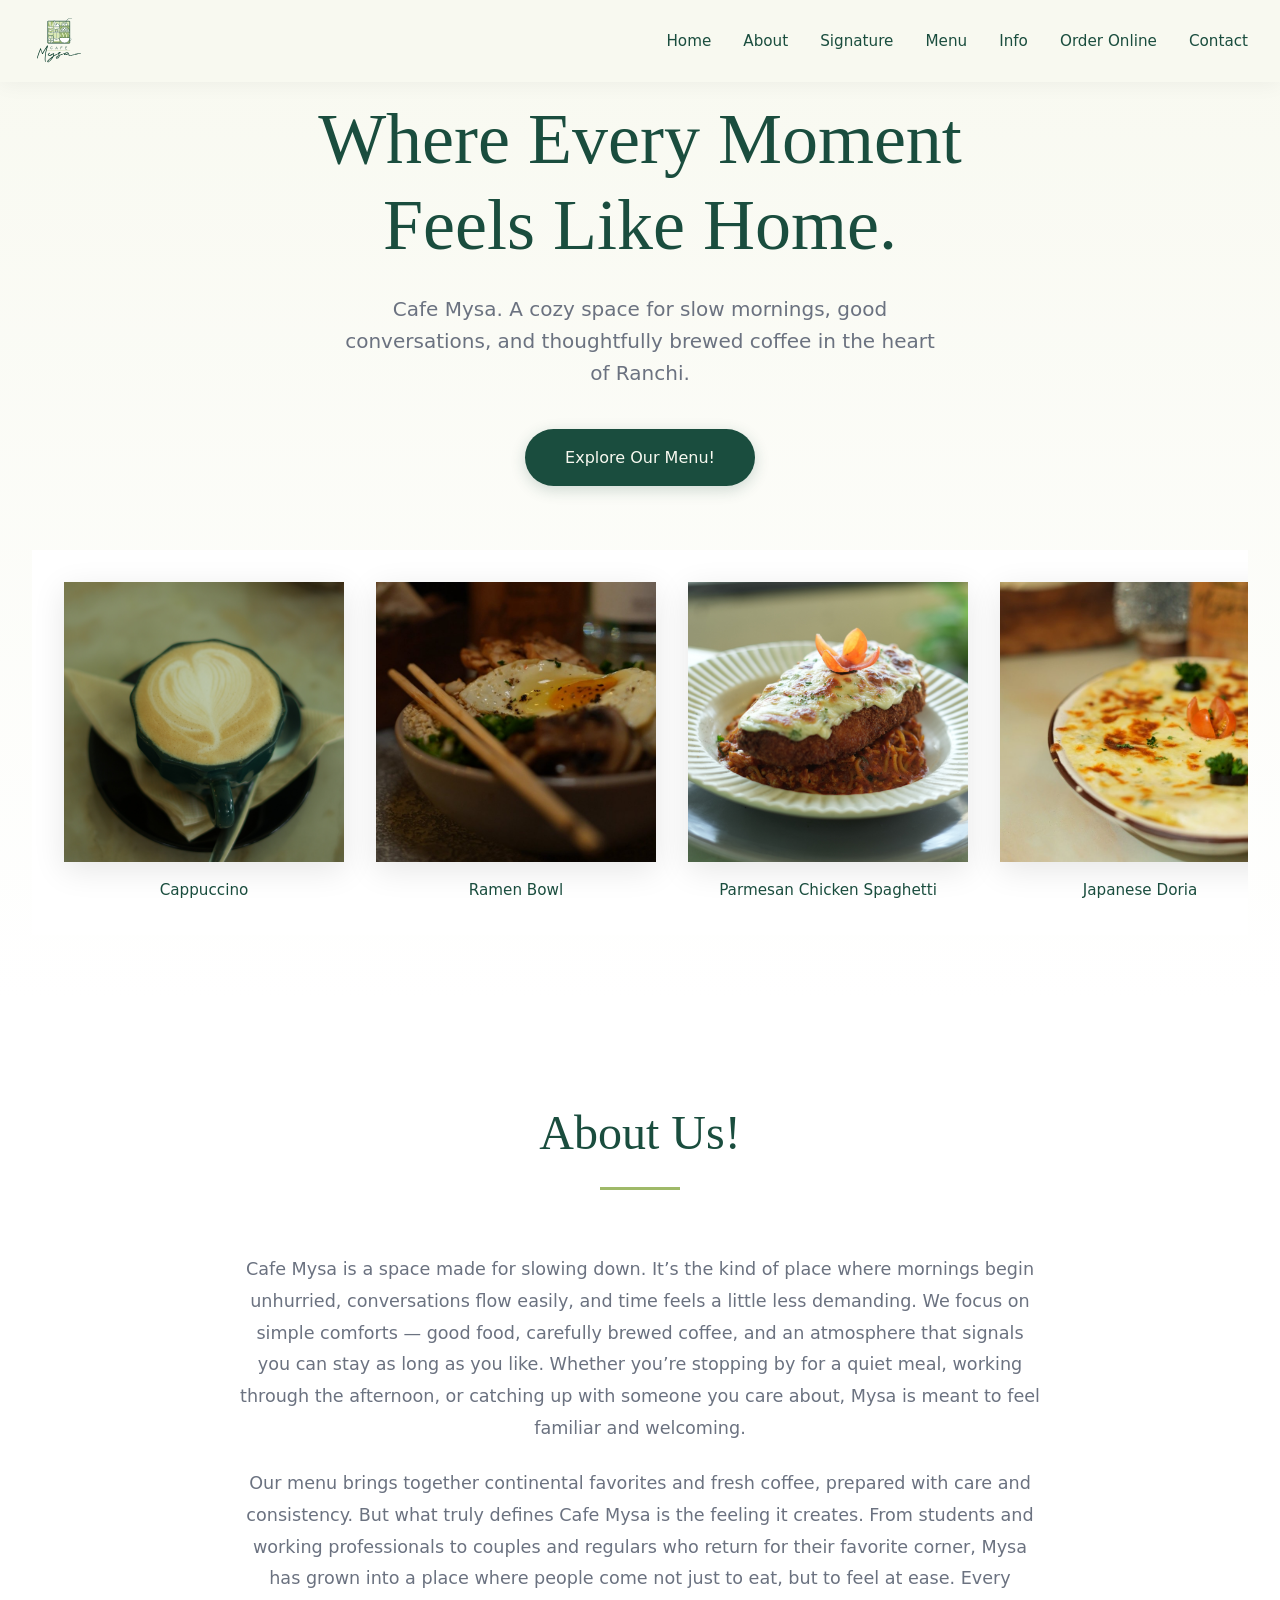
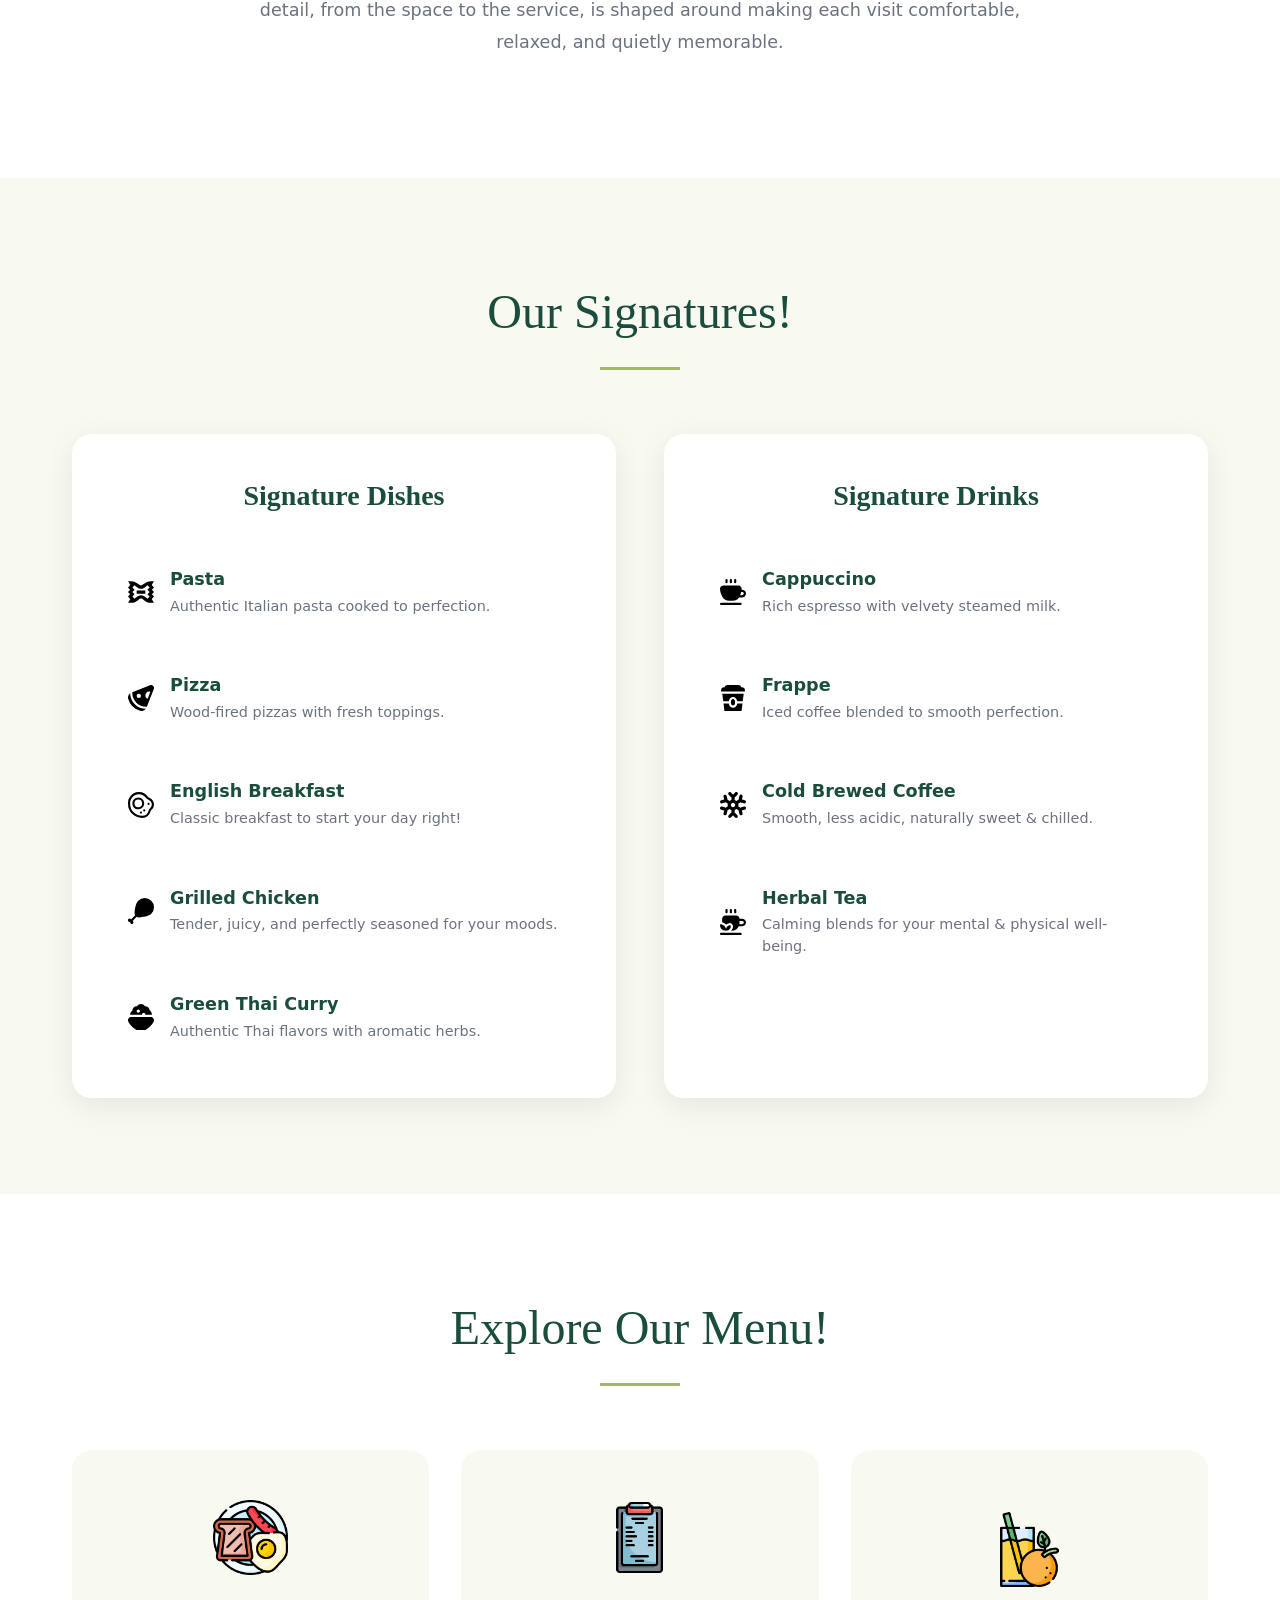
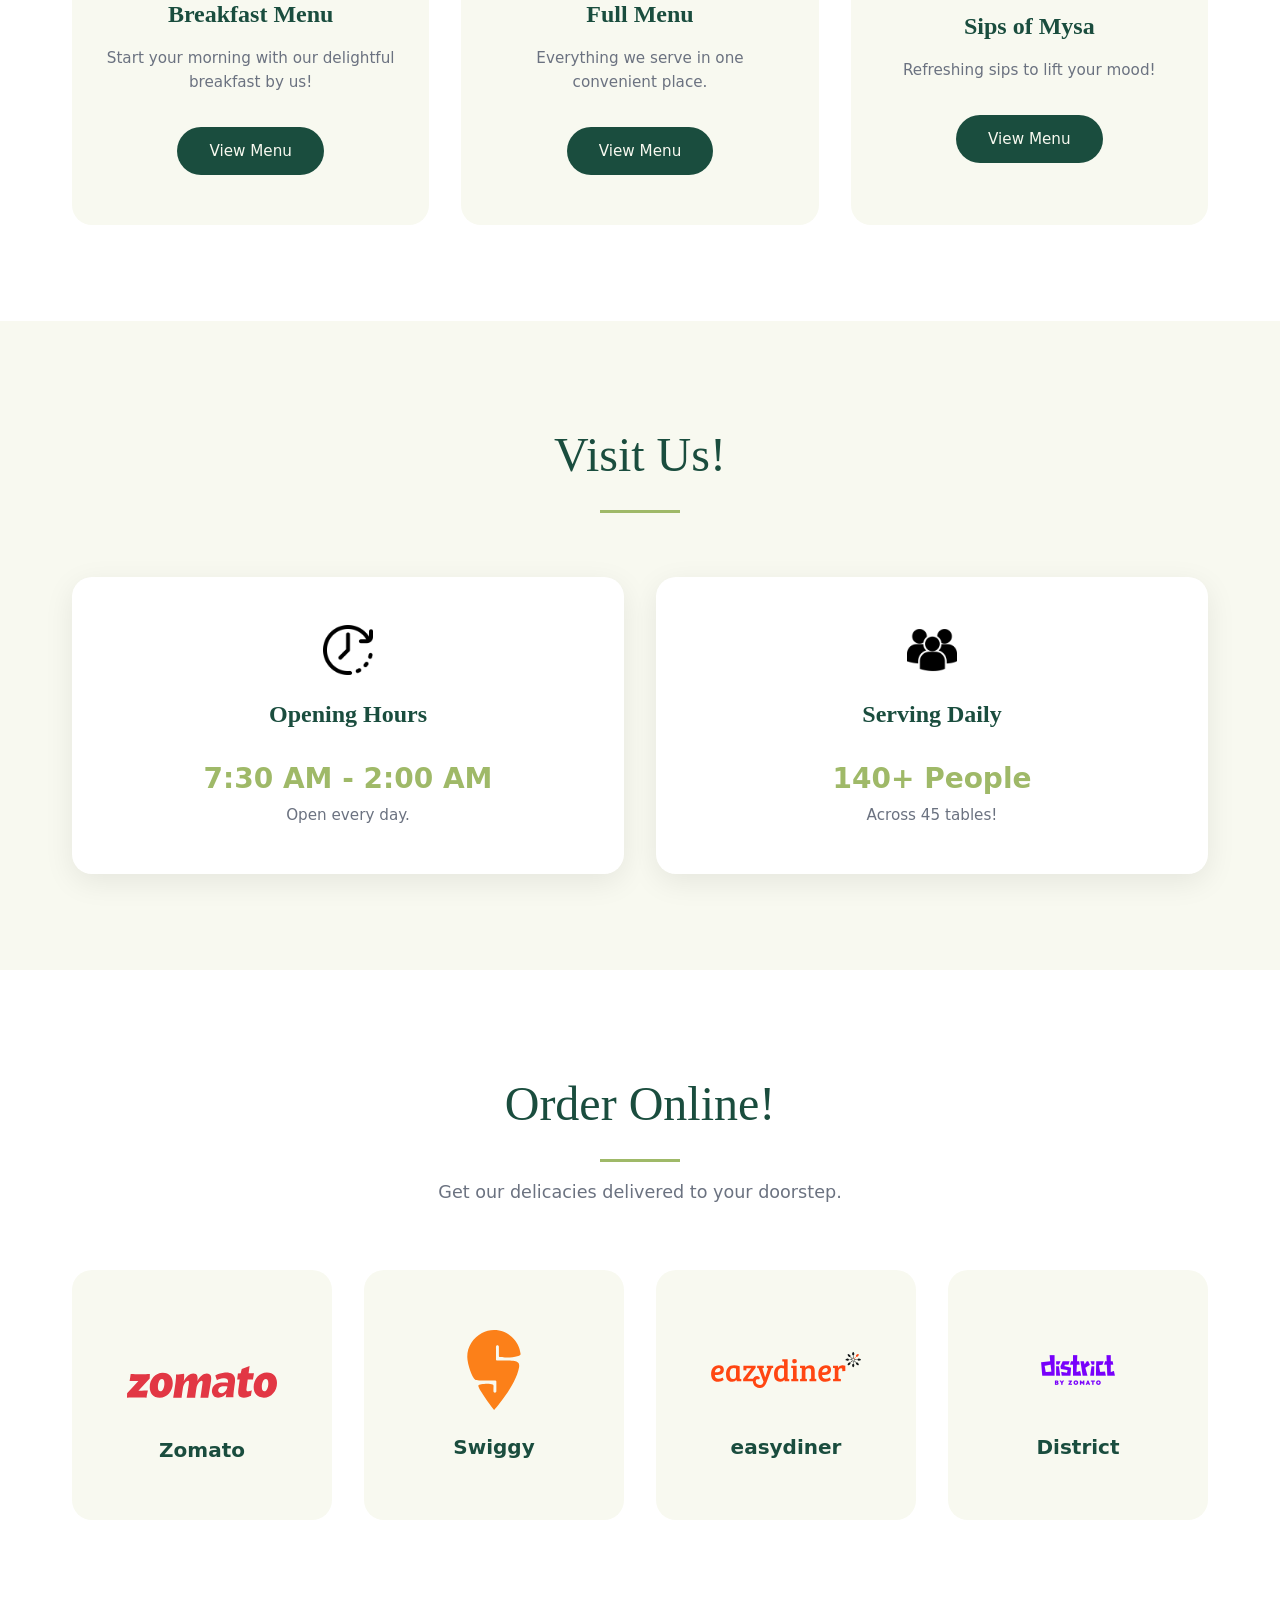
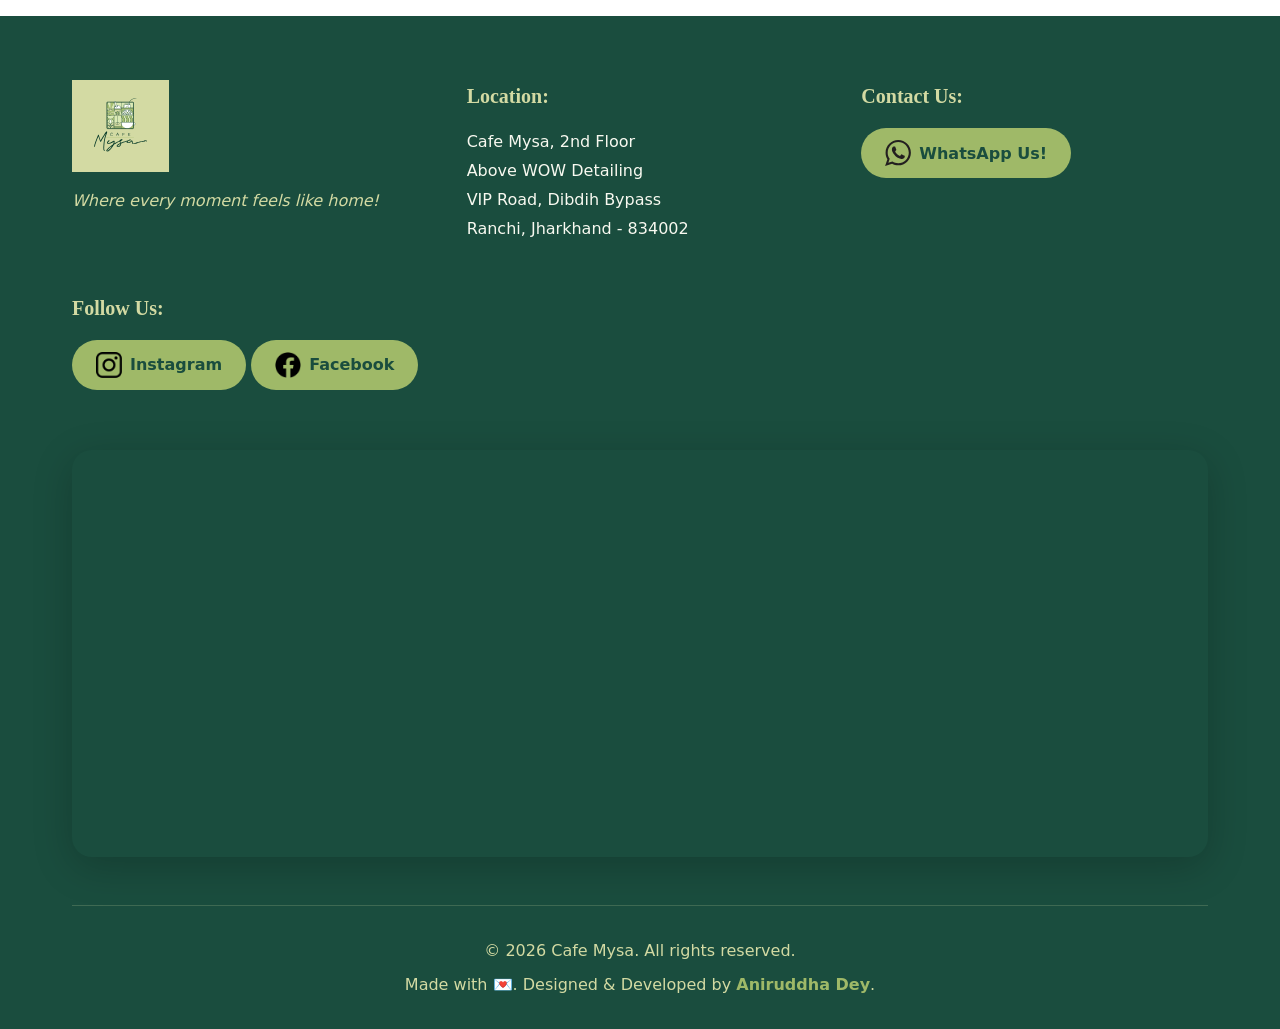
==== index.html @ 229fbe46 "Merge Request #4 from anirxddh/updates Update V1.4" ====
<!DOCTYPE html>
<html lang="en">
<head>
    <meta charset="UTF-8">
    <meta name="viewport" content="width=device-width, initial-scale=1.0">
    <title>Cafe Mysa - Where Every Moment Feels Like Home.</title>
    <meta name="description" content="Cafe Mysa serves the best continental food and freshly brewed coffee in Ranchi, Jharkhand. Experience comfort, taste, and warmth.">
    <link rel="stylesheet" href="./css/style.css">
</head>
<body>
    
    <!-- ===============================
         LOADING SCREEN
         =============================== -->
    <div class="loader" id="loader">
        <div class="loader-content">
            <h1 class="loader-text">Johar!</h1>
        </div>
    </div>

    <!-- ===============================
         NAVIGATION
         =============================== -->
    <nav class="navbar" id="navbar">
        <div class="nav-container">
            <div class="nav-logo">
                <img src="./assets/Cafe Mysa_Final-01.svg" alt="Cafe Mysa Logo">
            </div>
            <button class="nav-toggle" id="navToggle" aria-label="Toggle navigation">
                <span></span>
                <span></span>
                <span></span>
            </button>
            <ul class="nav-menu" id="navMenu">
                <li><a href="#home" class="nav-link">Home</a></li>
                <li><a href="#about" class="nav-link">About</a></li>
                <li><a href="#signature" class="nav-link">Signature</a></li>
                <li><a href="#menu" class="nav-link">Menu</a></li>
                <li><a href="#info" class="nav-link">Info</a></li>
                <li><a href="#order" class="nav-link">Order Online</a></li>
                <li><a href="#contact" class="nav-link">Contact</a></li>
            </ul>
        </div>
    </nav>

    <!-- ===============================
         HERO SECTION
         =============================== -->
    <section class="hero" id="home">
        <div class="hero-content">
            <h1 class="hero-title fade-in">Where Every Moment<br>Feels Like Home.</h1>
            <p class="hero-subtitle fade-in-delay">Cafe Mysa. A cozy space for slow mornings, good conversations, and thoughtfully brewed coffee in the heart of Ranchi.</p>
            <a href="#menu" class="cta-button fade-in-delay-2">Explore Our Menu!</a>
        </div>
        
        <!-- Horizontal Scrolling Image Strip -->
        <div class="image-strip-container">
            <div class="image-strip" id="imageStrip">
                <!-- Signature Dishes -->
                <div class="strip-item">
                    <div class="strip-image">
                        <img src="./images/Cappuccino.JPG" alt="Cappuccino">
                    </div>
                    <p class="strip-label">Cappuccino</p>
                </div>
                <div class="strip-item">
                    <div class="strip-image">
                        <img src="./images/Ramen_Bowl.JPG" alt="Ramen Bowl">
                    </div>
                    <p class="strip-label">Ramen Bowl</p>
                </div>
                <div class="strip-item">
                    <div class="strip-image">
                        <img src="./images/ChickenSpaghetti.JPG" alt="Chicken Spaghetti">
                    </div>
                    <p class="strip-label">Parmesan Chicken Spaghetti</p>
                </div>
                <div class="strip-item">
                    <div class="strip-image">
                        <img src="./images/Japanese_Doria.JPG" alt="Japanese Doria">
                    </div>
                    <p class="strip-label">Japanese Doria</p>
                </div>
                <div class="strip-item">
                    <div class="strip-image">
                        <img src="./images/LotusBiscoffCheescake.JPG" alt="Lotus Biscoff Cheescake">
                    </div>
                    <p class="strip-label">Lotus Biscoff Cheescake</p>
                </div>
                <!-- Signature Drinks -->
                <div class="strip-item">
                    <div class="strip-image">
                         <img src="./images/Veg Jhol Momo.JPG" alt="Veg Jhol Momo">
                    </div>
                    <p class="strip-label">Veg Jhol Momo</p>
                </div>
                <div class="strip-item">
                    <div class="strip-image">
                         <img src="./images/StrawberryMatcha.jpg" alt="Strawberry Matcha Frappe">
                    </div>
                    <p class="strip-label">Strawberry Matcha Frappe</p>
                </div>
                <div class="strip-item">
                    <div class="strip-image">
                        <img src="./images/Omurice.JPG" alt="Omurice">
                    </div>
                    <p class="strip-label">Omurice</p>
                </div>
                <div class="strip-item">
                    <div class="strip-image">
                        <img src="./images/MatchaLatte.jpg" alt="Matcha Latte">
                    </div>
                    <p class="strip-label">Matcha Latte</p>
                </div>
            </div>
        </div>
    </section>

    <!-- ===============================
         ABOUT US SECTION
         =============================== -->
    <section class="about" id="about">
        <div class="container">
            <div class="section-header">
                <h2 class="section-title reveal">About Us!</h2>
                <div class="title-underline"></div>
            </div>
            <div class="about-content reveal">
                <p class="about-text">
                    Cafe Mysa is a space made for slowing down. It’s the kind of place where mornings begin unhurried, conversations flow easily, and time feels a little less demanding. We focus on simple comforts — good food, carefully brewed coffee, and an atmosphere that signals you can stay as long as you like. Whether you’re stopping by for a quiet meal, working through the afternoon, or catching up with someone you care about, Mysa is meant to feel familiar and welcoming.
                </p>
                <p class="about-text">
                    Our menu brings together continental favorites and fresh coffee, prepared with care and consistency. But what truly defines Cafe Mysa is the feeling it creates. From students and working professionals to couples and regulars who return for their favorite corner, Mysa has grown into a place where people come not just to eat, but to feel at ease. Every detail, from the space to the service, is shaped around making each visit comfortable, relaxed, and quietly memorable.
                </p>
            </div>
        </div>
    </section>

    <!-- ===============================
         SIGNATURE SECTION
         =============================== -->
    <section class="signature" id="signature">
        <div class="container">
            <div class="section-header">
                <h2 class="section-title reveal">Our Signatures!</h2>
                <div class="title-underline"></div>
            </div>
            
            <div class="signature-grid">
                <!-- Signature Dishes -->
                <div class="signature-column reveal">
                    <h3 class="signature-subtitle">Signature Dishes</h3>
                    <div class="signature-list">
                        <div class="signature-item">
                            <div class="signature-icon">
                                <div class="pasta-icon">
                            <img src="./icons/pasta.svg" alt="Pasta Icon">
                        </div>
                            </div>
                            <div class="signature-details">
                                <h4>Pasta</h4>
                                <p>Authentic Italian pasta cooked to perfection.</p>
                            </div>
                        </div>
                        <div class="signature-item">
                            <div class="signature-icon">
                                <div class="pizza-icon">
                            <img src="./icons/pizza-slice.svg" alt="Pizza Icon">
                        </div>
                            </div>
                            <div class="signature-details">
                                <h4>Pizza</h4>
                                <p>Wood-fired pizzas with fresh toppings.</p>
                            </div>
                        </div>
                        <div class="signature-item">
                            <div class="signature-icon">
                                <div class="breakfast-icon">
                            <img src="./icons/english breakfast.svg" alt="English Breakfast Icon">
                        </div>
                            </div>
                            <div class="signature-details">
                                <h4>English Breakfast</h4>
                                <p>Classic breakfast to start your day right!</p>
                            </div>
                        </div>
                        <div class="signature-item">
                            <div class="signature-icon">
                                <div class="chicken-icon">
                            <img src="./icons/chicken.svg" alt="Chicken Icon">
                        </div>
                            </div>
                            <div class="signature-details">
                                <h4>Grilled Chicken</h4>
                                <p>Tender, juicy, and perfectly seasoned for your moods.</p>
                            </div>
                        </div>
                        <div class="signature-item">
                            <div class="signature-icon">
                                <div class="curry-icon">
                            <img src="./icons/green thai curry.svg" alt="Green Thai Curry Icon">
                        </div>
                            </div>
                            <div class="signature-details">
                                <h4>Green Thai Curry</h4>
                                <p>Authentic Thai flavors with aromatic herbs.</p>
                            </div>
                        </div>
                    </div>
                </div>

                <!-- Signature Drinks -->
                <div class="signature-column reveal">
                    <h3 class="signature-subtitle">Signature Drinks</h3>
                    <div class="signature-list">
                        <div class="signature-item">
                            <div class="signature-icon">
                                <div class="cappuccino-icon">
                            <img src="./icons/cappucino.svg" alt="Cappuccino Icon">
                        </div>
                            </div>
                            <div class="signature-details">
                                <h4>Cappuccino</h4>
                                <p>Rich espresso with velvety steamed milk.</p>
                            </div>
                        </div>
                        <div class="signature-item">
                            <div class="signature-icon">
                                <div class="frappe-icon">
                            <img src="./icons/frappe.svg" alt="Frappe Icon">
                        </div>
                            </div>
                            <div class="signature-details">
                                <h4>Frappe</h4>
                                <p>Iced coffee blended to smooth perfection.</p>
                            </div>
                        </div>
                        <div class="signature-item">
                            <div class="signature-icon">
                                <div class="cold-brew-icon">
                            <img src="./icons/cold coffee.svg" alt="Cold Brewed Coffee Icon">
                        </div>
                            </div>
                            <div class="signature-details">
                                <h4>Cold Brewed Coffee</h4>
                                <p>Smooth, less acidic, naturally sweet & chilled.</p>
                            </div>
                        </div>
                        <div class="signature-item">
                            <div class="signature-icon">
                                <div class="herbaltea-icon">
                            <img src="./icons/tea.svg" alt="Herbal Tea Icon">
                        </div>
                            </div>
                            <div class="signature-details">
                                <h4>Herbal Tea</h4>
                                <p>Calming blends for your mental & physical well-being.</p>
                            </div>
                        </div>
                    </div>
                </div>
            </div>
        </div>
    </section>

    <!-- ===============================
         MENU SECTION
         =============================== -->
    <section class="menu-section" id="menu">
        <div class="container">
            <div class="section-header">
                <h2 class="section-title reveal">Explore Our Menu!</h2>
                <div class="title-underline"></div>
            </div>
            
            <div class="menu-grid">
                <div class="menu-card reveal">
                    <div class="menu-card-icon">
                        <div class="breakfastmenu-icon">
                            <img src="./icons/breakfast-menu.svg" alt="Breakfast Menu Icon">
                        </div>
                    </div>
                    <h3>Breakfast Menu</h3>
                    <p>Start your morning with our delightful breakfast by us!</p>
                    <a href="#" class="menu-button" data-menu="breakfast">View Menu</a>
                </div>
                
                <div class="menu-card reveal">
                    <div class="fullmenu-icon">
                        <div class="fullmenu-icon">
                            <img src="./icons/mainmenu.svg" alt="Main Menu Icon">
                        </div>
                    </div>
                    <h3>Full Menu</h3>
                    <p>Everything we serve in one convenient place.</p>
                    <a href="#" class="menu-button" data-menu="FullMenu">View Menu</a>
                </div>
                
                <div class="menu-card reveal">
                    <div class="sips-icon">
                        <div class="sips-icon">
                            <img src="./icons/sips-logo.svg" alt="Sips of Mysa Icon">
                        </div>
                    </div>
                    <h3>Sips of Mysa</h3>
                    <p>Refreshing sips to lift your mood!</p>
                    <a href="#" class="menu-button" data-menu="Sips">View Menu</a>
                </div>
            </div>
        </div>
    </section>

    <!-- ===============================
         CAFE INFO SECTION
         =============================== -->
    <section class="info-section" id="info">
        <div class="container">
            <div class="section-header">
                <h2 class="section-title reveal">Visit Us!</h2>
                <div class="title-underline"></div>
            </div>
            
            <div class="info-grid">
                <div class="info-card reveal">
                    <div class="info-icon">
                        <div class="clock-icon">
                            <img src="./icons/clock.svg" alt="Clock Icon">
                        </div>
                    </div>
                    <h3>Opening Hours</h3>
                    <div class="info-details">
                        <p class="info-highlight">7:30 AM - 2:00 AM</p>
                        <p class="info-subtext">Open every day.</p>
                    </div>
                </div>
                
                <div class="info-card reveal">
                    <div class="info-icon">
                        <div class="people-icon">
                            <img src="./icons/servingpeople.svg" alt="Serving People Icon">
                        </div>
                    </div>
                    <h3>Serving Daily</h3>
                    <div class="info-details">
                        <p class="info-highlight">140+ People</p>
                        <p class="info-subtext">Across 45 tables!</p>
                    </div>
                </div>
            </div>
        </div>
    </section>

    <!-- ===============================
         DELIVERY PLATFORMS SECTION
         =============================== -->
    <section class="delivery-section" id="order">
        <div class="container">
            <div class="section-header">
                <h2 class="section-title reveal">Order Online!</h2>
                <div class="title-underline"></div>
                <p class="section-subtitle reveal">Get our delicacies delivered to your doorstep.</p>
            </div>
            
            <div class="delivery-grid">
                <a href="#" class="delivery-card reveal" data-platform="zomato">
                    <div class="zomato-icon">
                        <img src="./icons/Zomato_Logo.svg" alt="Zomato Icon">
                    </div>
                    <h3>Zomato</h3>
                </a>
                
                <a href="#" class="delivery-card reveal" data-platform="swiggy">
                    <div class="delivery-icon">
                        <div class="swiggy-icon">
                            <img src="./icons/swiggy logo.svg" alt="Swiggy Icon">
                        </div>
                    </div>
                    <h3>Swiggy</h3>
                </a>
                
                <a href="#" class="delivery-card reveal" data-platform="easydiner">
                    <div class="delivery-icon">
                        <div class="easydiner-icon">
                            <img src="./icons/easy diner logo.svg" alt="Easydiner Icon">
                        </div>
                    </div>
                    <h3>easydiner</h3>
                </a>
                
                <a href="#" class="delivery-card reveal" data-platform="district">
                    <div class="delivery-icon">
                        <div class="district-icon">
                            <img src="./icons/district logo.svg" alt="District Icon">
                        </div>
                    </div>
                    <h3>District</h3>
                </a>
            </div>
        </div>
    </section>

    <!-- ===============================
         FOOTER / CONTACT SECTION
         =============================== -->
    <footer class="footer" id="contact">
        <div class="container">
            <div class="footer-content">
    <div class="footer-section">
        <img src="./assets/Cafe Mysa_Final-01.svg" alt="Cafe Mysa Logo" class="footer-logo">
        <p class="footer-tagline">Where every moment feels like home!</p>
    </div>
    
    <div class="footer-section">
        <h4>Location:</h4>
        <p class="footer-address">
            Cafe Mysa, 2nd Floor<br>
            Above WOW Detailing<br>
            VIP Road, Dibdih Bypass<br>
            Ranchi, Jharkhand - 834002
        </p>
    </div>
    
    <div class="footer-section">
        <h4>Contact Us:</h4>
        <a href="https://wa.me/9263854720" class="whatsapp-button" target="_blank" rel="noopener">
            <div class="whatsapp-icon">
                <img src="./icons/whatsapplogo.svg" alt="WhatsApp Icon">
            </div>
            WhatsApp Us!
        </a>
    </div>
    
    <div class="footer-section">
        <h4>Follow Us:</h4>
        <a href="https://instagram.com/cafemysa" target="_blank" rel="noopener" class="instagram-button">
            <div class="instagram-icon">
                <img src="./assets/instagram-logo.svg" alt="Instagram Icon">
            </div>
            Instagram
        </a>
        <a href="https://facebook.com/cafemysa" target="_blank" rel="noopener" class="facebook-button">
            <div class="facebook-icon">
                <img src="./assets/facebook-logo.svg" alt="Facebook Icon">
            </div>
            Facebook
        </a>
    </div>
</div>

            <!-- Google Maps Embed -->
            <div class="map-container reveal">
                <iframe 
                    src="https://www.google.com/maps/embed?pb=!1m18!1m12!1m3!1d3662.8753!2d85.3089!3d23.3441!2m3!1f0!2f0!3f0!3m2!1i1024!2i768!4f13.1!3m3!1m2!1s0x0%3A0x0!2zMjPCsDIwJzM4LjgiTiA4NcKwMTgnMzIuMCJF!5e0!3m2!1sen!2sin!4v1234567890"
                    width="100%" 
                    height="400" 
                    style="border:0;" 
                    allowfullscreen="" 
                    loading="lazy" 
                    referrerpolicy="no-referrer-when-downgrade">
                </iframe>
            </div>
            
            <div class="footer-bottom">
    <p>&copy; 2026 Cafe Mysa. All rights reserved.</p>
   <p class="footer-credits">Made with 💌. Designed & Developed by <a href="https://www.linkedin.com/in/anirxddh/" target="_blank" rel="noopener" class="credit-link">Aniruddha Dey</a>.</p>
</div>
        </div>

    <script src="./js/script.js"></script>
</body>
</html>
---- css/style.css ----
/* ===============================
   CSS CUSTOM PROPERTIES (Variables)
   =============================== */
:root {
    /* Color Palette - Based on Cafe Mysa Brand */
    --color-dark-green: #1a4d3e;
    --color-medium-green: #9fb968;
    --color-light-green: #d3daa3;
    --color-cream: #f8f9f0;
    --color-black: #0a0a0a;
    --color-white: #ffffff;
    --color-gray: #6b7280;
    
    /* Typography */
    --font-primary: 'Georgia', 'Times New Roman', serif;
    --font-secondary: -apple-system, BlinkMacSystemFont, 'Segoe UI', system-ui, sans-serif;
    
    /* Spacing */
    --spacing-xs: 0.5rem;
    --spacing-sm: 1rem;
    --spacing-md: 2rem;
    --spacing-lg: 4rem;
    --spacing-xl: 6rem;
    
    /* Transitions */
    --transition-smooth: all 0.4s cubic-bezier(0.4, 0, 0.2, 1);
    --transition-fast: all 0.2s ease;
}

/* ===============================
   RESET & BASE STYLES
   =============================== */
* {
    margin: 0;
    padding: 0;
    box-sizing: border-box;
}

html {
    scroll-behavior: smooth;
    overflow-x: hidden;
}

body {
    font-family: var(--font-secondary);
    background-color: var(--color-cream);
    color: var(--color-black);
    line-height: 1.6;
    overflow-x: hidden;
}

img {
    max-width: 100%;
    height: auto;
    display: block;
}

a {
    text-decoration: none;
    color: inherit;
}

/* ===============================
   LOADING SCREEN
   =============================== */
.loader {
    position: fixed;
    top: 0;
    left: 0;
    width: 100%;
    height: 100vh;
    background: var(--color-light-green);
    display: flex;
    justify-content: center;
    align-items: center;
    z-index: 10000;
    opacity: 1;
    transition: opacity 0.8s ease, visibility 0.8s ease;
}

.loader.fade-out {
    opacity: 0;
    visibility: hidden;
}

.loader-content {
    text-align: center;
}

.loader-text {
    font-family: var(--font-primary);
    font-size: clamp(3rem, 8vw, 6rem);
    color: var(--color-dark-green);
    font-weight: 300;
    letter-spacing: 0.1em;
    animation: fadeInOut 1.5s ease-in-out;
}

@keyframes fadeInOut {
    0%, 100% { opacity: 0; transform: translateY(20px); }
    50% { opacity: 1; transform: translateY(0); }
}

/* ===============================
   NAVIGATION
   =============================== */
.navbar {
    position: fixed;
    top: 0;
    left: 0;
    width: 100%;
    background: rgba(248, 249, 240, 0.95);
    backdrop-filter: blur(10px);
    z-index: 1000;
    box-shadow: 0 2px 20px rgba(0, 0, 0, 0.05);
    transition: var(--transition-smooth);
}

.nav-container {
    max-width: 1400px;
    margin: 0 auto;
    padding: 1rem 2rem;
    display: flex;
    justify-content: space-between;
    align-items: center;
}

.nav-logo img {
    height: 50px;
    width: auto;
}

.nav-menu {
    display: flex;
    list-style: none;
    gap: 2rem;
}

.nav-link {
    font-size: 0.95rem;
    font-weight: 500;
    color: var(--color-dark-green);
    transition: var(--transition-fast);
    position: relative;
}

.nav-link::after {
    content: '';
    position: absolute;
    bottom: -5px;
    left: 0;
    width: 0;
    height: 2px;
    background: var(--color-medium-green);
    transition: width 0.3s ease;
}

.nav-link:hover::after {
    width: 100%;
}

.nav-toggle {
    display: none;
    flex-direction: column;
    gap: 5px;
    background: none;
    border: none;
    cursor: pointer;
    padding: 5px;
}

.nav-toggle span {
    width: 25px;
    height: 2px;
    background: var(--color-dark-green);
    transition: var(--transition-fast);
}

/* ===============================
   HERO SECTION
   =============================== */
.hero {
    min-height: 100vh;
    display: flex;
    flex-direction: column;
    justify-content: center;
    align-items: center;
    padding: 6rem 2rem 4rem;
    background: linear-gradient(to bottom, var(--color-cream), var(--color-white));
}

.hero-content {
    text-align: center;
    max-width: 900px;
    margin-bottom: 4rem;
}

.hero-title {
    font-family: var(--font-primary);
    font-size: clamp(2.5rem, 6vw, 4.5rem);
    font-weight: 400;
    color: var(--color-dark-green);
    line-height: 1.2;
    margin-bottom: 1.5rem;
}

.hero-subtitle {
    font-size: clamp(1rem, 2vw, 1.25rem);
    color: var(--color-gray);
    margin-bottom: 2.5rem;
    max-width: 600px;
    margin-left: auto;
    margin-right: auto;
}

.cta-button {
    display: inline-block;
    padding: 1rem 2.5rem;
    background: var(--color-dark-green);
    color: var(--color-cream);
    border-radius: 50px;
    font-size: 1rem;
    font-weight: 500;
    transition: var(--transition-smooth);
    box-shadow: 0 4px 15px rgba(26, 77, 62, 0.2);
}

.cta-button:hover {
    background: var(--color-medium-green);
    transform: translateY(-2px);
    box-shadow: 0 6px 20px rgba(26, 77, 62, 0.3);
}

/* Fade-in animations */
.fade-in {
    animation: fadeInUp 0.8s ease forwards;
    opacity: 0;
}

.fade-in-delay {
    animation: fadeInUp 0.8s ease 0.2s forwards;
    opacity: 0;
}

.fade-in-delay-2 {
    animation: fadeInUp 0.8s ease 0.4s forwards;
    opacity: 0;
}

@keyframes fadeInUp {
    to {
        opacity: 1;
        transform: translateY(0);
    }
    from {
        opacity: 0;
        transform: translateY(30px);
    }
}

/* ===============================
   HORIZONTAL IMAGE STRIP
   =============================== */
.image-strip-container {
    width: 100%;
    overflow: hidden;
    padding: 2rem 0;
    background: var(--color-white);
}

.image-strip:hover {
    animation-play-state: paused;
}

@keyframes scrollStrip {
    0% { transform: translateX(0); }
    100% { transform: translateX(-50%); }
}

.image-strip {
    display: flex;
    gap: 2rem;
    padding: 0 2rem;
    width: max-content;
    animation: seamless-scroll 60s linear infinite;
}

@keyframes seamless-scroll {
    0% {
        transform: translateX(0);
    }
    100% {
        transform: translateX(calc(var(--strip-width, -100%) * -1));
    }
}

.strip-item {
    flex: 0 0 auto;
    text-align: center;
}

.strip-image {
    width: 280px;
    height: 280px;
    border-radius: 0;
    overflow: hidden;
    box-shadow: 0 8px 30px rgba(0, 0, 0, 0.1);
    transition: var(--transition-smooth);
}

/* Base image styling for all strip images */
.strip-image img {
    width: 100%;
    height: 100%;
    object-fit: cover;
    object-position: center;
    display: block;
    transition: var(--transition-smooth);
}

/* Container styling for specific images */
.spaghetti-image,
.doria-image,
.biscoff-image,
.strawberryfrappe-image,
.matchlatte-image,
.omurice-image {
    width: 280px;
    height: 280px;
    border-radius: 0;
    overflow: hidden;
    box-shadow: 0 8px 30px rgba(0, 0, 0, 0.1);
    transition: var(--transition-smooth);
}

/* Specific object-fit overrides for landscape/portrait images */
.spaghetti-image img {
    object-fit: contain;
    background-color: var(--color-cream);
}

.doria-image img {
    object-fit: contain;
    background-color: var(--color-cream);
}

.biscoff-image img {
    object-fit: contain;
    background-color: var(--color-cream);
}

.strawberryfrappe-image img {
    object-fit: contain;
    background-color: var(--color-cream);
}

.matchlatte-image img {
    object-fit: contain;
    background-color: var(--color-cream);
}

.omurice-image img {
    object-fit: contain;
    background-color: var(--color-cream);
}

/* Hover effects for all strip images */
.strip-item:hover .strip-image,
.strip-item:hover .spaghetti-image,
.strip-item:hover .doria-image,
.strip-item:hover .biscoff-image,
.strip-item:hover .strawberryfrappe-image,
.strip-item:hover .matchlatte-image,
.strip-item:hover .omurice-image {
    transform: scale(1.05);
    box-shadow: 0 12px 40px rgba(0, 0, 0, 0.15);
}

.strip-item:hover .strip-image {
    transform: scale(1.05);
    box-shadow: 0 12px 40px rgba(0, 0, 0, 0.15);
}

.placeholder-image {
    width: 100%;
    height: 100%;
    background-size: cover;
    background-position: center;
}

/* Placeholder image backgrounds with gradient overlays */
.pasta { background: linear-gradient(135deg, #ff9a56, #ff6b6b); }
.pizza { background: linear-gradient(135deg, #f39c12, #e74c3c); }
.breakfast { background: linear-gradient(135deg, #fdcb6e, #fab1a0); }
.chicken { background: linear-gradient(135deg, #6c5ce7, #a29bfe); }
.curry { background: linear-gradient(135deg, #00b894, #55efc4); }
.cappuccino { background: linear-gradient(135deg, #795548, #8d6e63); }
.frappe { background: linear-gradient(135deg, #74b9ff, #a29bfe); }
.cold-brew { background: linear-gradient(135deg, #2d3436, #636e72); }
.tea { background: linear-gradient(135deg, #00b894, #81c784); }

.strip-label {
    margin-top: 1rem;
    font-size: 0.95rem;
    font-weight: 500;
    color: var(--color-dark-green);
}

/* ===============================
   CONTAINER & SECTIONS
   =============================== */
.container {
    max-width: 1200px;
    margin: 0 auto;
    padding: 0 2rem;
}

section {
    padding: var(--spacing-xl) 0;
}

.section-header {
    text-align: center;
    margin-bottom: var(--spacing-lg);
}

.section-title {
    font-family: var(--font-primary);
    font-size: clamp(2rem, 5vw, 3rem);
    font-weight: 400;
    color: var(--color-dark-green);
    margin-bottom: 1rem;
}

.title-underline {
    width: 80px;
    height: 3px;
    background: var(--color-medium-green);
    margin: 0 auto;
}

.section-subtitle {
    font-size: 1.1rem;
    color: var(--color-gray);
    margin-top: 1rem;
}

/* Reveal animation on scroll */
.reveal {
    opacity: 0;
    transform: translateY(50px);
    transition: opacity 0.6s ease, transform 0.6s ease;
}

.reveal.active {
    opacity: 1;
    transform: translateY(0);
}

/* ===============================
   ABOUT SECTION
   =============================== */
.about {
    background: var(--color-white);
}

.about-content {
    max-width: 800px;
    margin: 0 auto;
}

.about-text {
    font-size: 1.1rem;
    line-height: 1.8;
    color: var(--color-gray);
    margin-bottom: 1.5rem;
    text-align: center;
}

/* ===============================
   SIGNATURE SECTION
   =============================== */
.signature {
    background: var(--color-cream);
}

.signature-grid {
    display: grid;
    grid-template-columns: repeat(auto-fit, minmax(300px, 1fr));
    gap: 3rem;
    margin-top: 3rem;
}

.signature-column {
    background: var(--color-white);
    padding: 2.5rem;
    border-radius: 20px;
    box-shadow: 0 8px 30px rgba(0, 0, 0, 0.08);
}

.signature-subtitle {
    font-family: var(--font-primary);
    font-size: 1.75rem;
    color: var(--color-dark-green);
    margin-bottom: 2rem;
    text-align: center;
}

.signature-list {
    display: flex;
    flex-direction: column;
    gap: 1.5rem;
}

.signature-item {
    display: flex;
    align-items: center; 
    gap: 1rem;
    padding: 1rem;
    border-radius: 12px;
    transition: var(--transition-fast);
}

.signature-item:hover {
    background: var(--color-cream);
    transform: translateX(5px);
}

.signature-icon {
    font-size: 2rem;
    flex-shrink: 0;
    line-height: 1;  
    display: flex;    
    align-items: center;
    justify-content: center;
}

.signature-details h4 {
    font-size: 1.1rem;
    font-weight: 600;
    color: var(--color-dark-green);
    margin-bottom: 0.25rem;
    line-height: 1.4;  
}

.signature-details {
    flex: 1;  
}

.signature-details p {
    font-size: 0.9rem;
    color: var(--color-gray);
    line-height: 1.5;  /* NEW: Better readability */
}

.pasta-icon img {
  width: 26px;
  height: 26px;
}

.pizza-icon img {
  width: 26px;
  height: 26px;
}

.breakfast-icon img {
  width: 26px;
  height: 26px;
}

.chicken-icon img {
  width: 26px;
  height: 26px;
}

.curry-icon img {
  width: 26px;
  height: 26px;
}

.cappuccino-icon img {
  width: 26px;
  height: 26px;
}

.frappe-icon img {
  width: 26px;
  height: 26px;
}

.cold-brew-icon img {
  width: 26px;
  height: 26px;
}

.herbaltea-icon img {
  width: 26px;
  height: 26px;
}

/* ===============================
   MENU SECTION
   =============================== */
.menu-section {
    background: var(--color-white);
}

.menu-grid {
    display: grid;
    grid-template-columns: repeat(auto-fit, minmax(280px, 1fr));
    gap: 2rem;
    margin-top: 3rem;
}

.menu-card {
    background: var(--color-cream);
    padding: 3rem 2rem;
    border-radius: 20px;
    text-align: center;
    transition: var(--transition-smooth);
    border: 2px solid transparent;
    display: flex;              
    flex-direction: column;     
    align-items: center;        
    justify-content: center;    
}

.menu-card:hover {
    transform: translateY(-10px);
    box-shadow: 0 15px 40px rgba(0, 0, 0, 0.1);
    border-color: var(--color-medium-green);
}

.menu-card-icon {
    font-size: 3.5rem;
    margin-bottom: 1.5rem;
    line-height: 1;            
    display: flex;             
    align-items: center;       
    justify-content: center;   
}

.menu-card h3 {
    font-family: var(--font-primary);
    font-size: 1.5rem;
    color: var(--color-dark-green);
    margin-bottom: 1rem;
    line-height: 1.3;          
}

.menu-card p {
    color: var(--color-gray);
    margin-bottom: 2rem;
    font-size: 0.95rem;
    line-height: 1.6;         
}

.menu-button {
    display: inline-block;
    padding: 0.75rem 2rem;
    background: var(--color-dark-green);
    color: var(--color-cream);
    border-radius: 50px;
    font-size: 0.95rem;
    font-weight: 500;
    transition: var(--transition-smooth);
}

.menu-button:hover {
    background: var(--color-medium-green);
    transform: scale(1.05);
}

.breakfastmenu-icon img {
  width: 75px;
  height: 75px;
}

.sips-icon {
    width: 75px;
    height: 75px;
    line-height: 0;            
    display: block;           
    margin: 0 auto 1.5rem;     
}

.sips-icon img {
    width: 100%;
    height: 100%;
    object-fit: contain;
    display: block;
}

.fullmenu-icon {
    width: 75px;
    height: 75px;
    line-height: 0;            
    display: block;           
    margin: 0 auto 1.5rem;     
}

.fullmenu-icon img {
    width: 100%;
    height: 100%;
    object-fit: contain;
    display: block;
}

/* ===============================
   INFO SECTION
   =============================== */
.info-section {
    background: var(--color-cream);
}

.info-grid {
    display: grid;
    grid-template-columns: repeat(auto-fit, minmax(280px, 1fr));
    gap: 2rem;
    margin-top: 3rem;
}

.info-card {
    background: var(--color-white);
    padding: 3rem 2rem;
    border-radius: 20px;
    text-align: center;
    box-shadow: 0 8px 30px rgba(0, 0, 0, 0.08);
    transition: var(--transition-smooth);
}

.info-card:hover {
    transform: translateY(-5px);
    box-shadow: 0 12px 40px rgba(0, 0, 0, 0.12);
}

.info-card {
    background: var(--color-white);
    padding: 3rem 2rem;
    border-radius: 20px;
    text-align: center;
    box-shadow: 0 8px 30px rgba(0, 0, 0, 0.08);
    transition: var(--transition-smooth);
    display: flex;              
    flex-direction: column;     
    align-items: center;        
    justify-content: center;    
}

.info-icon {
    font-size: 3rem;
    margin-bottom: 1.5rem;
    line-height: 1;            
    display: flex;             
    align-items: center;       
    justify-content: center;   
}

.info-card h3 {
    font-family: var(--font-primary);
    font-size: 1.5rem;
    color: var(--color-dark-green);
    margin-bottom: 1rem;
    line-height: 1.3;         
}

.info-details {
    margin-top: 1rem;
}

.info-highlight {
    font-size: 1.75rem;
    font-weight: 600;
    color: var(--color-medium-green);
    margin-bottom: 0.5rem;
    line-height: 1.2;          
}

.info-subtext {
    color: var(--color-gray);
    font-size: 0.95rem;
    line-height: 1.5;          
}

.clock-icon img {
  width: 50px;
  height: 50px;
}

.people-icon img {
  width: 50px;
  height: 50px;
}

/* ===============================
   DELIVERY SECTION
   =============================== */
.delivery-section {
    background: var(--color-white);
}

.delivery-grid {
    display: grid;
    grid-template-columns: repeat(auto-fit, minmax(200px, 1fr));
    gap: 2rem;
    margin-top: 3rem;
}

.delivery-card {
    background: var(--color-cream);
    padding: 2.5rem 2rem;
    border-radius: 20px;
    text-align: center;
    transition: var(--transition-smooth);
    border: 2px solid transparent;
    cursor: pointer;
    display: flex;              
    flex-direction: column;     
    align-items: center;        
    justify-content: center;  
    min-height: 250px;  
}

.delivery-icon {
    margin-bottom: 1.5rem;      
    line-height: 0;             
    display: flex;
    align-items: center;
    justify-content: center;
    height: 80px;               
}

.delivery-icon img {
    max-width: 150px;           
    max-height: 80px;           
    width: auto;
    height: auto;
    object-fit: contain;        
    display: block;
}

.delivery-card h3 {
    font-size: 1.25rem;
    font-weight: 600;
    color: var(--color-dark-green);
    line-height: 1.3;
    margin-top: 0;              
}

.delivery-card:hover {
    transform: scale(1.05);
    border-color: var(--color-medium-green);
    box-shadow: 0 10px 30px rgba(0, 0, 0, 0.1);
}


.zomato-icon img {
  width: 150px;
  height: 110px;
}

.easydiner-icon img {
  width: 150px;
  height: 150px;
}

.district-icon img {
  width: 120px;
  height: 120px;
}


/* ===============================
   FOOTER
   =============================== */
.footer {
    background: var(--color-dark-green);
    color: var(--color-cream);
    padding: var(--spacing-lg) 0 var(--spacing-md);
}

.footer-content {
    display: grid;
    grid-template-columns: repeat(auto-fit, minmax(250px, 1fr));
    gap: 3rem;
    margin-bottom: 3rem;
}

.footer-section h4 {
    font-family: var(--font-primary);
    font-size: 1.25rem;
    margin-bottom: 1rem;
    color: var(--color-light-green);
}

.footer-logo {
    height: 60px;
    width: auto;
    margin-bottom: 1rem;
    filter: brightness(1) invert(0);
    background-color: #d3daa3;
    padding: 1rem;
    box-sizing: content-box;
}

.footer-tagline {
    color: var(--color-light-green);
    font-style: italic;
}

.footer-address {
    line-height: 1.8;
    color: var(--color-cream);
}

.whatsapp-button {
    display: inline-flex;
    align-items: center;
    gap: 0.5rem;
    padding: 0.75rem 1.5rem;
    background: var(--color-medium-green);
    color: var(--color-dark-green);
    border-radius: 50px;
    font-weight: 600;
    transition: var(--transition-smooth);
}

.whatsapp-button:hover {
    background: var(--color-light-green);
    transform: scale(1.05);
}

.whatsapp-icon img {
  width: 26px;
  height: 26px;
}

.instagram-button {
    display: inline-flex;
    align-items: center;
    gap: 0.5rem;
    padding: 0.75rem 1.5rem;
    background: var(--color-medium-green);
    color: var(--color-dark-green);
    border-radius: 50px;
    font-weight: 600;
    transition: var(--transition-smooth);
    margin-bottom: 0.75rem;
}

.instagram-button:hover {
    background: var(--color-light-green);
    transform: scale(1.05);
}

.instagram-icon img {
    width: 26px;
    height: 26px;
}


.facebook-button {
    display: inline-flex;
    align-items: center;
    gap: 0.5rem;
    padding: 0.75rem 1.5rem;
    background: var(--color-medium-green);
    color: var(--color-dark-green);
    border-radius: 50px;
    font-weight: 600;
    transition: var(--transition-smooth);
}

.facebook-button:hover {
    background: var(--color-light-green);
    transform: scale(1.05);
}

.facebook-icon img {
    width: 26px;
    height: 26px;
}

.map-container {
    margin-top: 3rem;
    border-radius: 20px;
    overflow: hidden;
    box-shadow: 0 10px 40px rgba(0, 0, 0, 0.2);
}

.footer-bottom {
    text-align: center;
    padding-top: 2rem;
    margin-top: 3rem;
    border-top: 1px solid rgba(211, 218, 163, 0.2);
    color: var(--color-light-green);
}

/* Footer Credits Link */
.footer-credits {
    margin-top: 0.5rem;
}

.credit-link {
    color: var(--color-medium-green);
    font-weight: 600;
    transition: var(--transition-smooth);
    text-decoration: none;
    position: relative;
}

.credit-link:hover {
    color: var(--color-light-green);
    text-decoration: none;
}

.credit-link::after {
    content: '';
    position: absolute;
    width: 0;
    height: 2px;
    bottom: -2px;
    left: 0;
    background-color: var(--color-light-green);
    transition: width 0.3s ease;
}

.credit-link:hover::after {
    width: 100%;
}

/* ===============================
   RESPONSIVE DESIGN
   =============================== */

/* Tablet */
@media (max-width: 768px) {
    .nav-menu {
        position: fixed;
        top: 80px;
        left: -100%;
        width: 100%;
        flex-direction: column;
        background: var(--color-cream);
        padding: 2rem;
        box-shadow: 0 8px 30px rgba(0, 0, 0, 0.1);
        transition: left 0.3s ease;
    }
    
    .nav-menu.active {
        left: 0;
    }
    
    .nav-toggle {
        display: flex;
    }
    
    .image-strip {
        gap: 1.5rem;
    }
    
    .strip-image {
        width: 220px;
        height: 220px;
    }
    
    .signature-grid {
        gap: 2rem;
    }
    
    .menu-grid,
    .info-grid,
    .delivery-grid {
        grid-template-columns: 1fr;
    }
    
    .footer-content {
        grid-template-columns: 1fr;
        gap: 2rem;
        text-align: center;
    }

    .footer-logo {
        margin: 0 auto 1rem;
    }
}

@media (max-width: 768px) {
    .nav-menu {
        position: fixed;
        top: 80px;
        left: -100%;
        width: 100%;
        flex-direction: column;
        background: var(--color-cream);
        padding: 2rem;
        box-shadow: 0 8px 30px rgba(0, 0, 0, 0.1);
        transition: left 0.3s ease;
    }
    
    .nav-menu.active {
        left: 0;
    }
    
    .nav-toggle {
        display: flex;
    }
    
    .image-strip {
        gap: 1.5rem;
    }
    
    .strip-image {
        width: 220px;
        height: 220px;
    }
    
    .signature-grid {
        gap: 2rem;
    }
    
    .menu-grid,
    .info-grid,
    .delivery-grid {
        grid-template-columns: 1fr;
    }
    
    .footer-content {
        grid-template-columns: 1fr;
        gap: 2rem;
        text-align: center;
    }
    
    
    .footer-section {
        display: flex;
        flex-direction: column;
        align-items: center;
    }
    
    /* Center logo */
    .footer-logo {
        margin: 0 auto 1rem;
    }
    
    /* Center all buttons */
    .whatsapp-button,
    .instagram-button,
    .facebook-button {
        margin-left: auto;
        margin-right: auto;
    }
}

/* Mobile */
@media (max-width: 480px) {
    :root {
        --spacing-lg: 3rem;
        --spacing-xl: 4rem;
    }
    
    .nav-container {
        padding: 1rem;
    }
    
    .nav-logo img {
        height: 40px;
    }
    
    .hero {
        padding: 5rem 1rem 3rem;
    }
    
    section {
        padding: var(--spacing-lg) 0;
    }
    
    .container {
        padding: 0 1rem;
    }
    
    .image-strip {
        gap: 1rem;
        padding: 0 1rem;
    }
    
    .strip-image {
        width: 180px;
        height: 180px;
    }
    
    .signature-column {
        padding: 1.5rem;
    }
    
    .menu-card,
    .info-card,
    .delivery-card {
        padding: 2rem 1.5rem;
    }
    
    
    .footer-section {
        display: flex;
        flex-direction: column;
        align-items: center;
    }
    
    .footer-logo {
        margin: 0 auto 1rem;
    }
    
    .whatsapp-button,
    .instagram-button,
    .facebook-button {
        margin-left: auto;
        margin-right: auto;
    }

    .footer-content {
    grid-template-columns: 1fr;
    gap: 2rem;
    text-align: center;
}

/* Center all footer sections on mobile */
.footer-section {
    display: flex;
    flex-direction: column;
    align-items: center;
}

/* Center logo on mobile */
.footer-logo {
    margin: 0 auto 1rem;
}

/* Center buttons on mobile */
.whatsapp-button,
.instagram-button,
.facebook-button {
    margin-left: auto;
    margin-right: auto;
}
}


body, html {
    overflow-x: hidden;
}
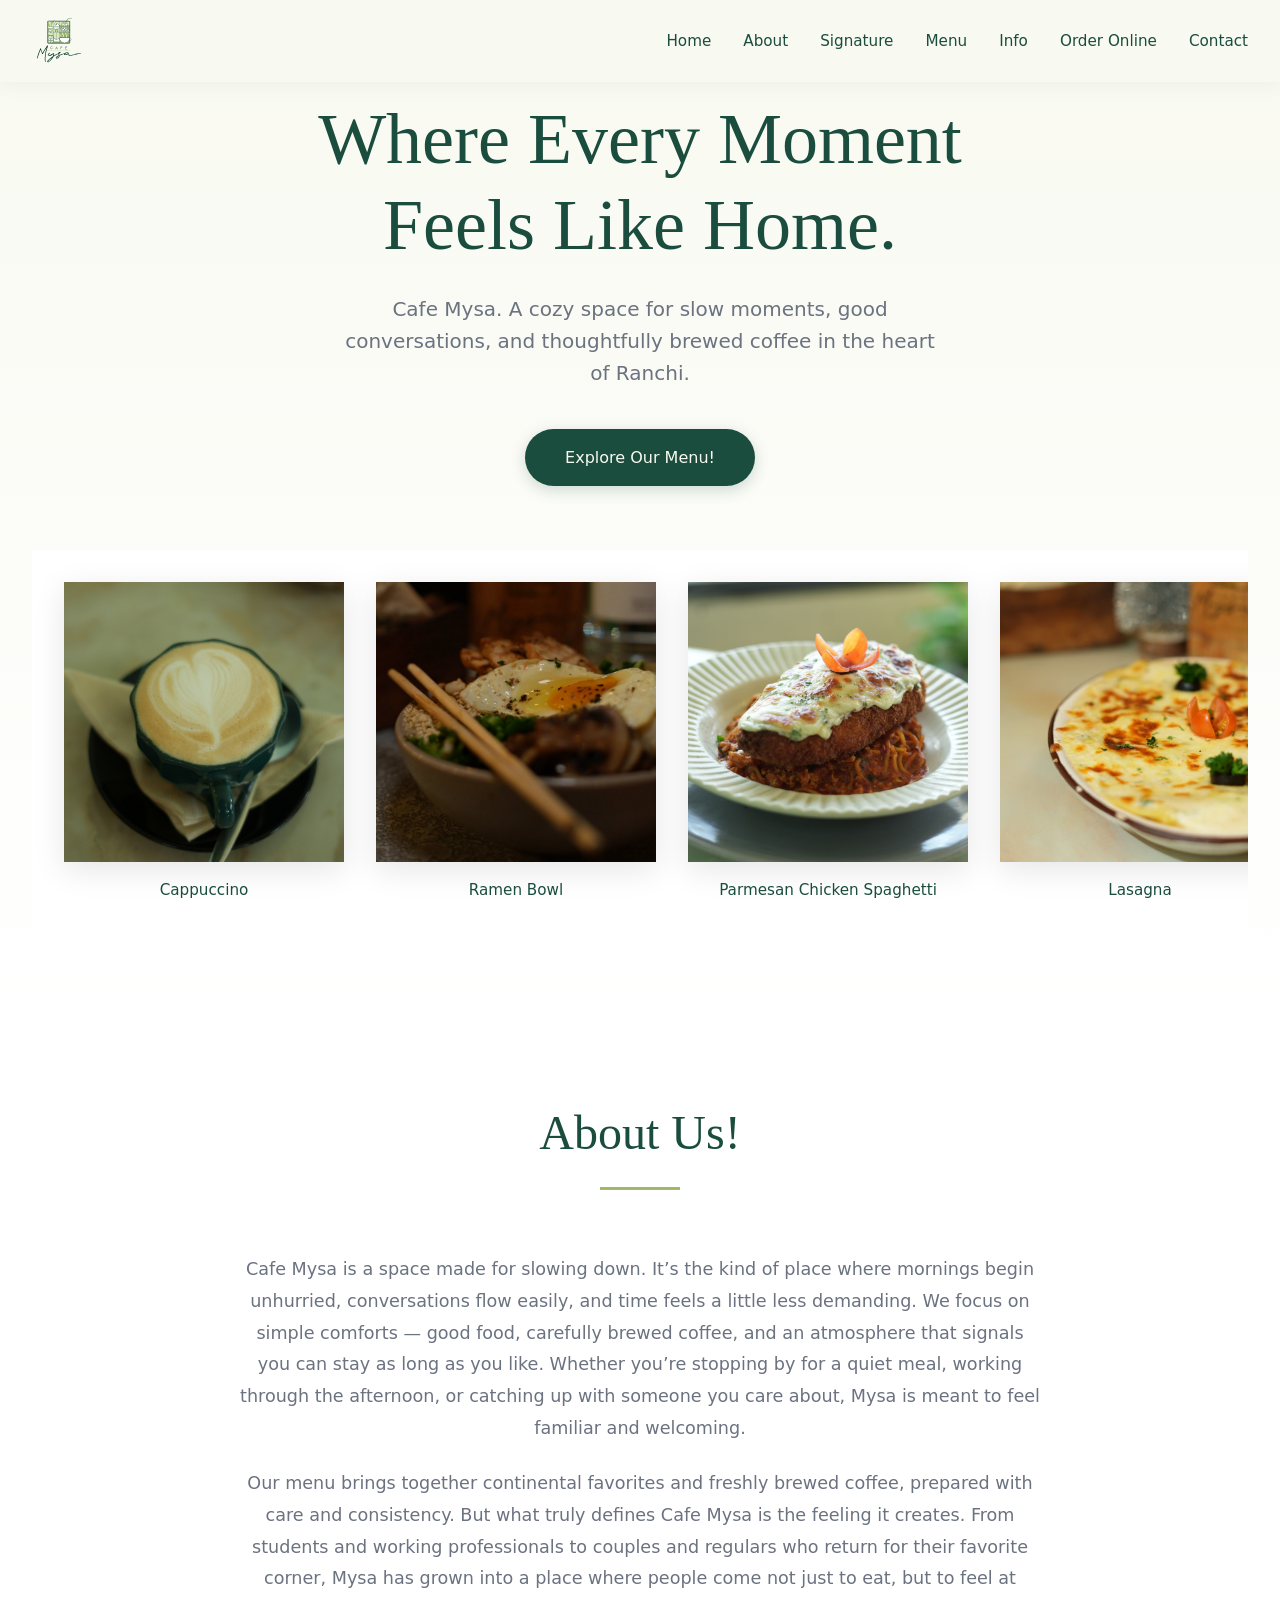
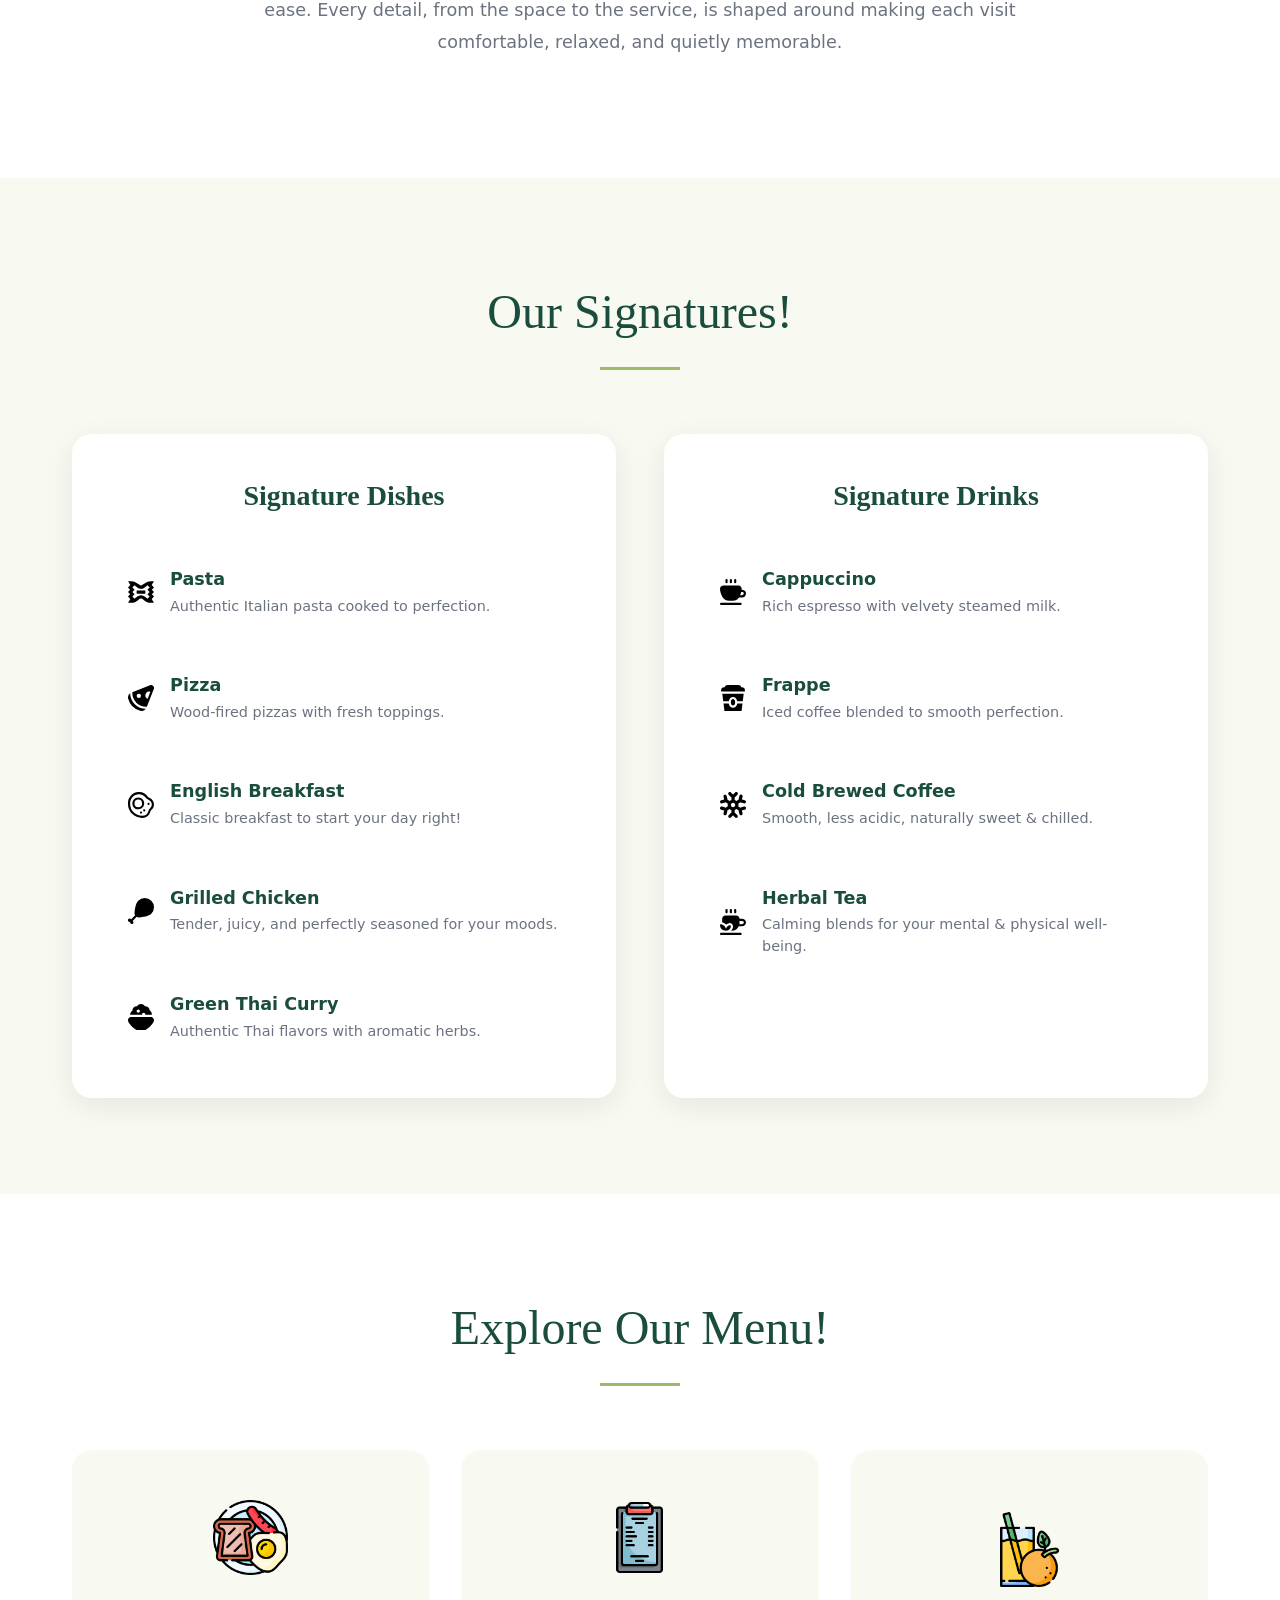
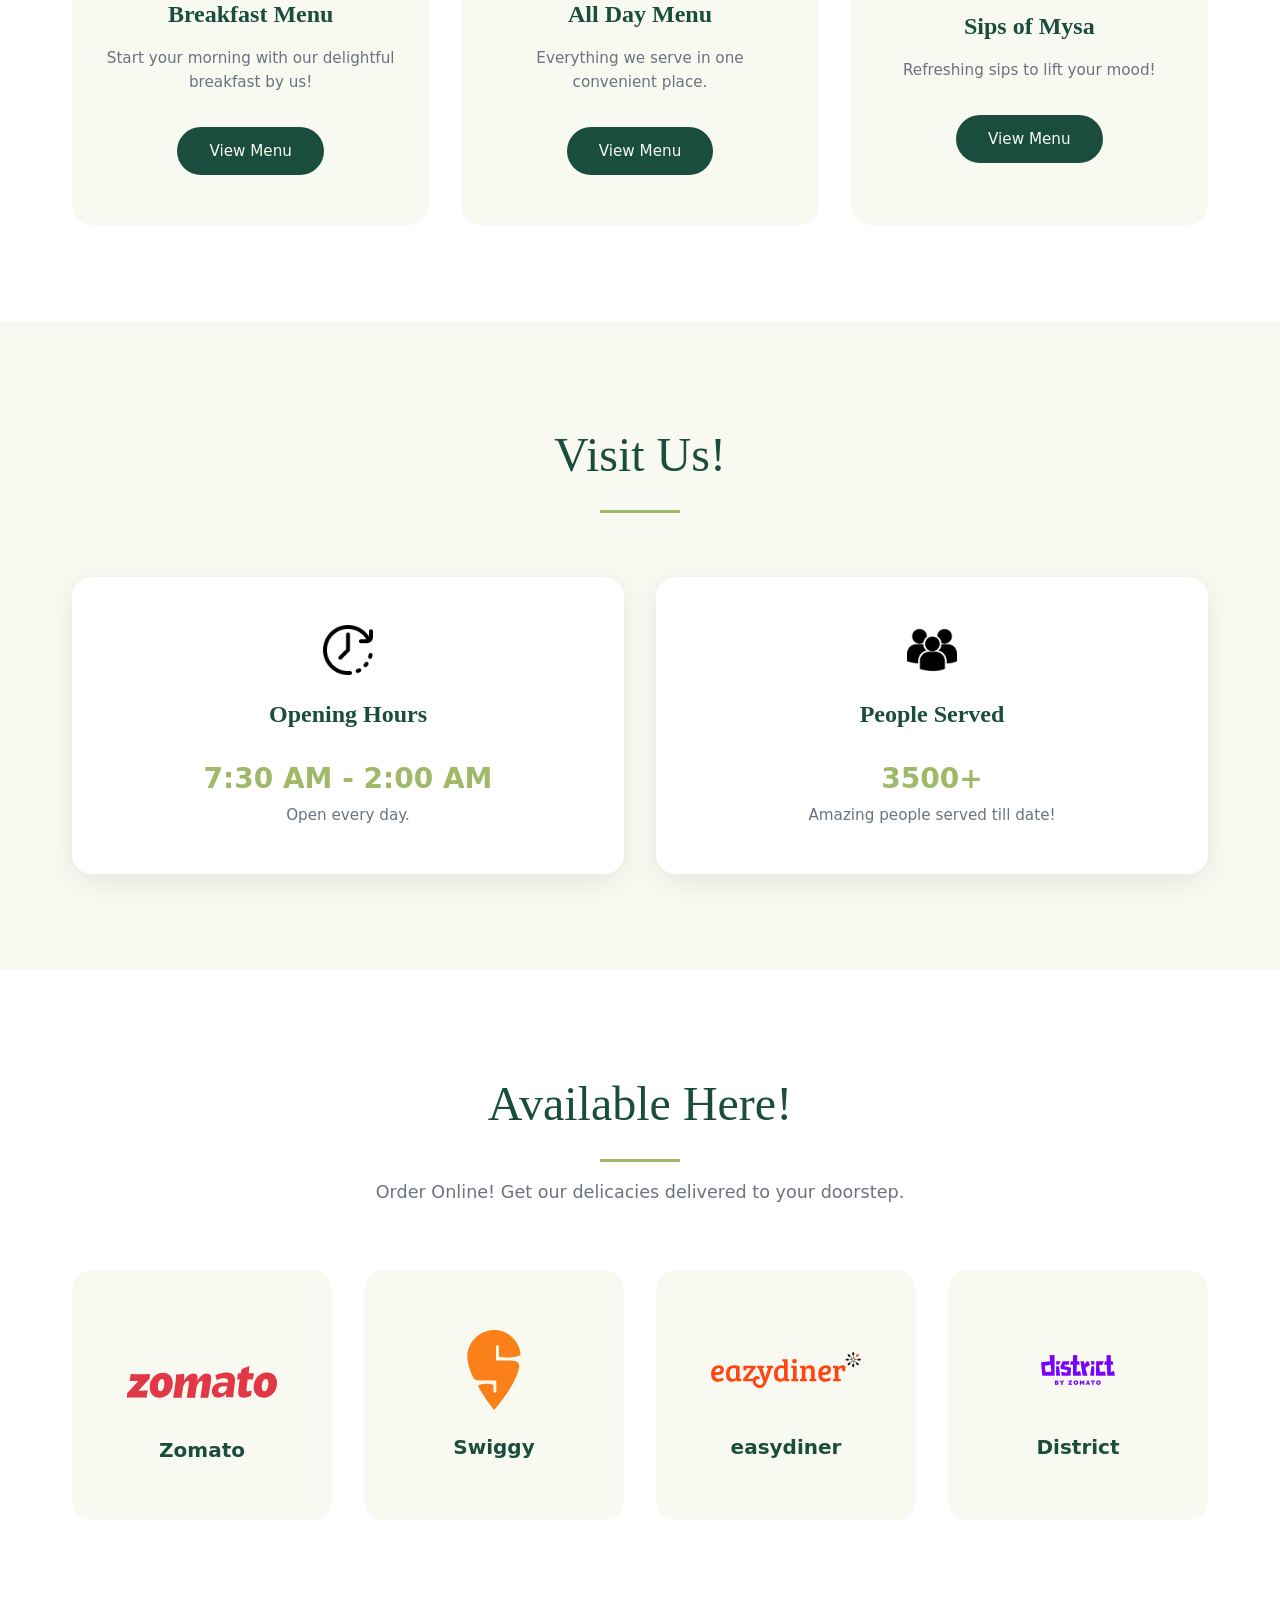
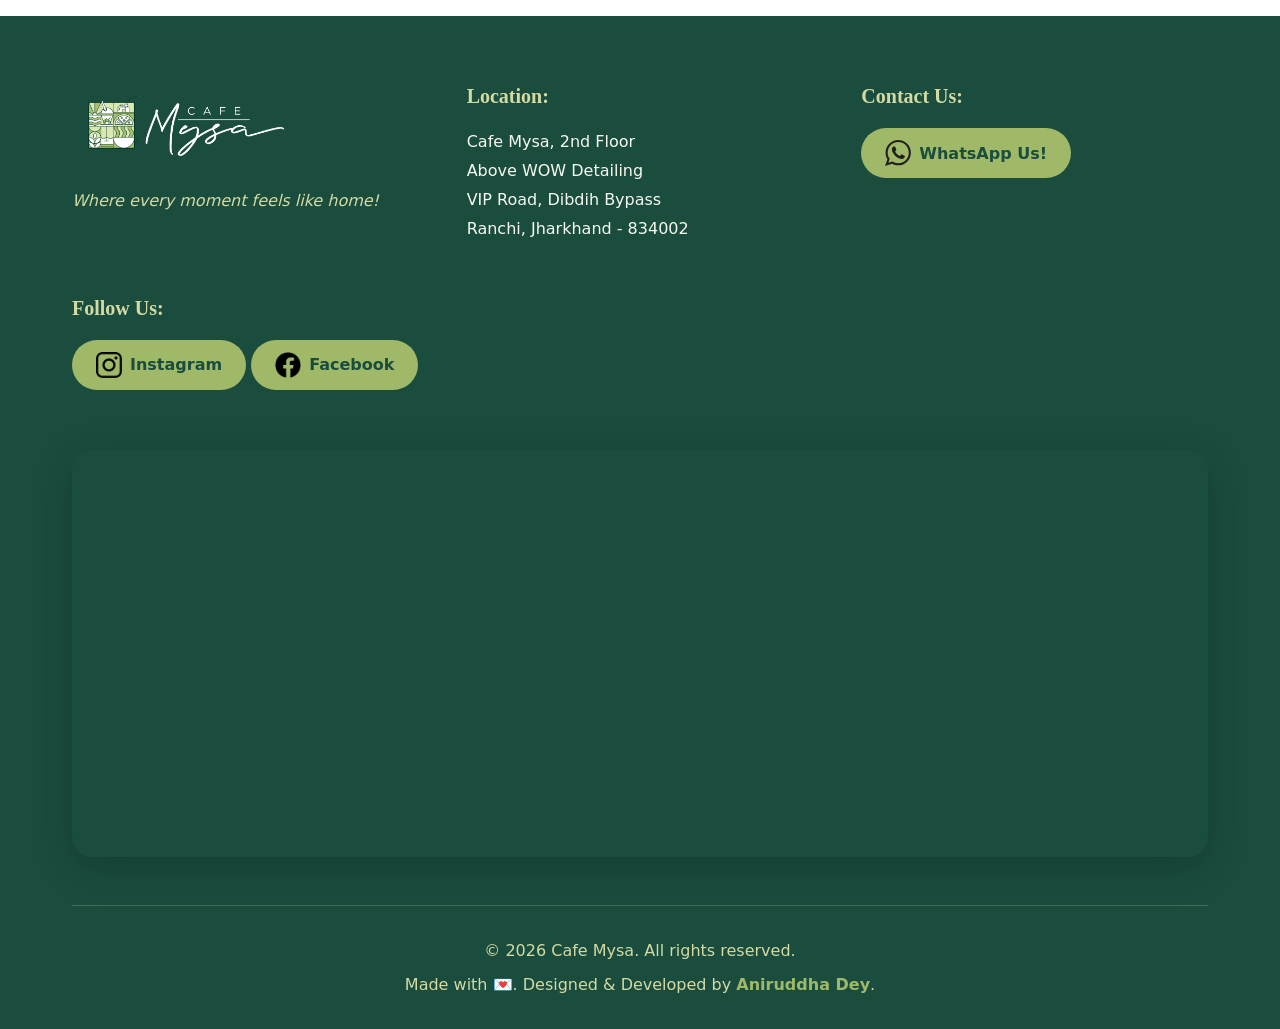
==== commit d5f296eb: "minor bug fix and changes." ====
--- a/index.html
+++ b/index.html
@@ -1,4 +1,5 @@
 <!DOCTYPE html>
+<!-- Website designed and developed by Aniruddha Dey -->
 <html lang="en">
 <head>
     <meta charset="UTF-8">
@@ -14,7 +15,8 @@
          =============================== -->
     <div class="loader" id="loader">
         <div class="loader-content">
-            <h1 class="loader-text">Johar!</h1>
+            <img src="assets/Cafe Mysa_Final-01.svg" alt="Cafe Mysa Logo" class="loader-logo">
+            <h1 class="loader-text">Welcome to Cafe Mysa!</h1>
         </div>
     </div>
 
@@ -49,7 +51,7 @@
     <section class="hero" id="home">
         <div class="hero-content">
             <h1 class="hero-title fade-in">Where Every Moment<br>Feels Like Home.</h1>
-            <p class="hero-subtitle fade-in-delay">Cafe Mysa. A cozy space for slow mornings, good conversations, and thoughtfully brewed coffee in the heart of Ranchi.</p>
+            <p class="hero-subtitle fade-in-delay">Cafe Mysa. A cozy space for slow moments, good conversations, and thoughtfully brewed coffee in the heart of Ranchi.</p>
             <a href="#menu" class="cta-button fade-in-delay-2">Explore Our Menu!</a>
         </div>
         
@@ -77,9 +79,9 @@
                 </div>
                 <div class="strip-item">
                     <div class="strip-image">
-                        <img src="./images/Japanese_Doria.JPG" alt="Japanese Doria">
-                    </div>
-                    <p class="strip-label">Japanese Doria</p>
+                        <img src="./images/Lasagna.JPG" alt="Lasagna">
+                    </div>
+                    <p class="strip-label">Lasagna</p>
                 </div>
                 <div class="strip-item">
                     <div class="strip-image">
@@ -90,9 +92,9 @@
                 <!-- Signature Drinks -->
                 <div class="strip-item">
                     <div class="strip-image">
-                         <img src="./images/Veg Jhol Momo.JPG" alt="Veg Jhol Momo">
-                    </div>
-                    <p class="strip-label">Veg Jhol Momo</p>
+                         <img src="./images/Jhol Momo.JPG" alt="Jhol Momo">
+                    </div>
+                    <p class="strip-label">Jhol Momo</p>
                 </div>
                 <div class="strip-item">
                     <div class="strip-image">
@@ -102,9 +104,9 @@
                 </div>
                 <div class="strip-item">
                     <div class="strip-image">
-                        <img src="./images/Omurice.JPG" alt="Omurice">
-                    </div>
-                    <p class="strip-label">Omurice</p>
+                        <img src="./images/GrilledChicken.JPG" alt="Grilled Chicken">
+                    </div>
+                    <p class="strip-label">Grilled Chicken</p>
                 </div>
                 <div class="strip-item">
                     <div class="strip-image">
@@ -130,7 +132,7 @@
                     Cafe Mysa is a space made for slowing down. It’s the kind of place where mornings begin unhurried, conversations flow easily, and time feels a little less demanding. We focus on simple comforts — good food, carefully brewed coffee, and an atmosphere that signals you can stay as long as you like. Whether you’re stopping by for a quiet meal, working through the afternoon, or catching up with someone you care about, Mysa is meant to feel familiar and welcoming.
                 </p>
                 <p class="about-text">
-                    Our menu brings together continental favorites and fresh coffee, prepared with care and consistency. But what truly defines Cafe Mysa is the feeling it creates. From students and working professionals to couples and regulars who return for their favorite corner, Mysa has grown into a place where people come not just to eat, but to feel at ease. Every detail, from the space to the service, is shaped around making each visit comfortable, relaxed, and quietly memorable.
+                    Our menu brings together continental favorites and freshly brewed coffee, prepared with care and consistency. But what truly defines Cafe Mysa is the feeling it creates. From students and working professionals to couples and regulars who return for their favorite corner, Mysa has grown into a place where people come not just to eat, but to feel at ease. Every detail, from the space to the service, is shaped around making each visit comfortable, relaxed, and quietly memorable.
                 </p>
             </div>
         </div>
@@ -291,7 +293,7 @@
                             <img src="./icons/mainmenu.svg" alt="Main Menu Icon">
                         </div>
                     </div>
-                    <h3>Full Menu</h3>
+                    <h3>All Day Menu</h3>
                     <p>Everything we serve in one convenient place.</p>
                     <a href="#" class="menu-button" data-menu="FullMenu">View Menu</a>
                 </div>
@@ -340,10 +342,10 @@
                             <img src="./icons/servingpeople.svg" alt="Serving People Icon">
                         </div>
                     </div>
-                    <h3>Serving Daily</h3>
+                    <h3>People Served</h3>
                     <div class="info-details">
-                        <p class="info-highlight">140+ People</p>
-                        <p class="info-subtext">Across 45 tables!</p>
+                        <p class="info-highlight">3500+</p>
+                        <p class="info-subtext">Amazing people served till date!</p>
                     </div>
                 </div>
             </div>
@@ -356,9 +358,9 @@
     <section class="delivery-section" id="order">
         <div class="container">
             <div class="section-header">
-                <h2 class="section-title reveal">Order Online!</h2>
+                <h2 class="section-title reveal">Available Here!</h2>
                 <div class="title-underline"></div>
-                <p class="section-subtitle reveal">Get our delicacies delivered to your doorstep.</p>
+                <p class="section-subtitle reveal">Order Online! Get our delicacies delivered to your doorstep.</p>
             </div>
             
             <div class="delivery-grid">
@@ -406,7 +408,7 @@
         <div class="container">
             <div class="footer-content">
     <div class="footer-section">
-        <img src="./assets/Cafe Mysa_Final-01.svg" alt="Cafe Mysa Logo" class="footer-logo">
+        <img src="./assets/Logo_Secondary.png" alt="Cafe Mysa Logo" class="footer-logo">
         <p class="footer-tagline">Where every moment feels like home!</p>
     </div>
     
--- a/css/style.css
+++ b/css/style.css
@@ -84,12 +84,22 @@
 }
 
 .loader-content {
+    display: flex;
+    flex-direction: column;
+    align-items: center;
     text-align: center;
+}
+
+.loader-logo {
+  width: 150px;
+  margin-bottom: 5px;
+  animation: fadeInOut 1.5s ease-in-out;
 }
 
 .loader-text {
     font-family: var(--font-primary);
-    font-size: clamp(3rem, 8vw, 6rem);
+    font-size: clamp(2.2rem, 4vw, 3.2rem);
+    padding-bottom: none;
     color: var(--color-dark-green);
     font-weight: 300;
     letter-spacing: 0.1em;
@@ -550,7 +560,7 @@
 .signature-details p {
     font-size: 0.9rem;
     color: var(--color-gray);
-    line-height: 1.5;  /* NEW: Better readability */
+    line-height: 1.5;  
 }
 
 .pasta-icon img {
@@ -898,7 +908,7 @@
     width: auto;
     margin-bottom: 1rem;
     filter: brightness(1) invert(0);
-    background-color: #d3daa3;
+    background-color: #1a4d3e;
     padding: 1rem;
     box-sizing: content-box;
 }
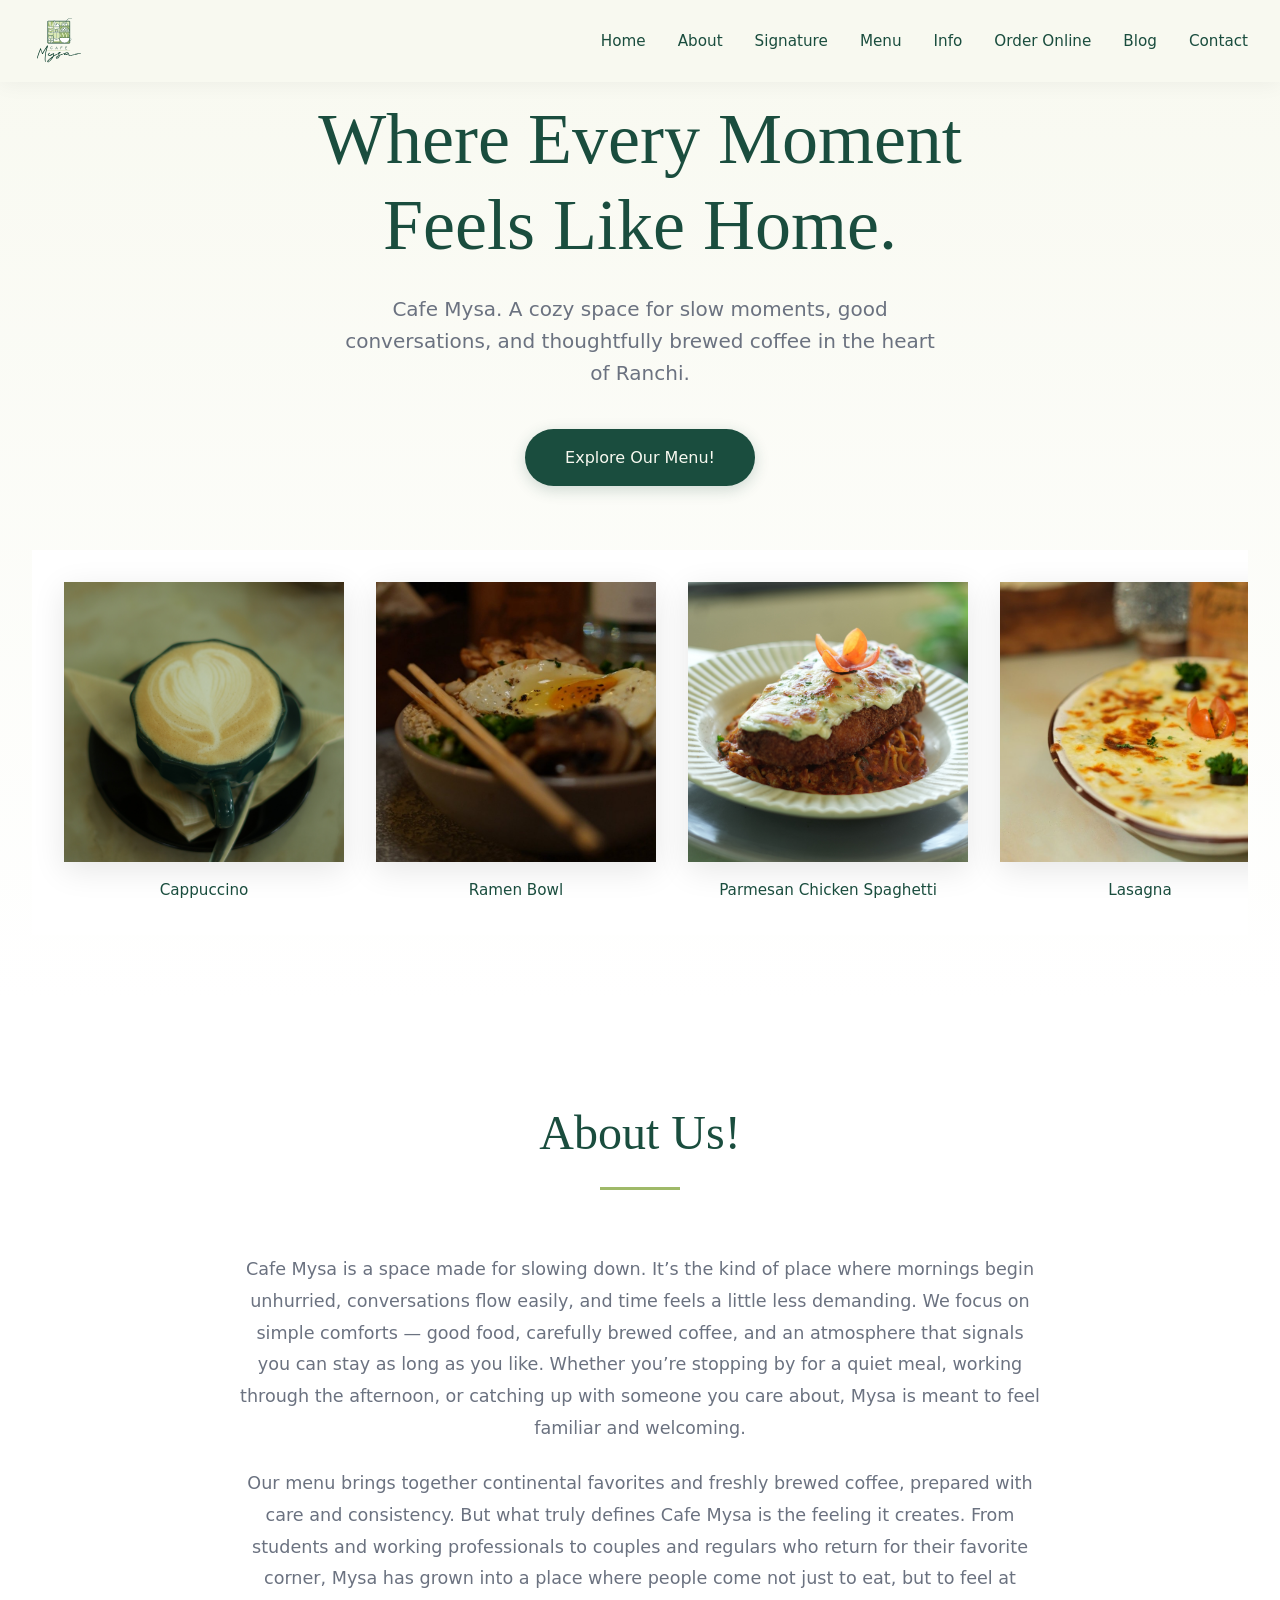
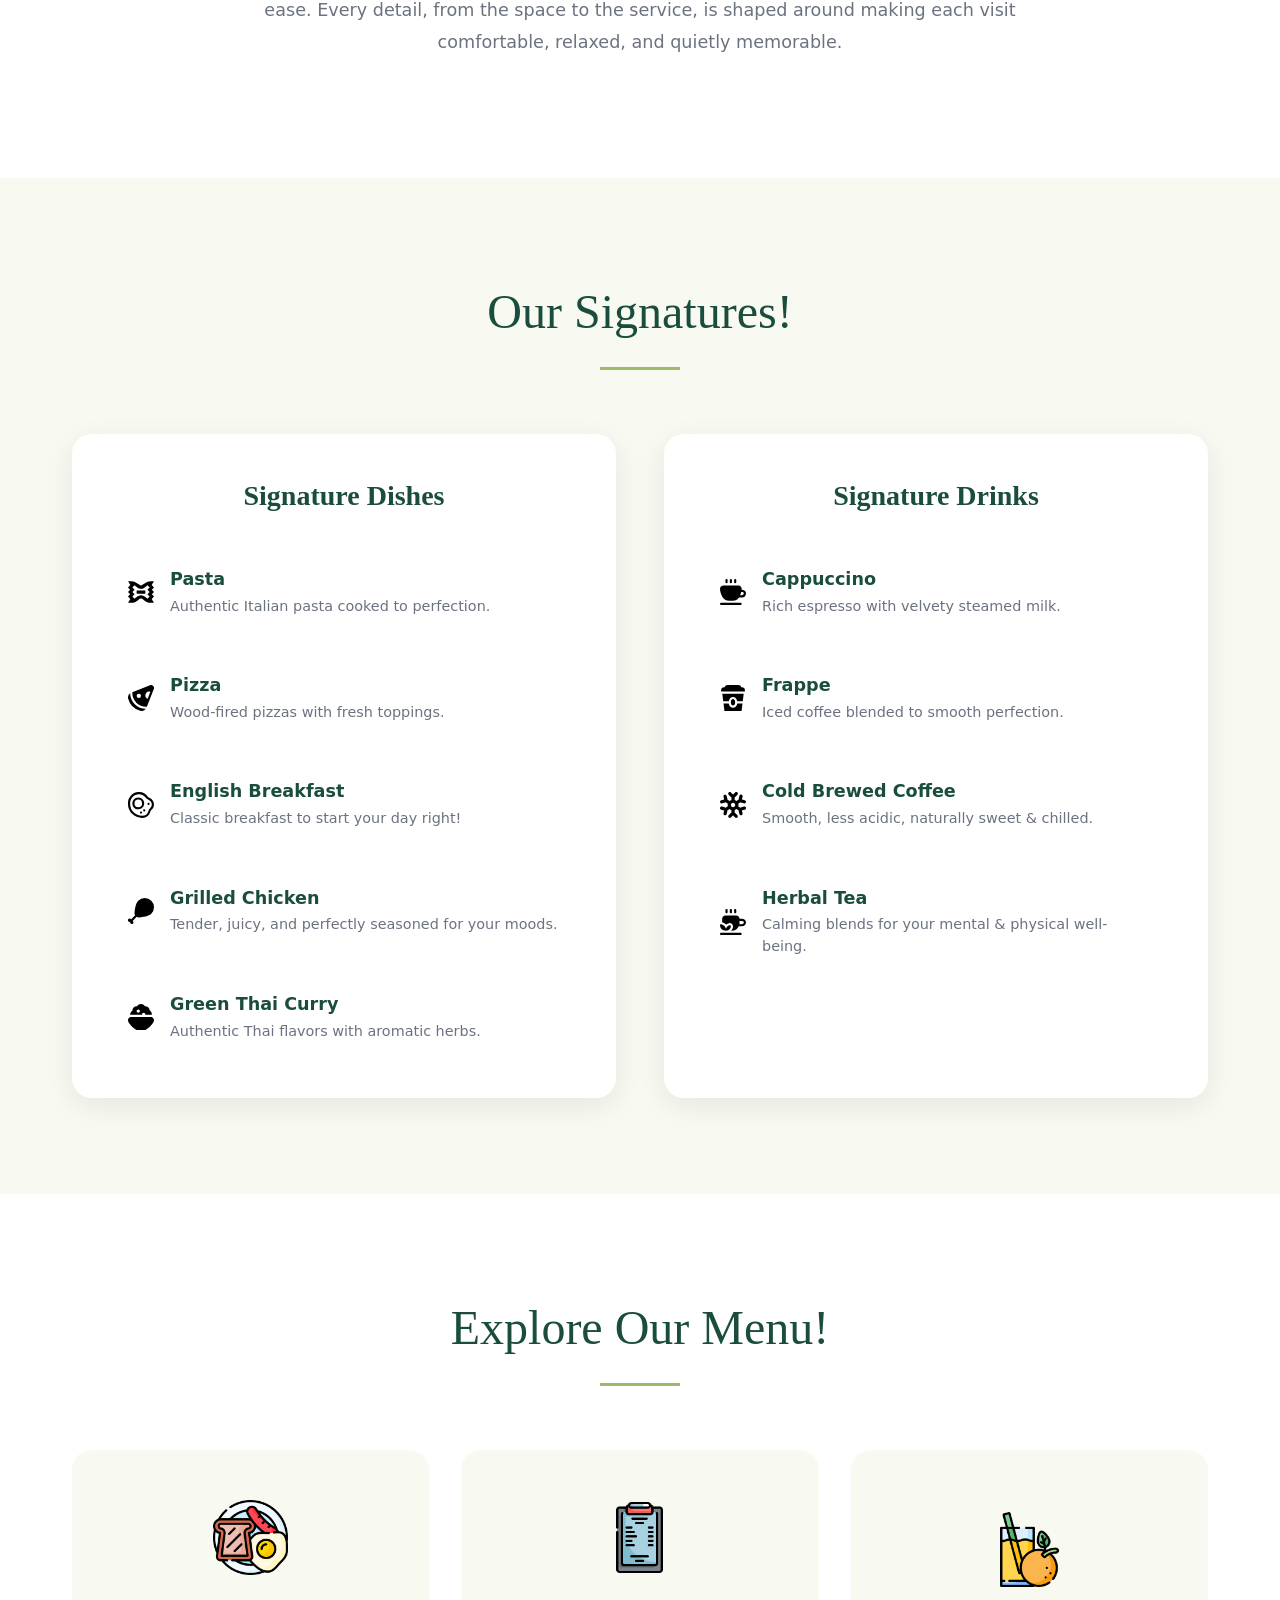
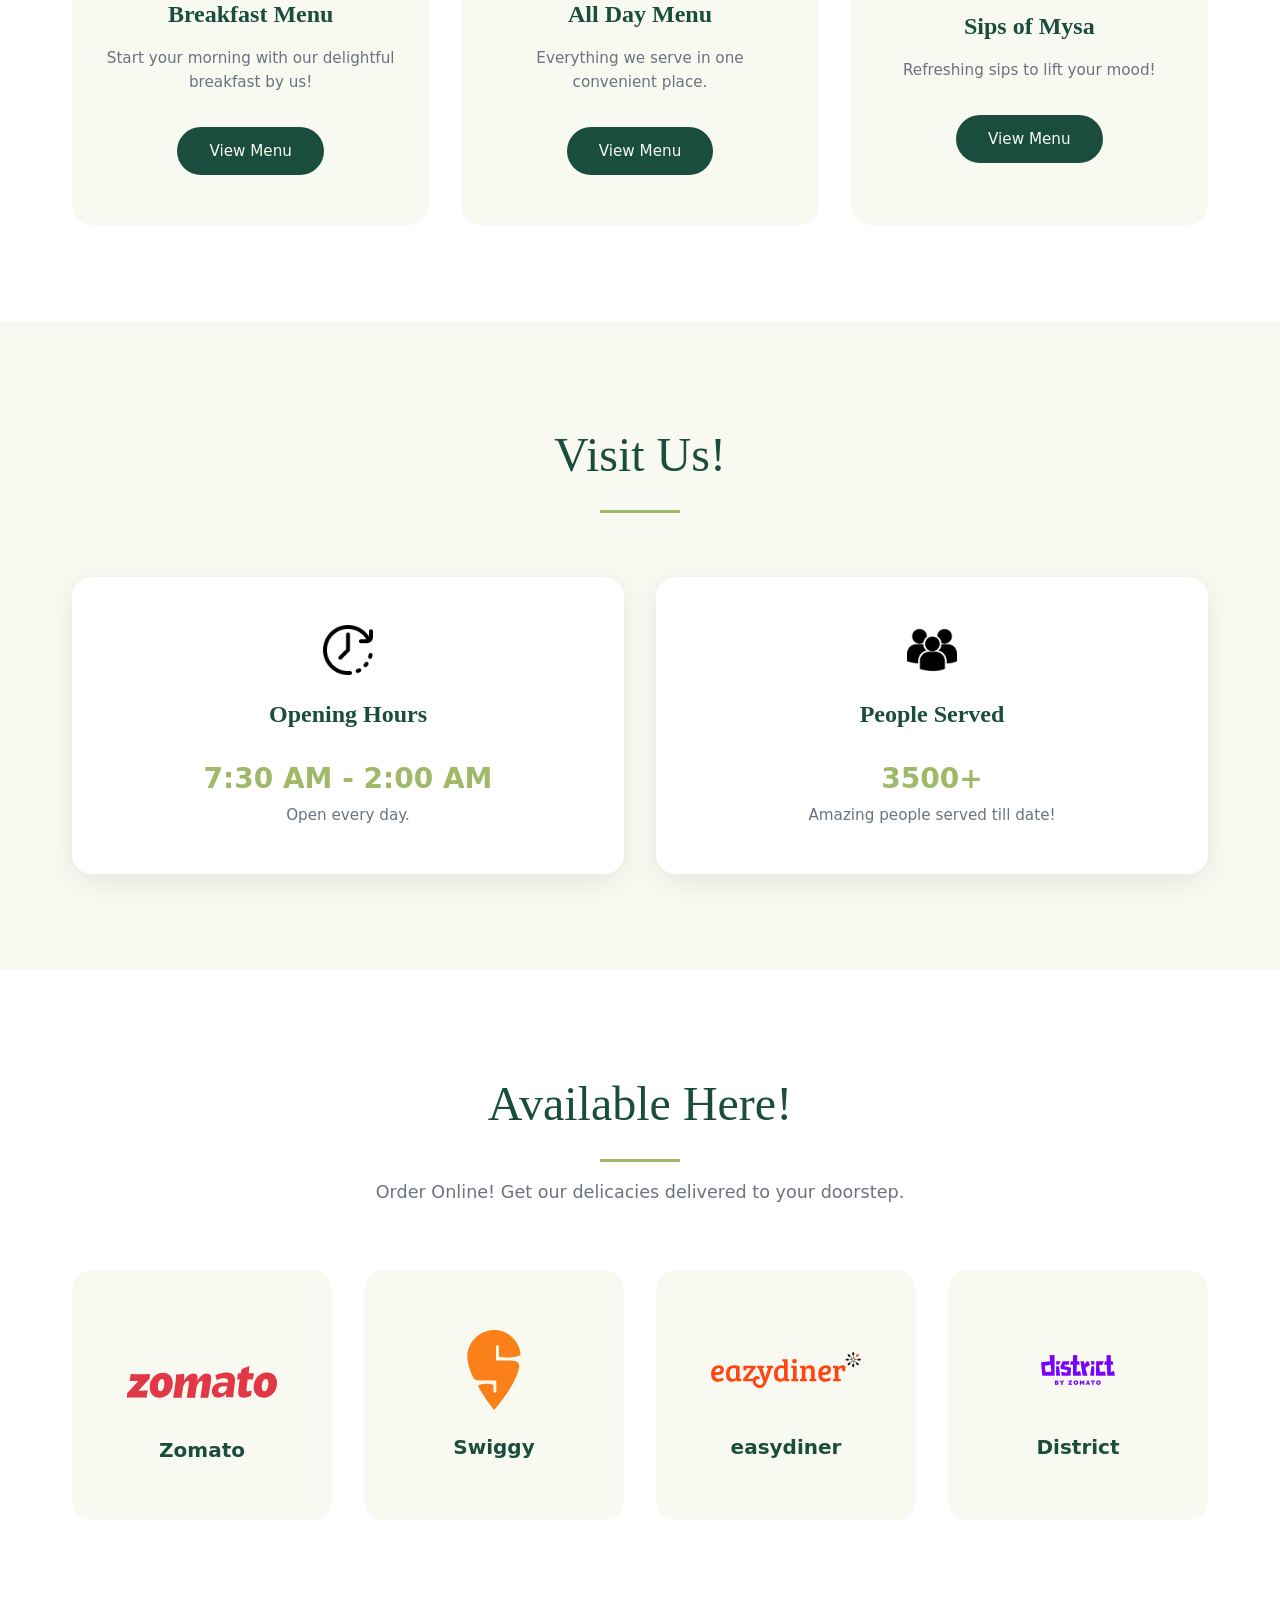
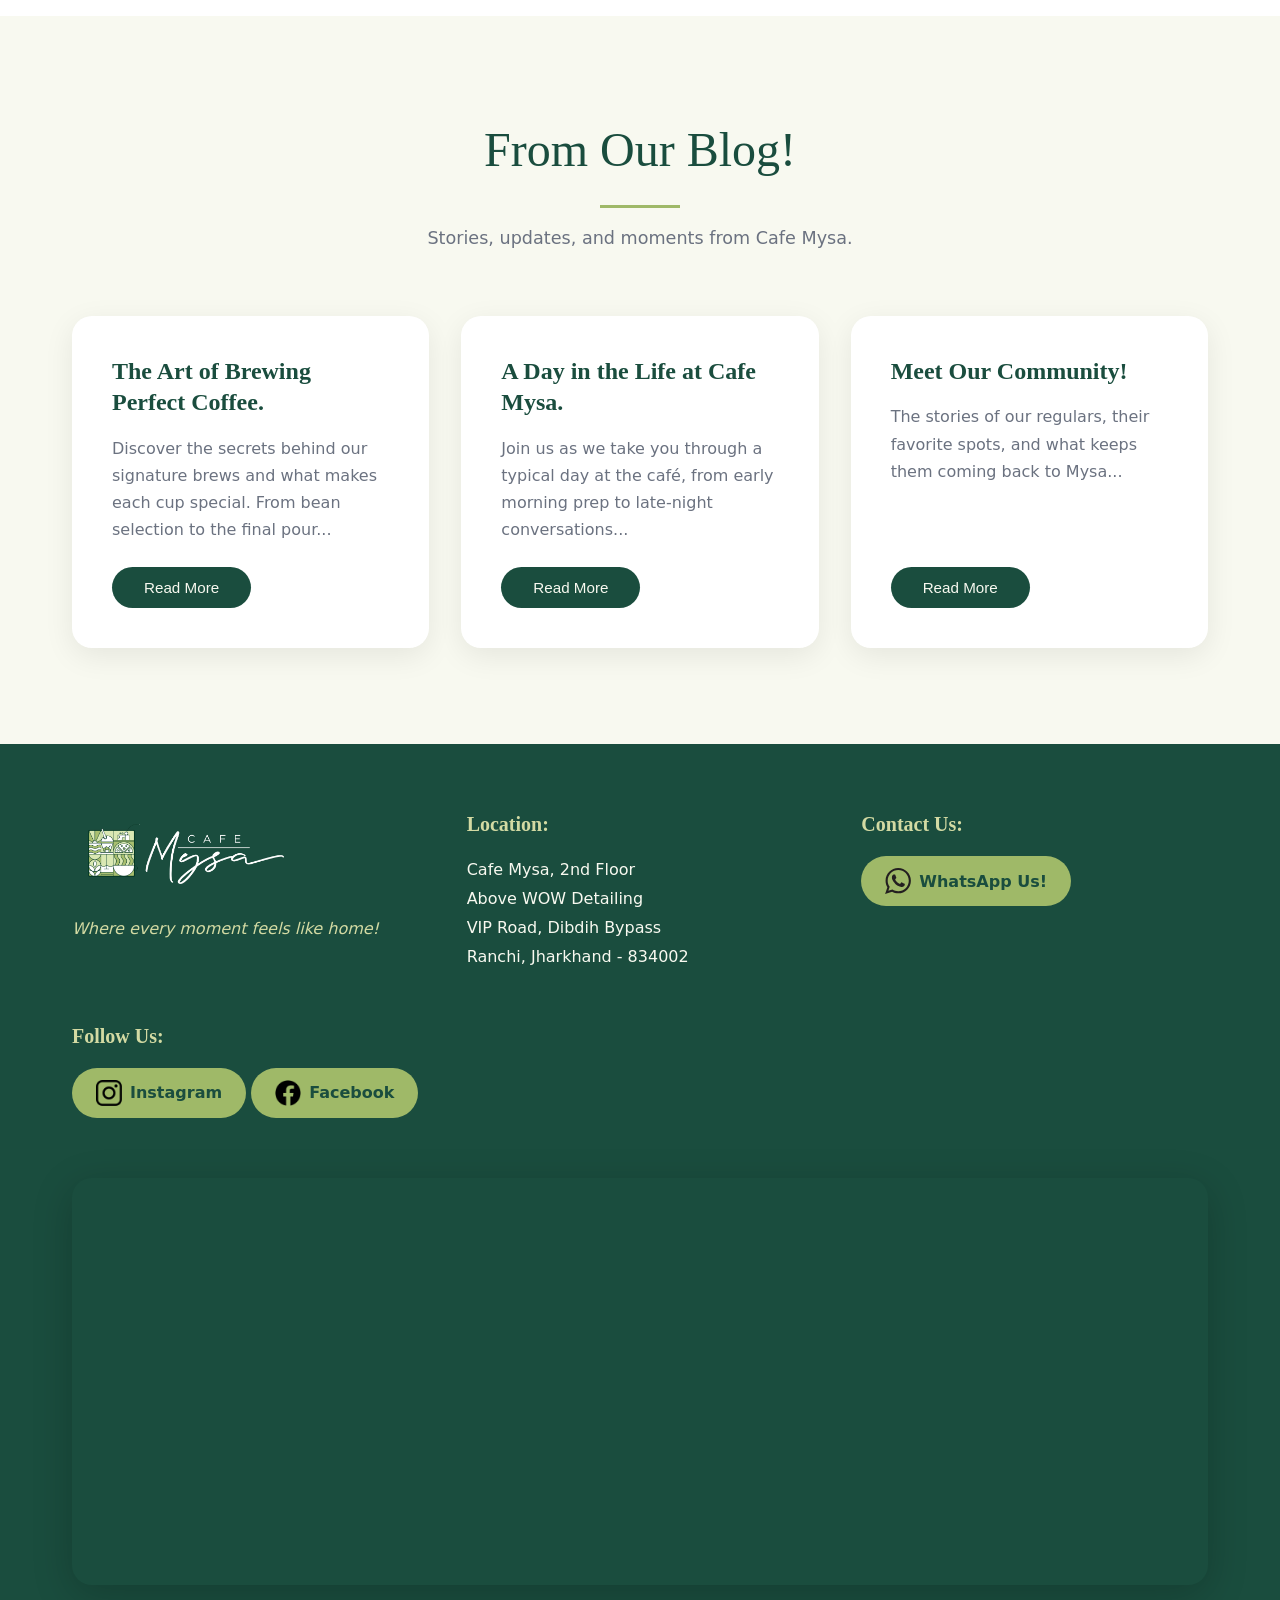
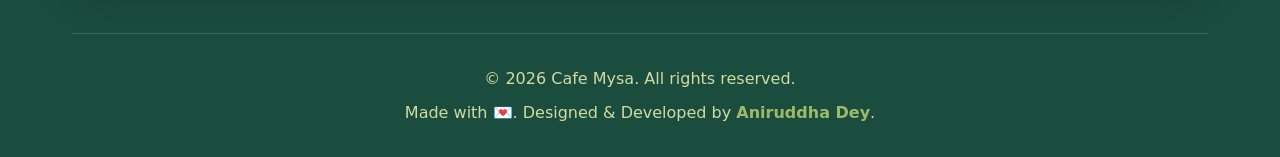
==== commit 54cffb42: "New Section & Related Updates" ====
--- a/index.html
+++ b/index.html
@@ -40,6 +40,7 @@
                 <li><a href="#menu" class="nav-link">Menu</a></li>
                 <li><a href="#info" class="nav-link">Info</a></li>
                 <li><a href="#order" class="nav-link">Order Online</a></li>
+                <li><a href="#blog" class="nav-link">Blog</a></li>
                 <li><a href="#contact" class="nav-link">Contact</a></li>
             </ul>
         </div>
@@ -400,6 +401,51 @@
             </div>
         </div>
     </section>
+
+    <!-- ===============================
+     BLOG SECTION
+     =============================== -->
+<section class="blog-section" id="blog">
+    <div class="container">
+        <div class="section-header">
+            <h2 class="section-title reveal">From Our Blog!</h2>
+            <div class="title-underline"></div>
+            <p class="section-subtitle reveal">Stories, updates, and moments from Cafe Mysa.</p>
+        </div>
+        
+        <div class="blog-grid">
+            <!-- Blog Post 1 -->
+            <div class="blog-card reveal" data-blog="blog1">
+                <h3>The Art of Brewing Perfect Coffee.</h3> <!-- Update the Title Here! -->
+                <p class="blog-preview">Discover the secrets behind our signature brews and what makes each cup special. From bean selection to the final pour...</p> <!-- Update the Sneak Peak Here! -->
+                <button class="blog-read-more">Read More</button>
+            </div>
+            
+            <!-- Blog Post 2 -->
+            <div class="blog-card reveal" data-blog="blog2">
+                <h3>A Day in the Life at Cafe Mysa.</h3> <!-- Update the Title Here! -->
+                <p class="blog-preview">Join us as we take you through a typical day at the café, from early morning prep to late-night conversations...</p>  <!-- Update the Sneak Peak Here! -->
+                <button class="blog-read-more">Read More</button>
+            </div>
+            
+            <!-- Blog Post 3 -->
+            <div class="blog-card reveal" data-blog="blog3">
+                <h3>Meet Our Community!</h3> <!-- Update the Title Here! -->
+                <p class="blog-preview">The stories of our regulars, their favorite spots, and what keeps them coming back to Mysa...</p> <!-- Update the Sneak Peak Here! -->
+                <button class="blog-read-more">Read More</button>
+            </div>
+        </div>
+    </div>
+</section>
+
+<!-- Blog Popup Modal -->
+<div class="blog-modal" id="blogModal">
+    <div class="blog-modal-content">
+        <button class="blog-modal-close" id="closeModal">&times;</button>
+        <h2 class="blog-modal-title" id="blogTitle"></h2>
+        <div class="blog-modal-body" id="blogBody"></div>
+    </div>
+</div>
 
     <!-- ===============================
          FOOTER / CONTACT SECTION
--- a/css/style.css
+++ b/css/style.css
@@ -879,6 +879,178 @@
   height: 120px;
 }
 
+/* ===============================
+   BLOG SECTION
+   =============================== */
+.blog-section {
+    background: var(--color-cream);
+}
+
+.blog-grid {
+    display: grid;
+    grid-template-columns: repeat(auto-fit, minmax(300px, 1fr));
+    gap: 2rem;
+    margin-top: 3rem;
+}
+
+.blog-card {
+    background: var(--color-white);
+    padding: 2.5rem;
+    border-radius: 20px;
+    box-shadow: 0 8px 30px rgba(0, 0, 0, 0.08);
+    transition: var(--transition-smooth);
+    cursor: pointer;
+    display: flex;
+    flex-direction: column;
+}
+
+.blog-card:hover {
+    transform: translateY(-10px);
+    box-shadow: 0 15px 40px rgba(0, 0, 0, 0.12);
+}
+
+.blog-card h3 {
+    font-family: var(--font-primary);
+    font-size: 1.5rem;
+    color: var(--color-dark-green);
+    margin-bottom: 1rem;
+    line-height: 1.3;
+}
+
+.blog-preview {
+    color: var(--color-gray);
+    font-size: 1rem;
+    line-height: 1.7;
+    margin-bottom: 1.5rem;
+    flex-grow: 1;
+}
+
+.blog-read-more {
+    display: inline-block;
+    padding: 0.75rem 2rem;
+    background: var(--color-dark-green);
+    color: var(--color-cream);
+    border: none;
+    border-radius: 50px;
+    font-size: 0.95rem;
+    font-weight: 500;
+    cursor: pointer;
+    transition: var(--transition-smooth);
+    align-self: flex-start;
+}
+
+.blog-read-more:hover {
+    background: var(--color-medium-green);
+    transform: scale(1.05);
+}
+
+/* Blog Modal/Popup */
+.blog-modal {
+    display: none;
+    position: fixed;
+    z-index: 10001;
+    left: 0;
+    top: 0;
+    width: 100%;
+    height: 100%;
+    background-color: rgba(0, 0, 0, 0.7);
+    animation: fadeIn 0.3s ease;
+}
+
+.blog-modal.active {
+    display: flex;
+    justify-content: center;
+    align-items: center;
+}
+
+.blog-modal-content {
+    background: var(--color-white);
+    padding: 3rem;
+    border-radius: 20px;
+    max-width: 700px;
+    max-height: 80vh;
+    overflow-y: auto;
+    position: relative;
+    animation: slideUp 0.3s ease;
+    margin: 2rem;
+}
+
+.blog-modal-close {
+    position: absolute;
+    top: 1.5rem;
+    right: 1.5rem;
+    font-size: 2rem;
+    background: none;
+    border: none;
+    color: var(--color-dark-green);
+    cursor: pointer;
+    transition: var(--transition-fast);
+    line-height: 1;
+    width: 40px;
+    height: 40px;
+    display: flex;
+    align-items: center;
+    justify-content: center;
+    border-radius: 50%;
+}
+
+.blog-modal-close:hover {
+    background: var(--color-cream);
+    transform: rotate(90deg);
+}
+
+.blog-modal-title {
+    font-family: var(--font-primary);
+    font-size: 2rem;
+    color: var(--color-dark-green);
+    margin-bottom: 1.5rem;
+    padding-right: 2rem;
+    line-height: 1.3;
+}
+
+.blog-modal-body {
+    color: var(--color-gray);
+    font-size: 1.05rem;
+    line-height: 1.8;
+}
+
+.blog-modal-body p {
+    margin-bottom: 1.2rem;
+}
+
+@keyframes fadeIn {
+    from { opacity: 0; }
+    to { opacity: 1; }
+}
+
+@keyframes slideUp {
+    from { 
+        opacity: 0;
+        transform: translateY(50px);
+    }
+    to { 
+        opacity: 1;
+        transform: translateY(0);
+    }
+}
+
+/* Mobile Responsive */
+@media (max-width: 768px) {
+    .blog-grid {
+        grid-template-columns: 1fr;
+    }
+    
+    .blog-modal-content {
+        padding: 2rem;
+        margin: 1rem;
+        max-height: 90vh;
+    }
+    
+    .blog-modal-title {
+        font-size: 1.5rem;
+    }
+}
+
 
 /* ===============================
    FOOTER
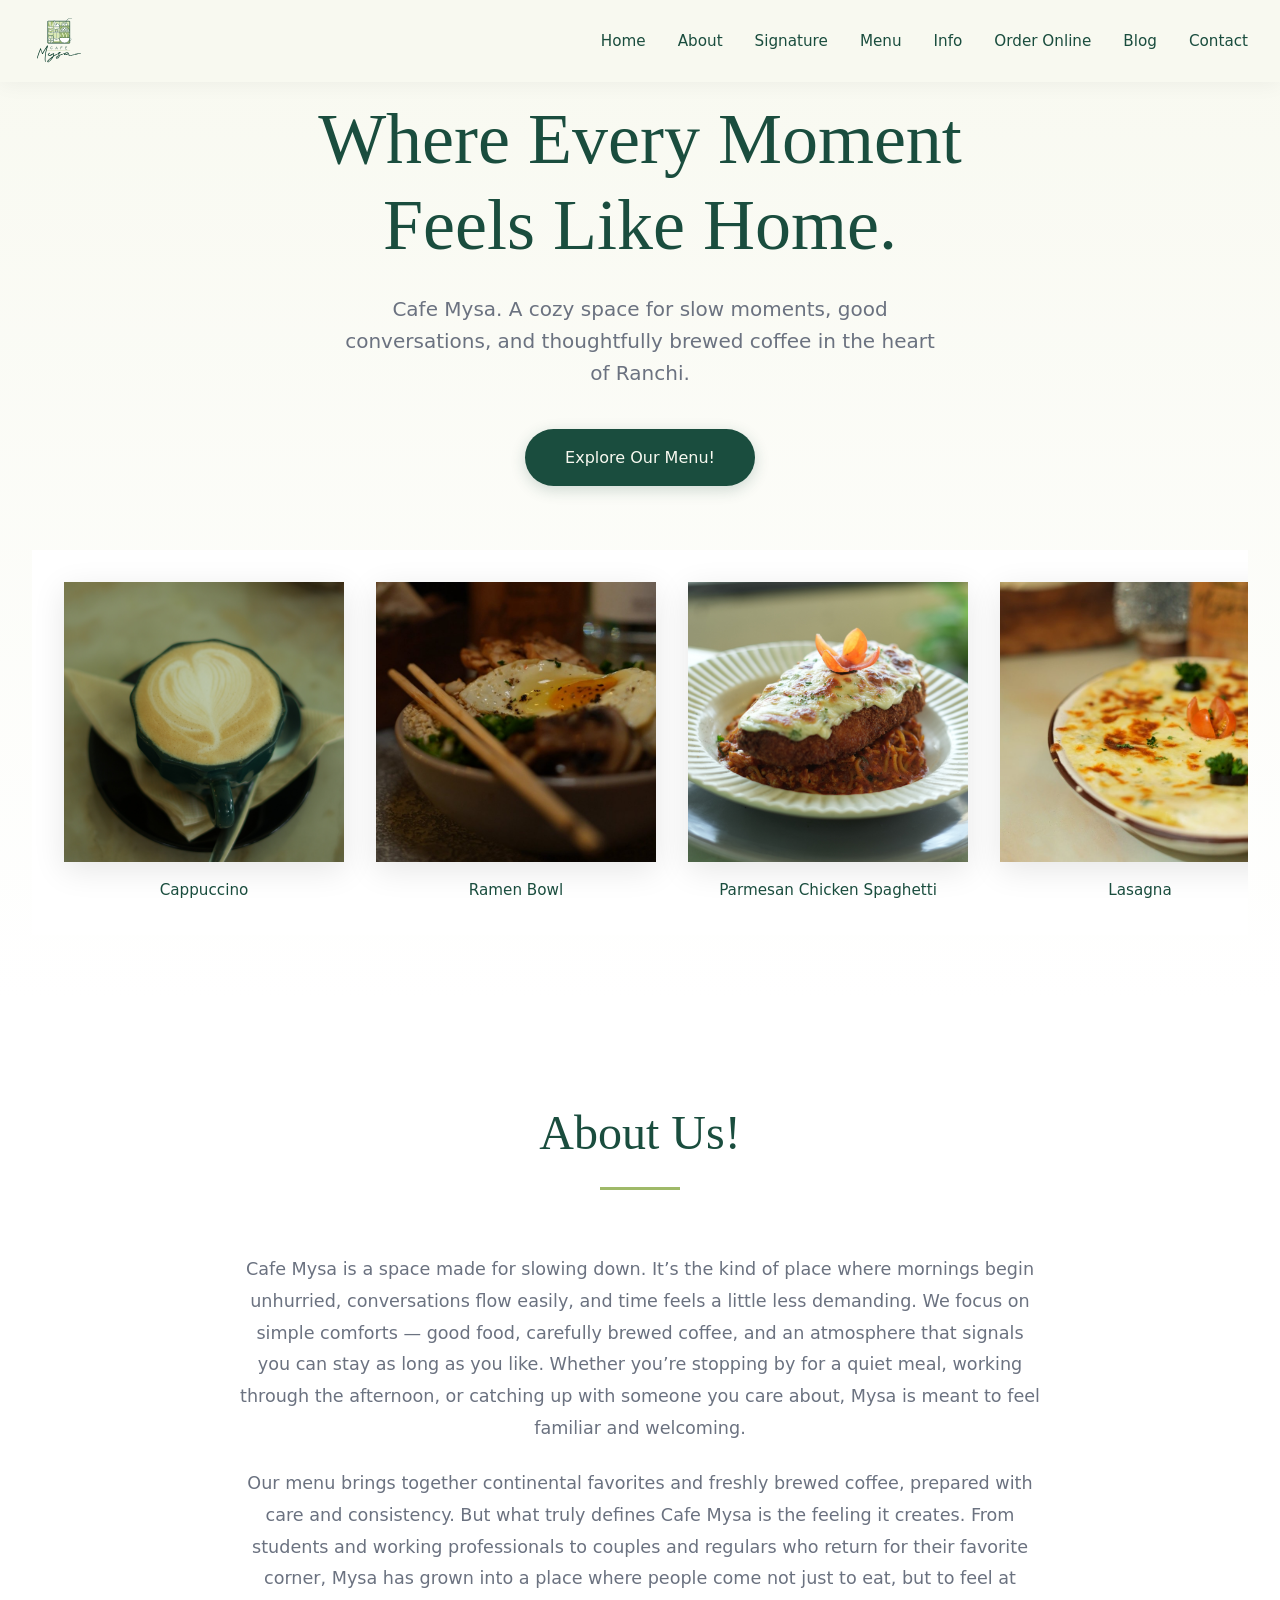
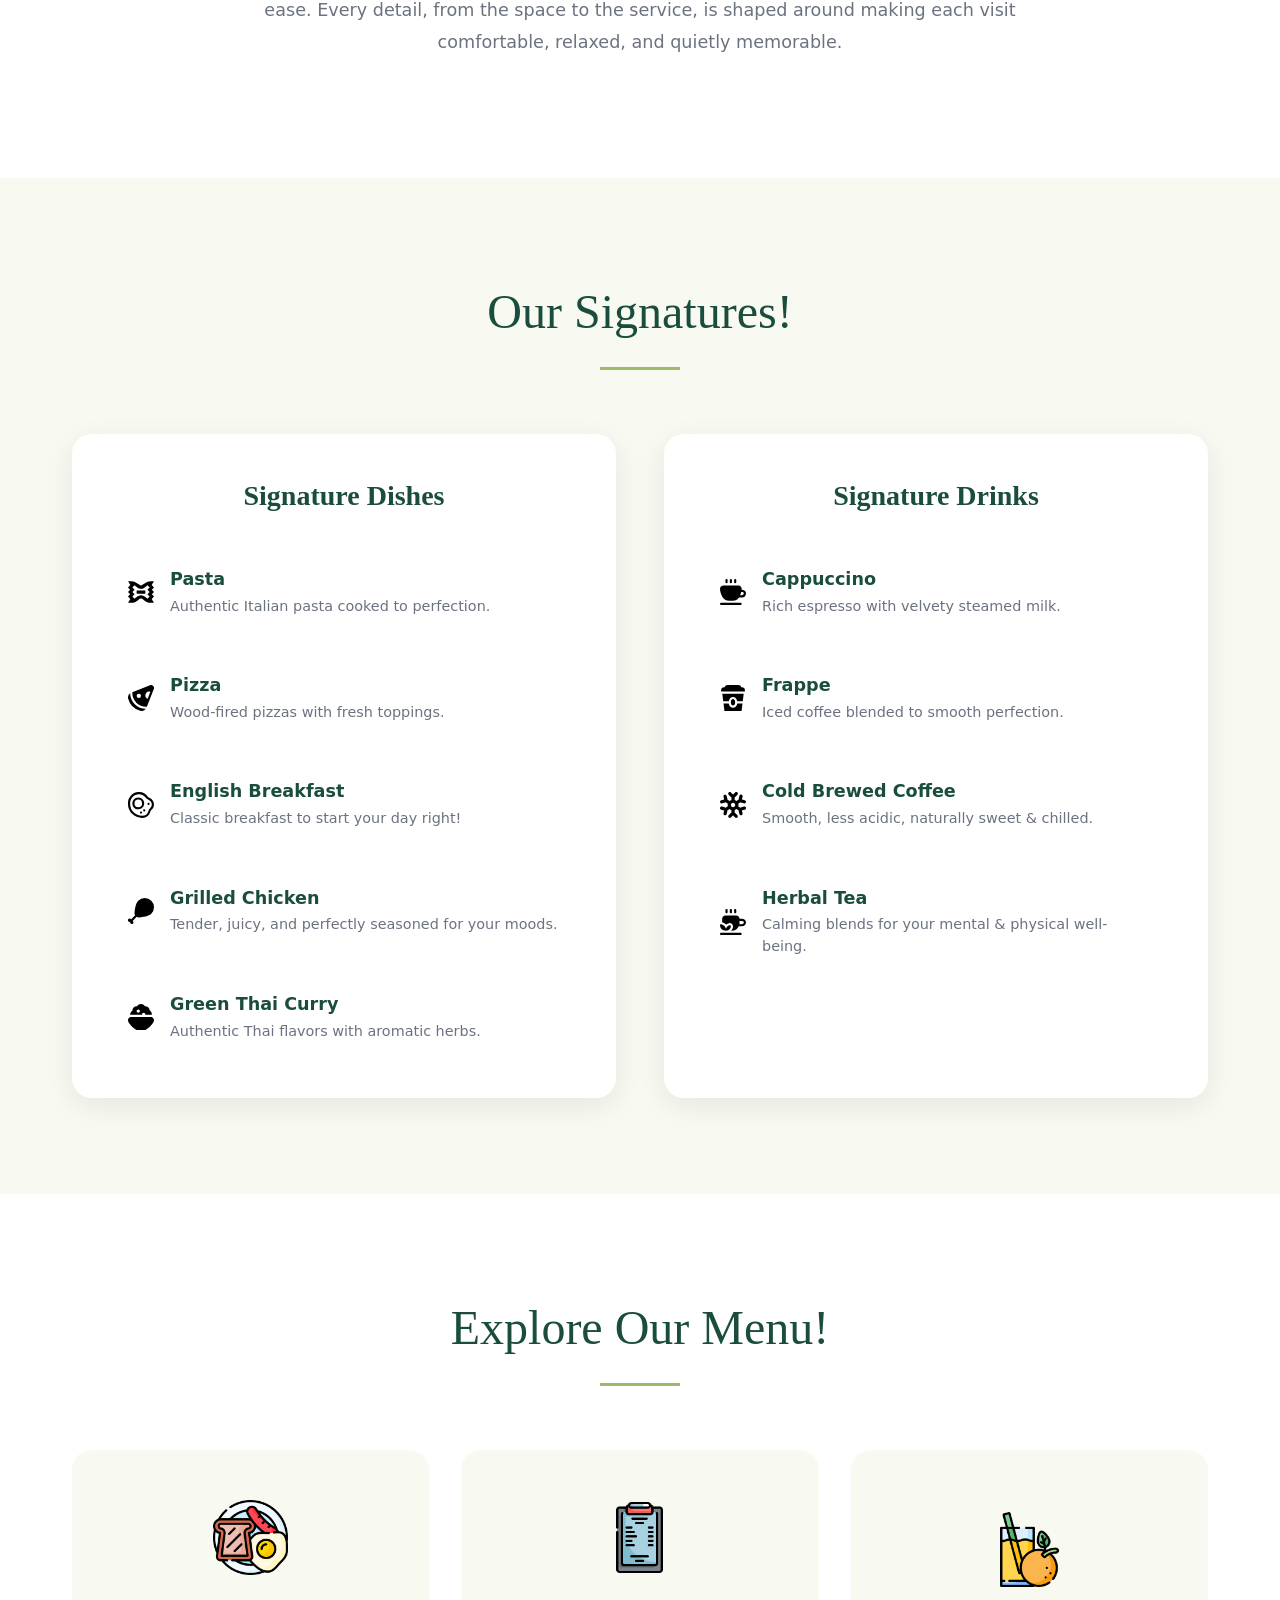
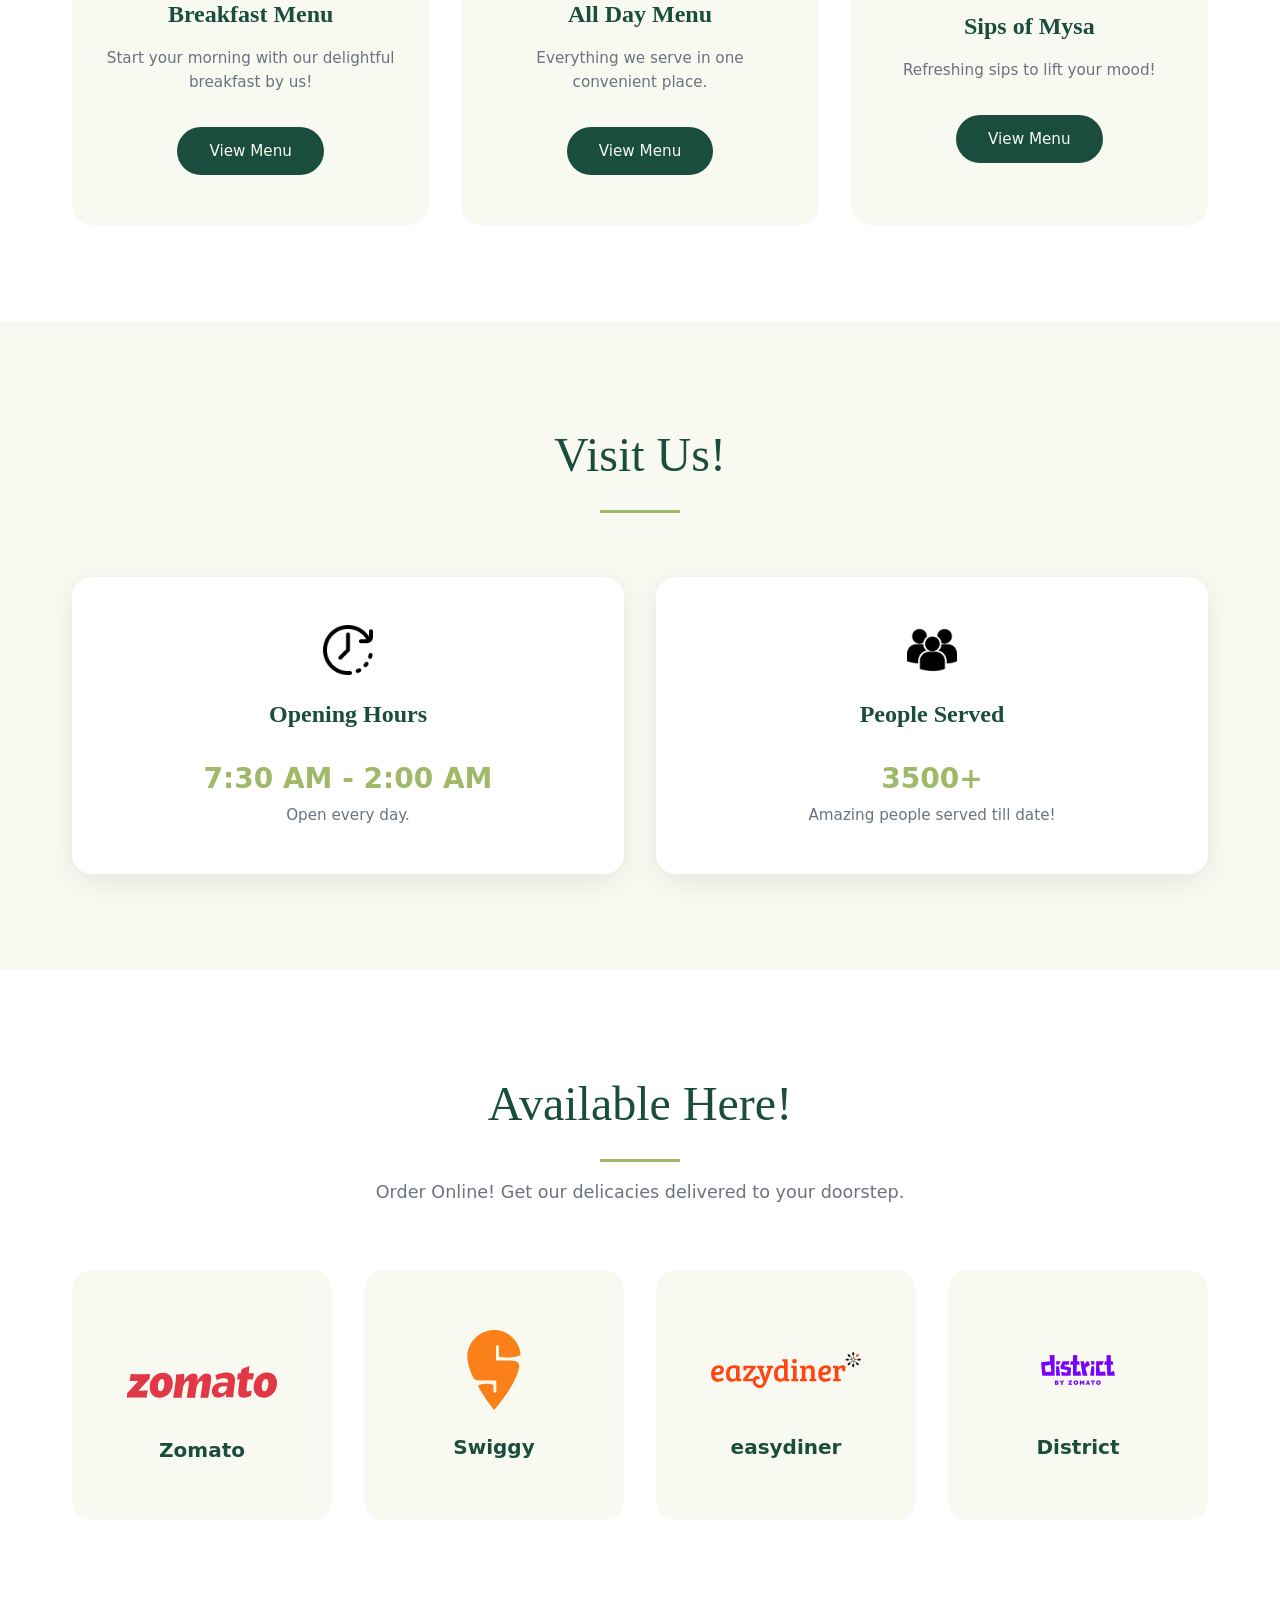
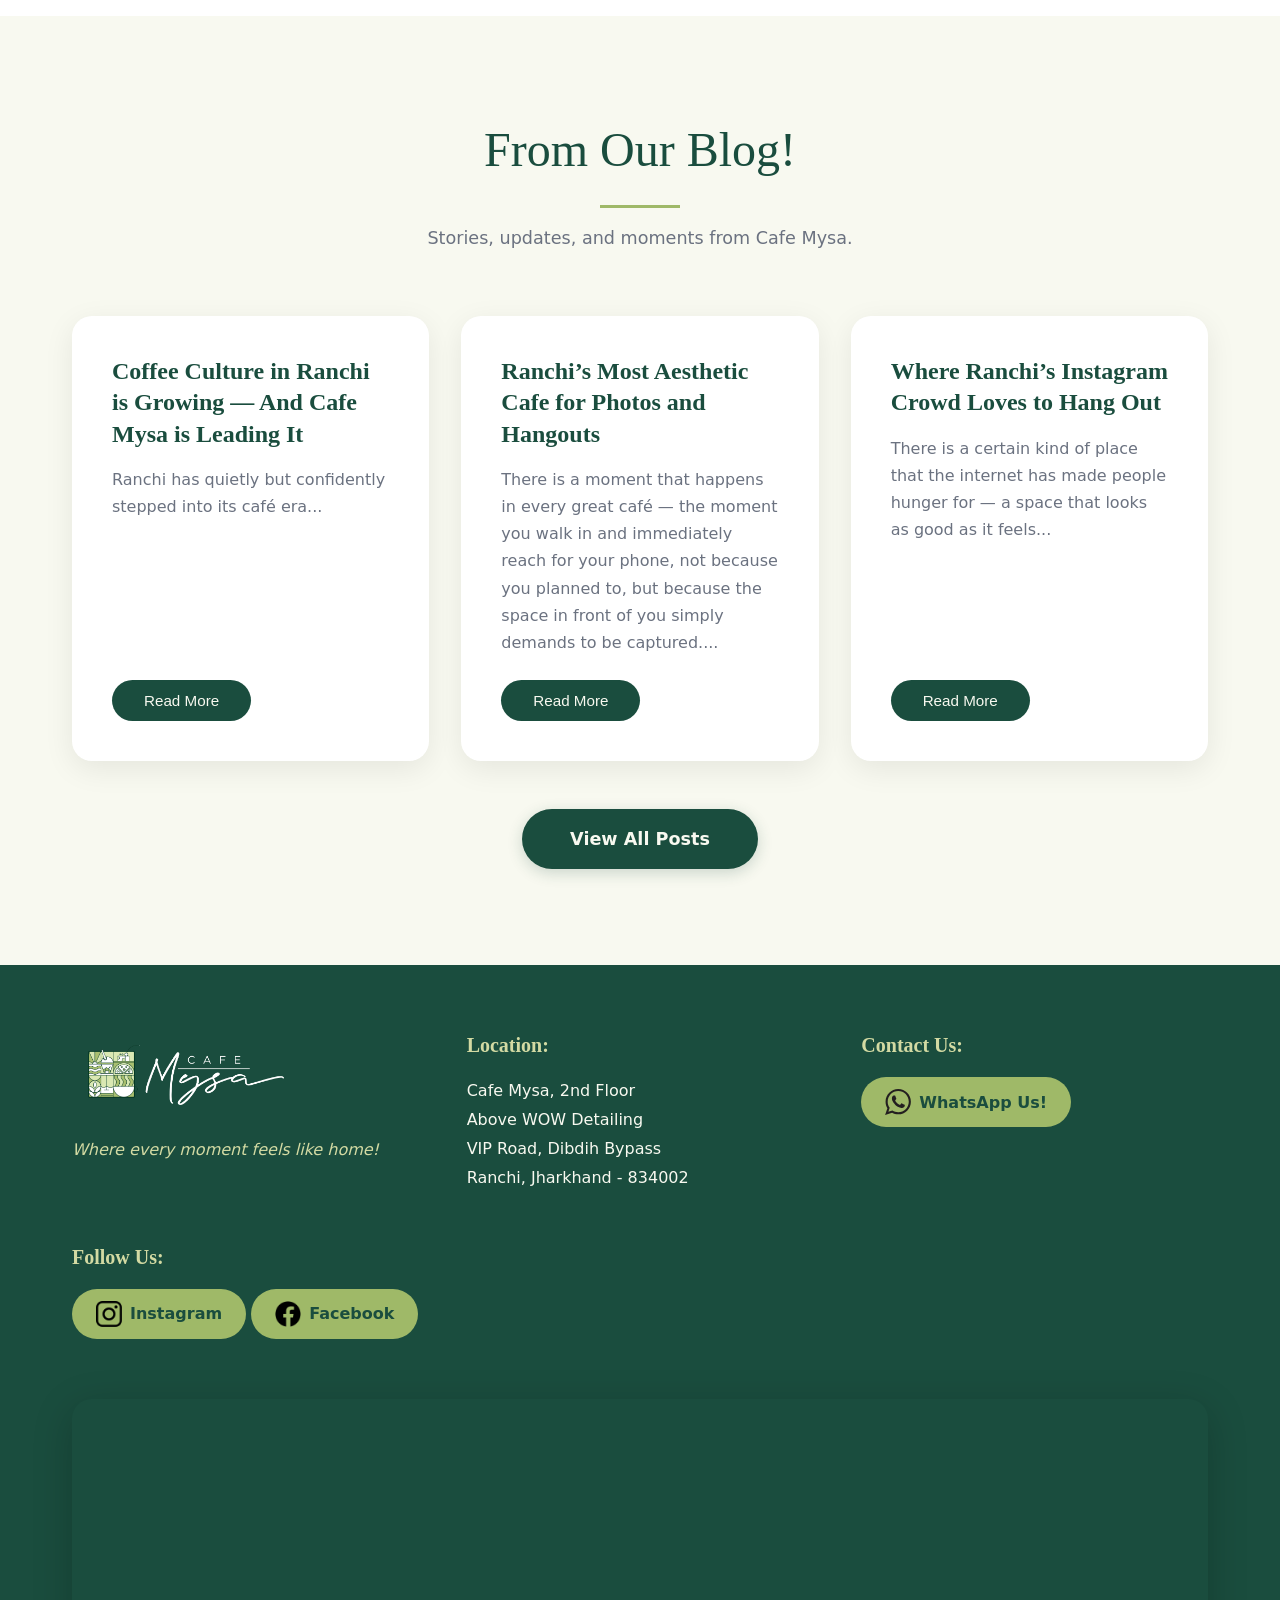
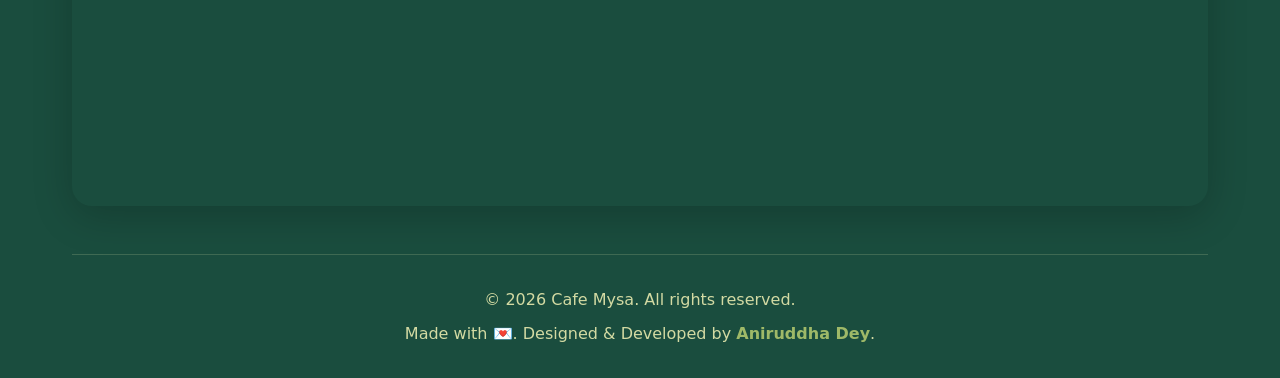
==== commit c627d6c9: "Updated Blogs and Stuff" ====
--- a/index.html
+++ b/index.html
@@ -416,24 +416,31 @@
         <div class="blog-grid">
             <!-- Blog Post 1 -->
             <div class="blog-card reveal" data-blog="blog1">
-                <h3>The Art of Brewing Perfect Coffee.</h3> <!-- Update the Title Here! -->
-                <p class="blog-preview">Discover the secrets behind our signature brews and what makes each cup special. From bean selection to the final pour...</p> <!-- Update the Sneak Peak Here! -->
+                <h3>Coffee Culture in Ranchi is Growing — And Cafe Mysa is Leading It</h3> <!-- Update the Title Here! -->
+                <p class="blog-preview">Ranchi has quietly but confidently stepped into its café era...</p> <!-- Update the Sneak Peak Here! -->
                 <button class="blog-read-more">Read More</button>
             </div>
             
             <!-- Blog Post 2 -->
             <div class="blog-card reveal" data-blog="blog2">
-                <h3>A Day in the Life at Cafe Mysa.</h3> <!-- Update the Title Here! -->
-                <p class="blog-preview">Join us as we take you through a typical day at the café, from early morning prep to late-night conversations...</p>  <!-- Update the Sneak Peak Here! -->
+                <h3>Ranchi’s Most Aesthetic Cafe for Photos and Hangouts</h3> <!-- Update the Title Here! -->
+                <p class="blog-preview">There is a moment that happens in every great café — the moment you walk in and immediately reach for your phone, not because you planned to, but because the space in front of you simply demands to be captured....</p>  <!-- Update the Sneak Peak Here! -->
                 <button class="blog-read-more">Read More</button>
             </div>
             
             <!-- Blog Post 3 -->
             <div class="blog-card reveal" data-blog="blog3">
-                <h3>Meet Our Community!</h3> <!-- Update the Title Here! -->
-                <p class="blog-preview">The stories of our regulars, their favorite spots, and what keeps them coming back to Mysa...</p> <!-- Update the Sneak Peak Here! -->
+                <h3>Where Ranchi’s Instagram Crowd Loves to Hang Out</h3> <!-- Update the Title Here! -->
+                <p class="blog-preview">There is a certain kind of place that the internet has made people hunger for — a space that looks as good as it feels...</p> <!-- Update the Sneak Peak Here! -->
                 <button class="blog-read-more">Read More</button>
             </div>
+            </div>
+        <div class="blog-view-all">
+            <a href="./blog.html" class="blog-view-all-button">View All Posts</a>
+        </div>
+        
+    </div>
+</section>
         </div>
     </div>
 </section>
--- a/css/style.css
+++ b/css/style.css
@@ -944,6 +944,31 @@
     transform: scale(1.05);
 }
 
+/* View All Posts Button */
+.blog-view-all {
+    text-align: center;
+    margin-top: 3rem;
+}
+
+.blog-view-all-button {
+    display: inline-block;
+    padding: 1rem 3rem;
+    background: var(--color-dark-green);
+    color: var(--color-cream);
+    border-radius: 50px;
+    font-size: 1.1rem;
+    font-weight: 600;
+    transition: var(--transition-smooth);
+    box-shadow: 0 4px 15px rgba(26, 77, 62, 0.2);
+}
+
+.blog-view-all-button:hover {
+    background: var(--color-medium-green);
+    transform: translateY(-2px);
+    box-shadow: 0 6px 20px rgba(26, 77, 62, 0.3);
+}
+
+
 /* Blog Modal/Popup */
 .blog-modal {
     display: none;
@@ -1034,6 +1059,7 @@
     }
 }
 
+
 /* Mobile Responsive */
 @media (max-width: 768px) {
     .blog-grid {
@@ -1209,6 +1235,101 @@
 
 .credit-link:hover::after {
     width: 100%;
+}
+
+/* ===============================
+   BLOG PAGE SPECIFIC STYLES
+   =============================== */
+
+/* Blog Header */
+.blog-header {
+    background: var(--color-cream);
+    padding: 1.5rem 0;
+    box-shadow: 0 2px 10px rgba(0, 0, 0, 0.05);
+    position: sticky;
+    top: 0;
+    z-index: 100;
+}
+
+.blog-header-container {
+    max-width: 1400px;
+    margin: 0 auto;
+    padding: 0 2rem;
+}
+
+.blog-header-logo {
+    height: 50px;
+    width: auto;
+}
+
+/* Blog Hero Section */
+.blog-hero {
+    background: linear-gradient(to bottom, var(--color-cream), var(--color-white));
+    padding: 4rem 2rem 3rem;
+    text-align: center;
+}
+
+.blog-hero-title {
+    font-family: var(--font-primary);
+    font-size: clamp(2.5rem, 5vw, 3.5rem);
+    font-weight: 400;
+    color: var(--color-dark-green);
+    margin-bottom: 1rem;
+    line-height: 1.2;
+}
+
+.blog-hero-subtitle {
+    font-size: clamp(1.1rem, 2vw, 1.3rem);
+    color: var(--color-gray);
+    margin-bottom: 1.5rem;
+}
+
+.blog-hero-underline {
+    width: 80px;
+    height: 3px;
+    background: var(--color-medium-green);
+    margin: 0 auto;
+}
+
+/* Blog Page Section */
+.blog-page-section {
+    background: var(--color-white);
+    padding: var(--spacing-xl) 0;
+}
+
+/* Back to Home Button */
+.blog-back-home {
+    text-align: center;
+    margin-top: 4rem;
+}
+
+.blog-back-button {
+    display: inline-block;
+    padding: 1rem 2.5rem;
+    background: var(--color-medium-green);
+    color: var(--color-dark-green);
+    border-radius: 50px;
+    font-size: 1rem;
+    font-weight: 600;
+    transition: var(--transition-smooth);
+    box-shadow: 0 4px 15px rgba(159, 185, 104, 0.3);
+}
+
+.blog-back-button:hover {
+    background: var(--color-light-green);
+    transform: translateY(-2px);
+    box-shadow: 0 6px 20px rgba(159, 185, 104, 0.4);
+}
+
+/* Mobile Responsive */
+@media (max-width: 768px) {
+    .blog-header-logo {
+        height: 40px;
+    }
+    
+    .blog-hero {
+        padding: 3rem 1rem 2rem;
+    }
 }
 
 /* ===============================
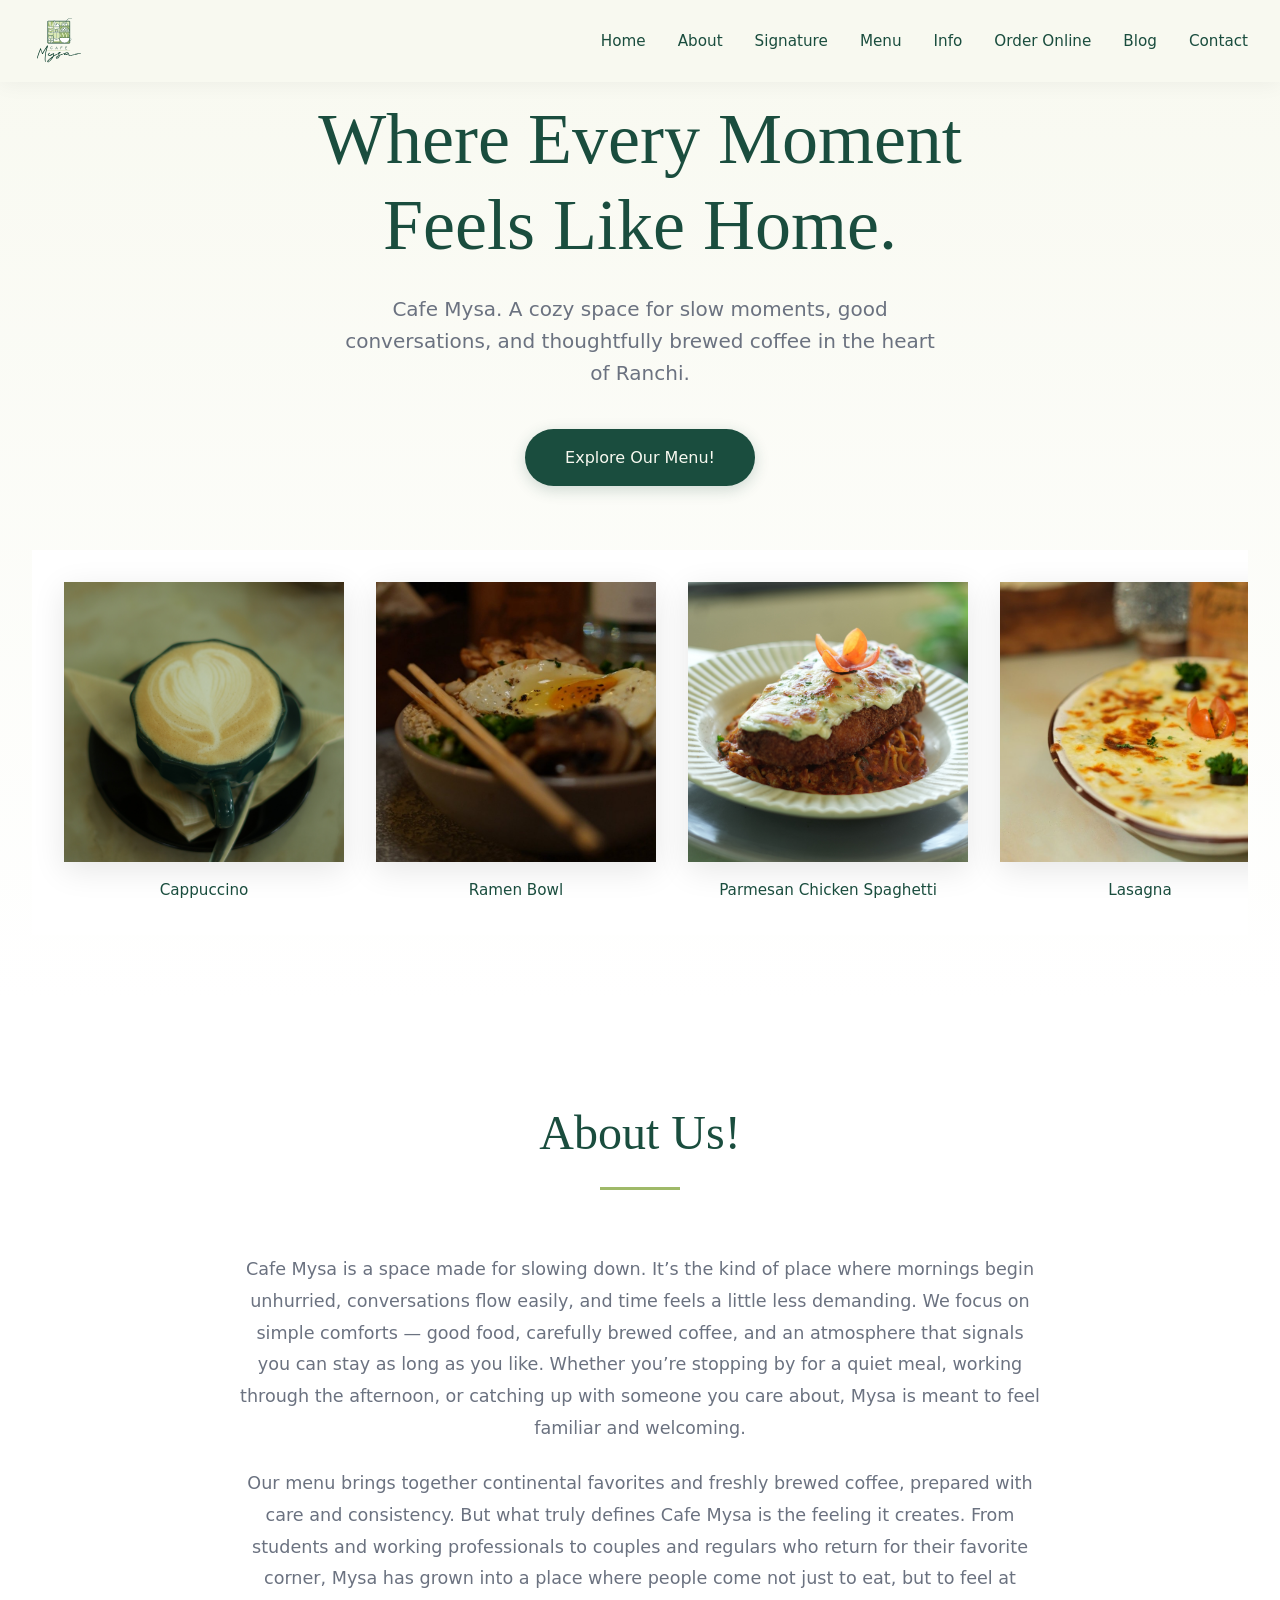
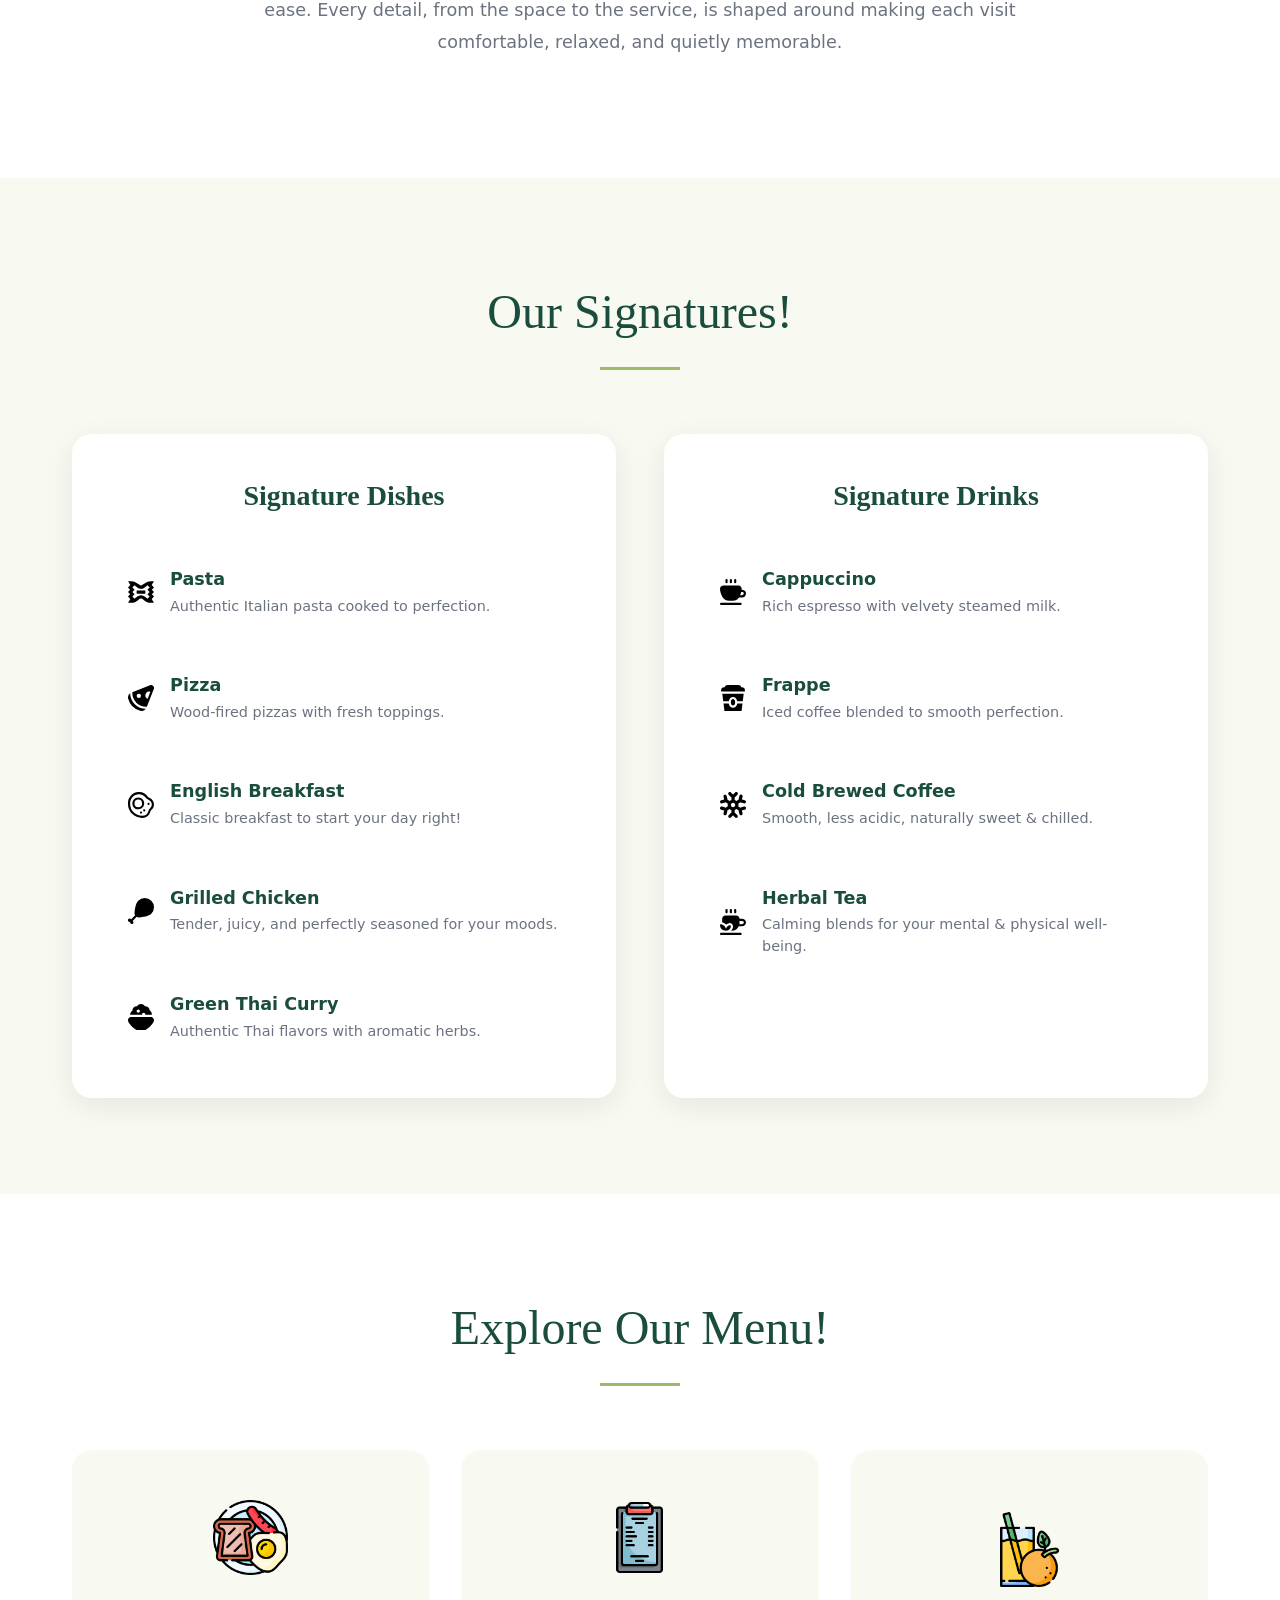
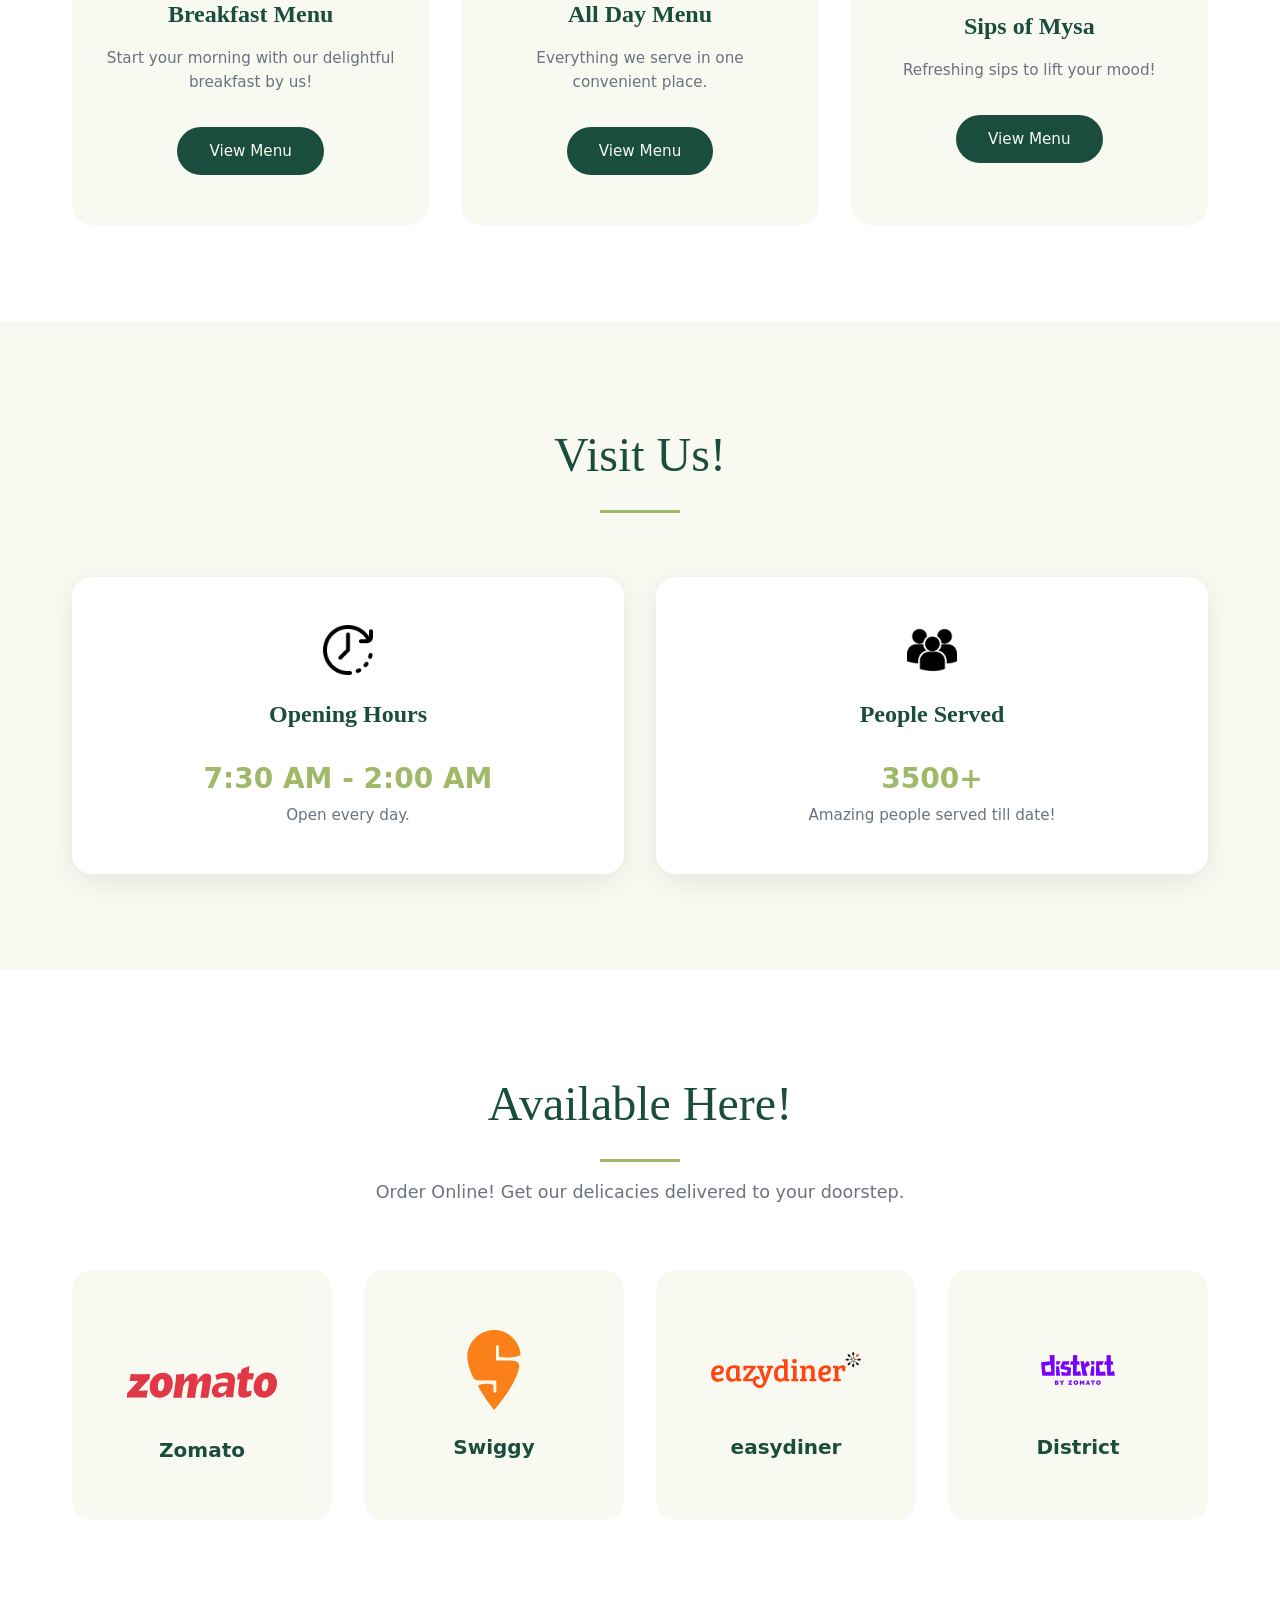
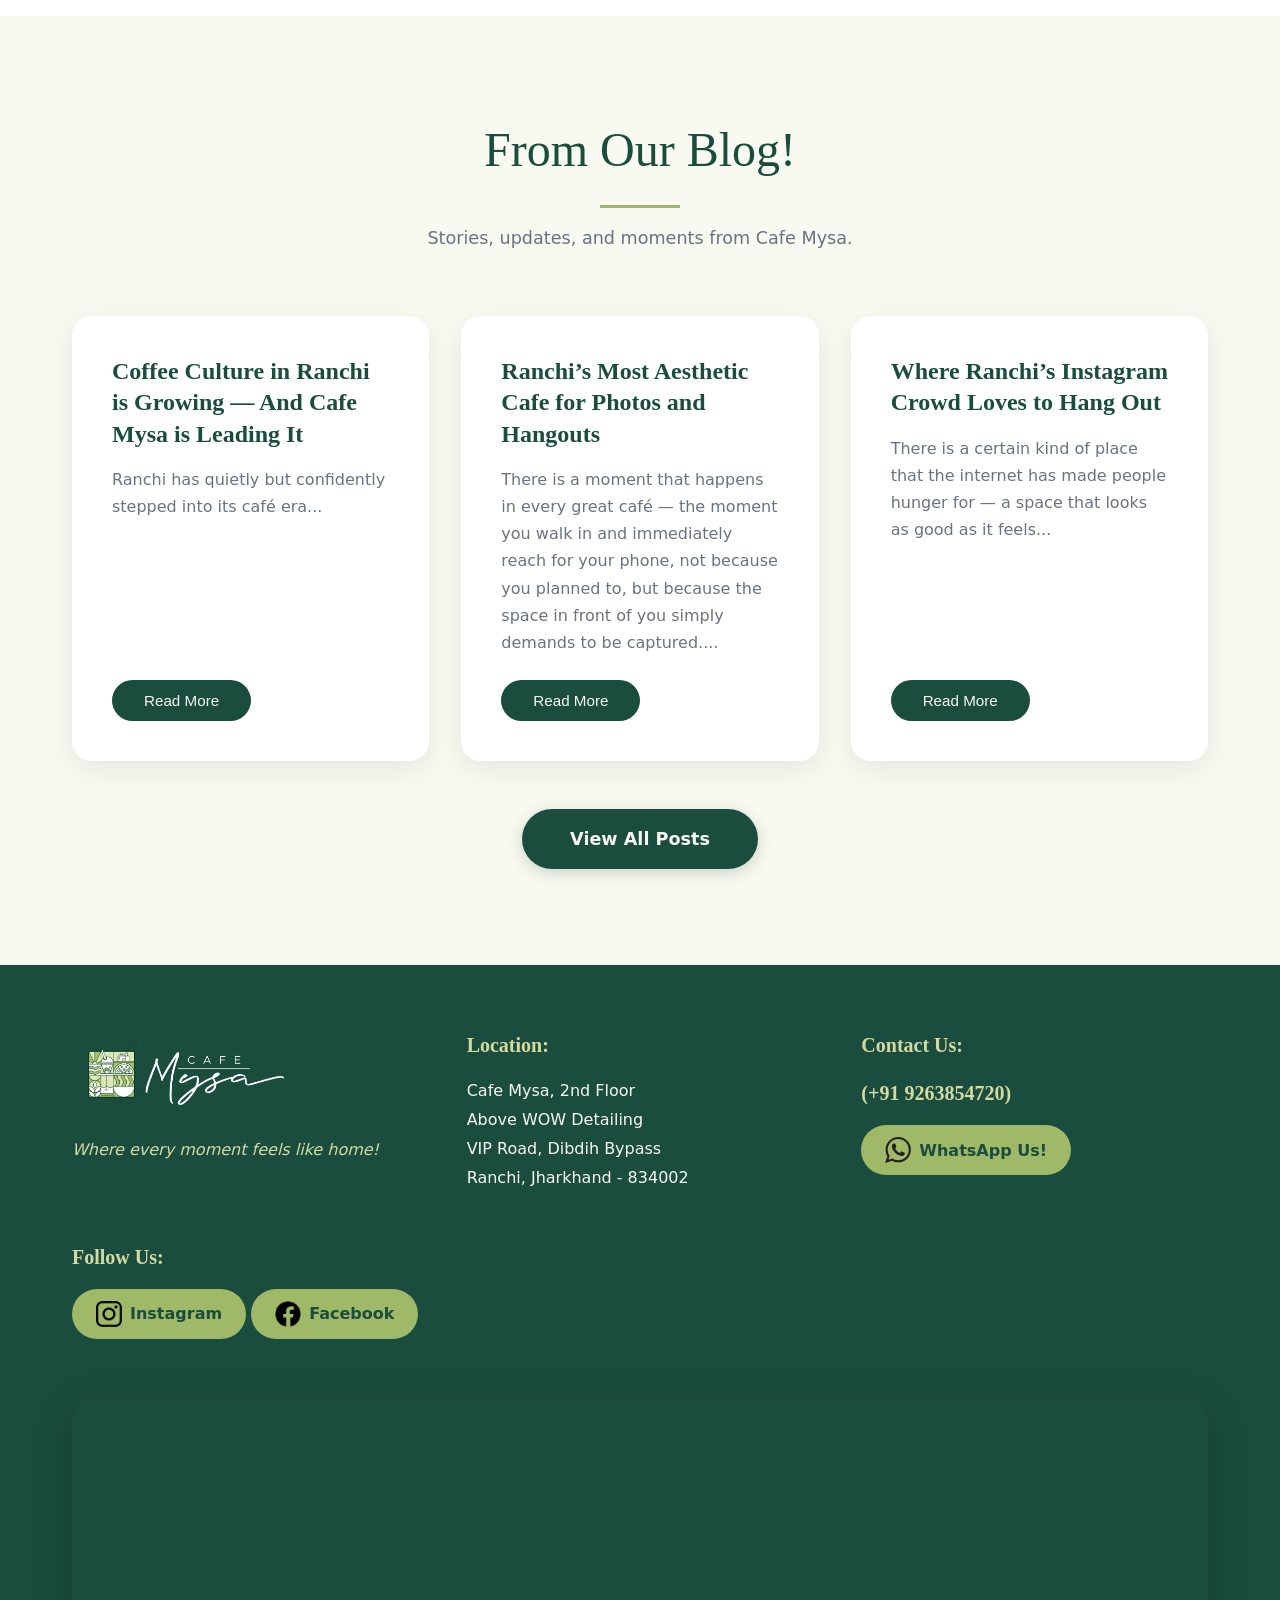
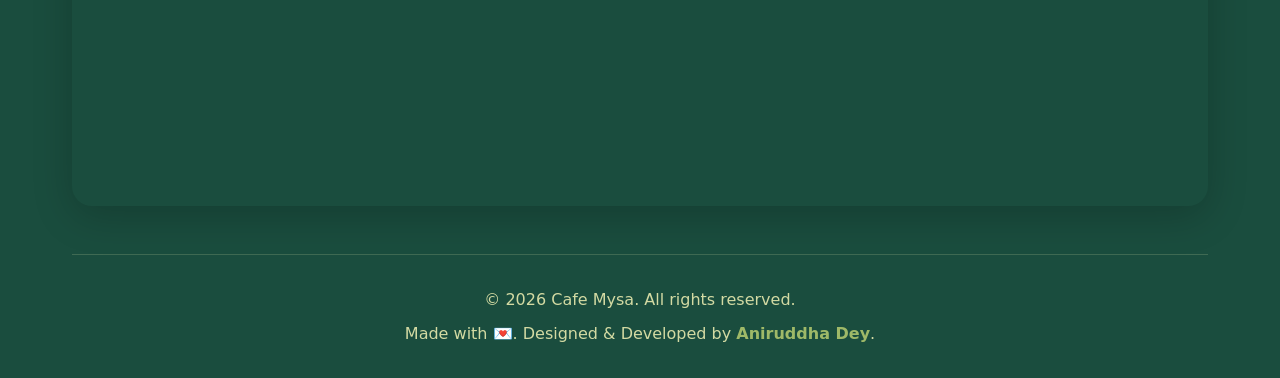
==== commit 15aac515: "Added Phone Number for SEO" ====
--- a/index.html
+++ b/index.html
@@ -477,6 +477,7 @@
     
     <div class="footer-section">
         <h4>Contact Us:</h4>
+        <h4>(+91 9263854720)</h4>
         <a href="https://wa.me/9263854720" class="whatsapp-button" target="_blank" rel="noopener">
             <div class="whatsapp-icon">
                 <img src="./icons/whatsapplogo.svg" alt="WhatsApp Icon">
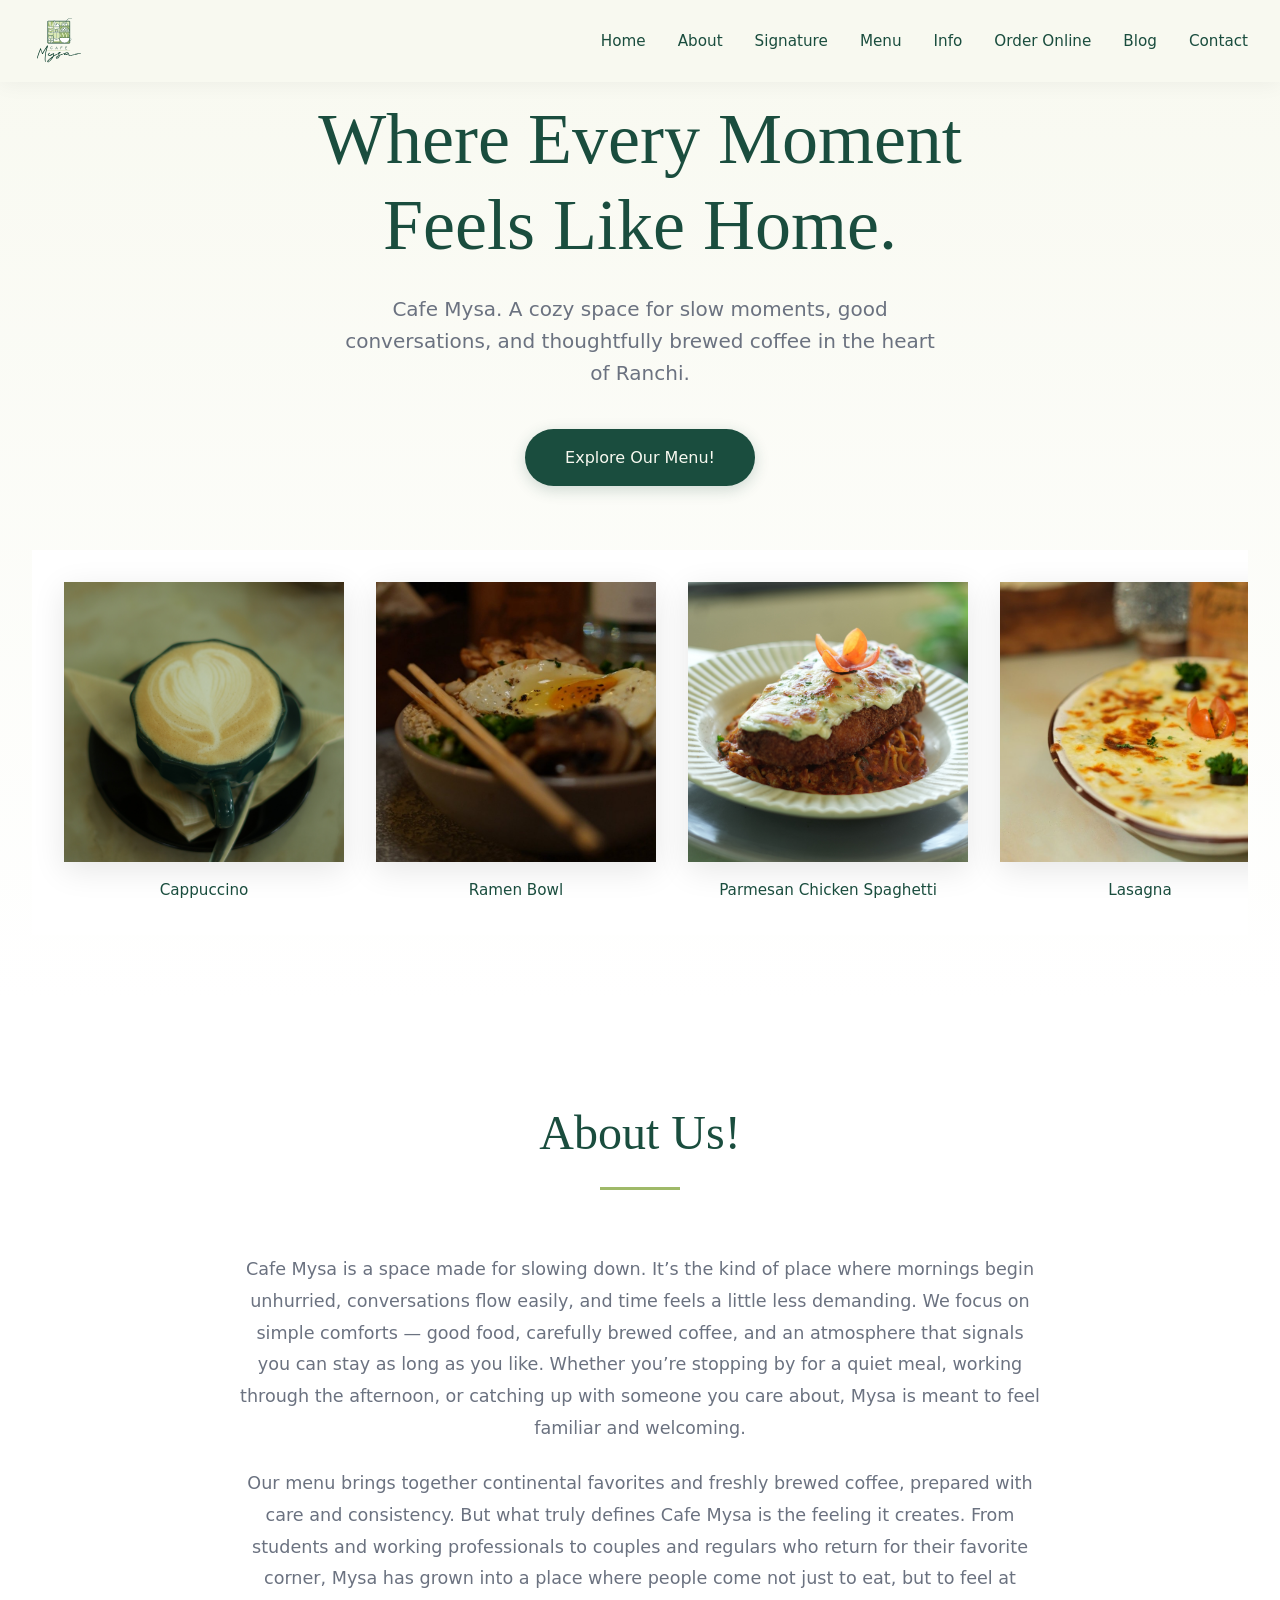
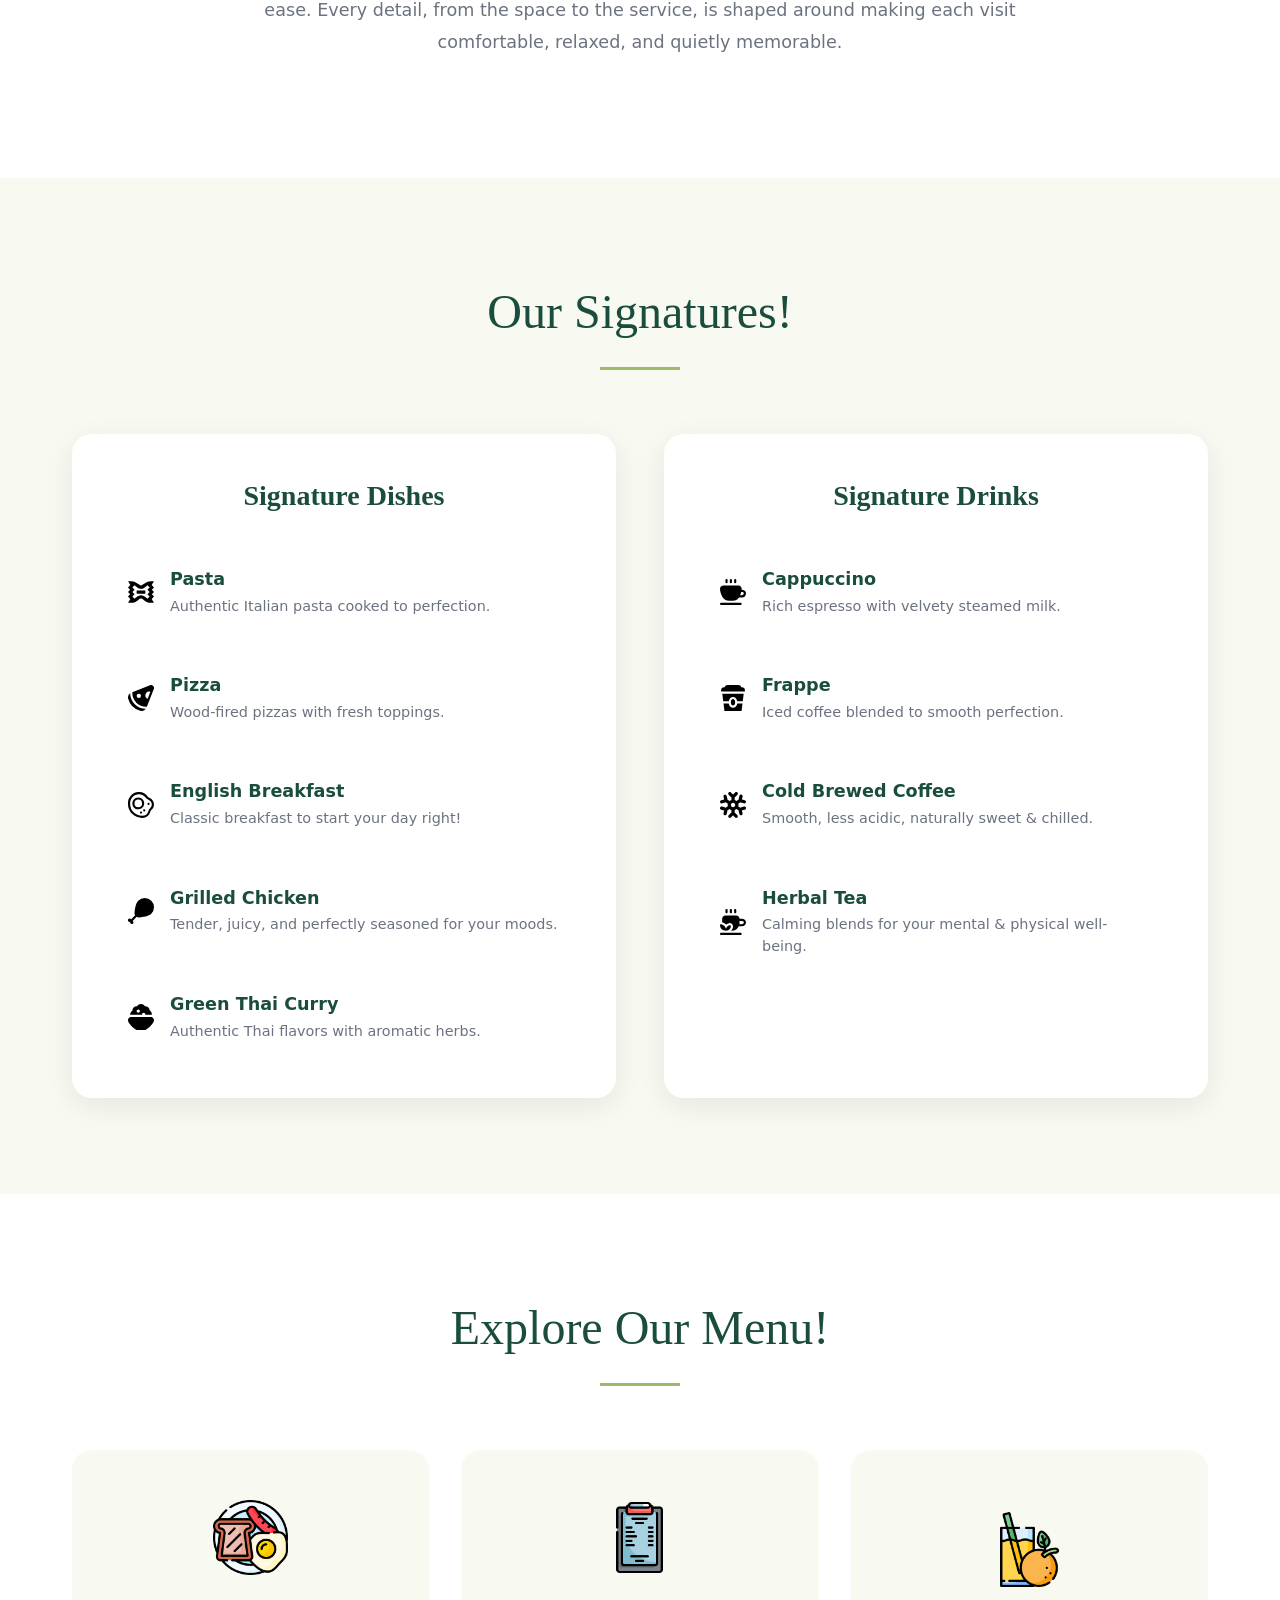
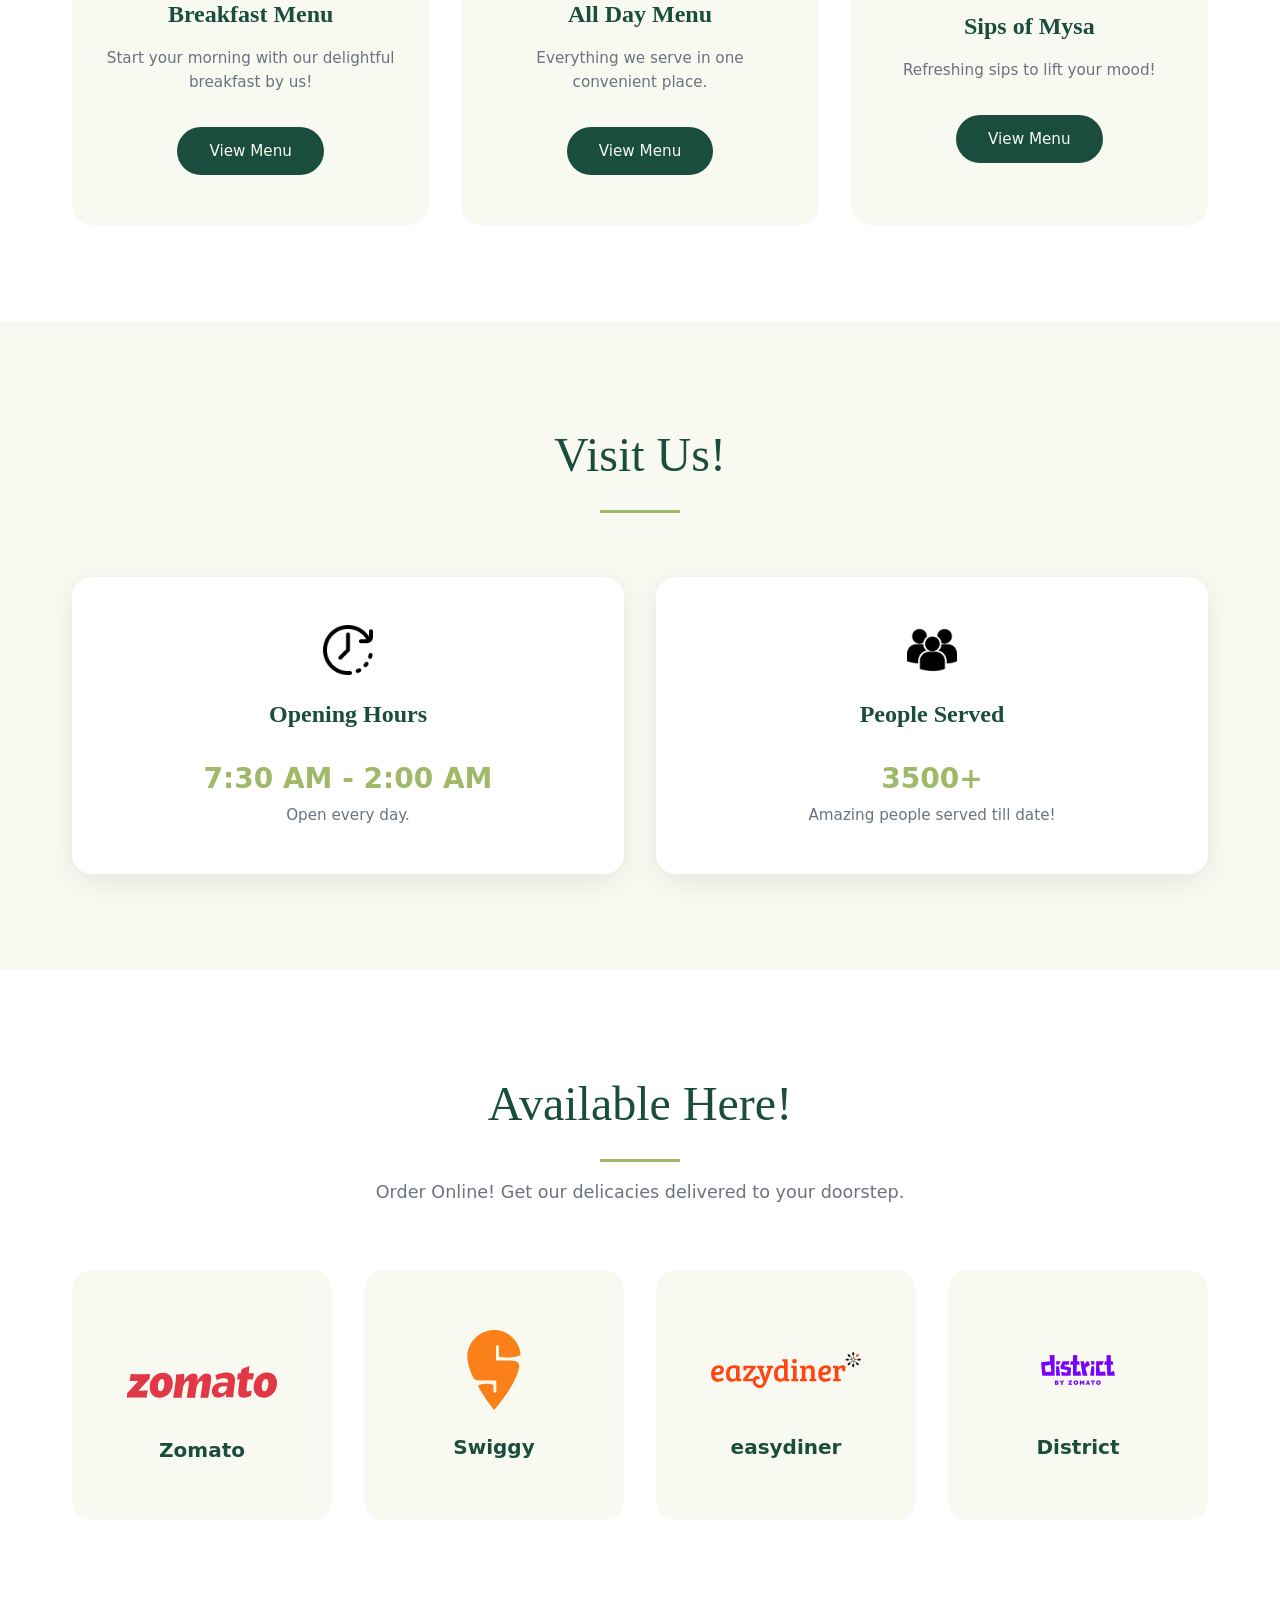
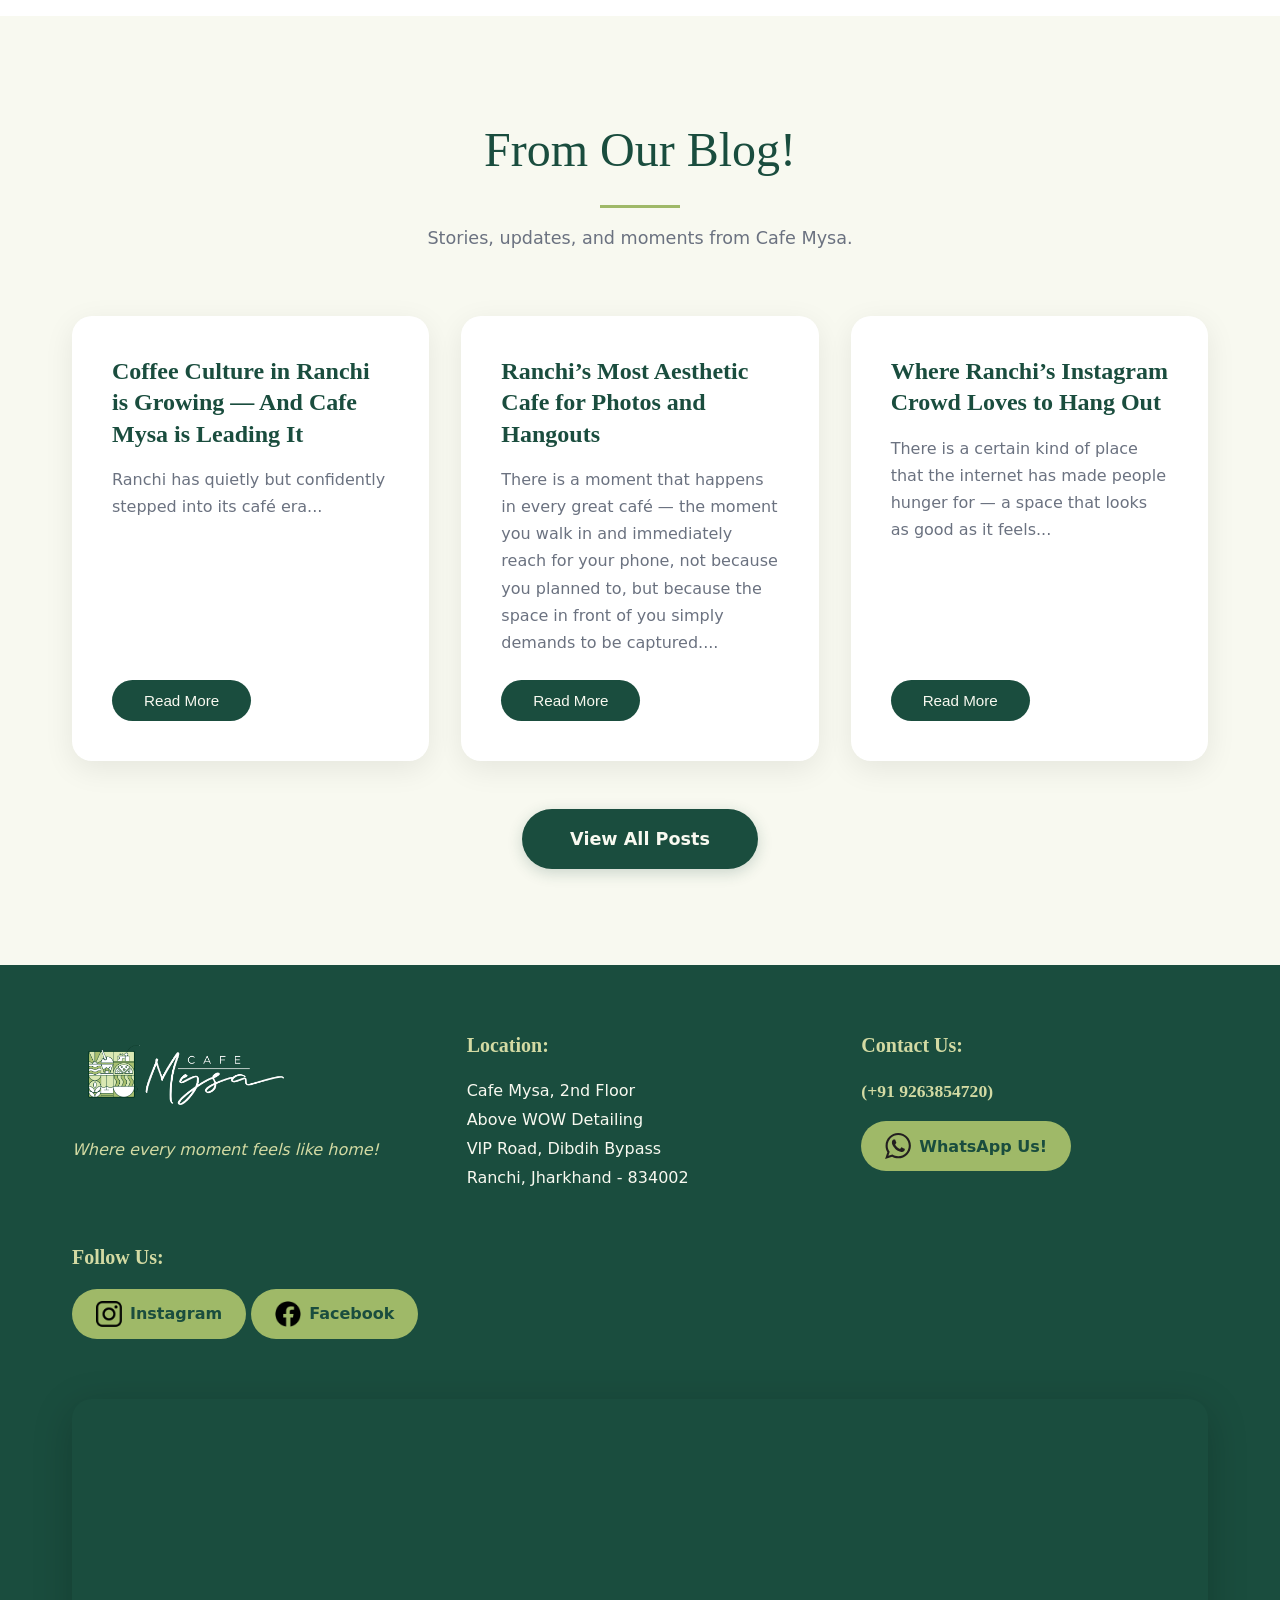
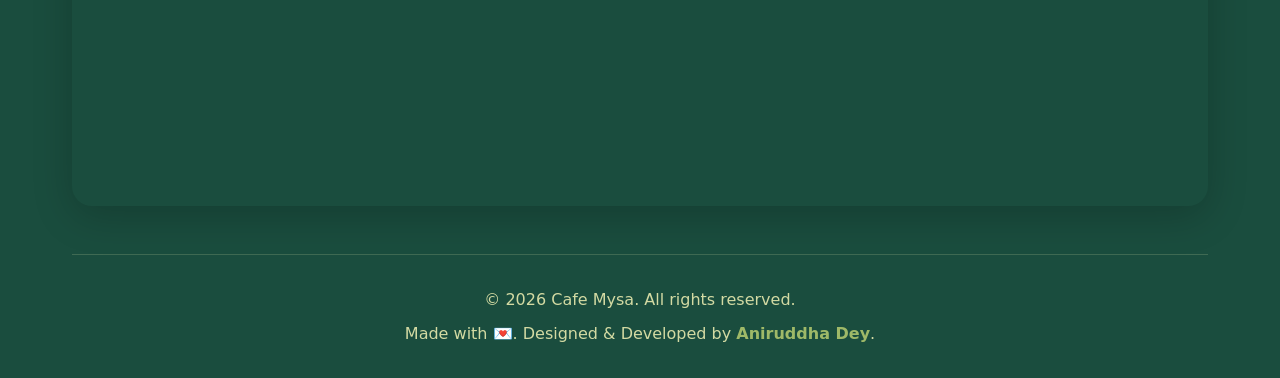
==== commit 9677b074: "Fixed Bugs" ====
--- a/index.html
+++ b/index.html
@@ -477,7 +477,7 @@
     
     <div class="footer-section">
         <h4>Contact Us:</h4>
-        <h4>(+91 9263854720)</h4>
+        <h6>(+91 9263854720)</h6>
         <a href="https://wa.me/9263854720" class="whatsapp-button" target="_blank" rel="noopener">
             <div class="whatsapp-icon">
                 <img src="./icons/whatsapplogo.svg" alt="WhatsApp Icon">
--- a/css/style.css
+++ b/css/style.css
@@ -1101,6 +1101,13 @@
     color: var(--color-light-green);
 }
 
+.footer-section h6 {
+    font-family: var(--font-primary);
+    font-size: 1.1rem;
+    margin-bottom: 1rem;
+    color: var(--color-light-green);
+}
+
 .footer-logo {
     height: 60px;
     width: auto;
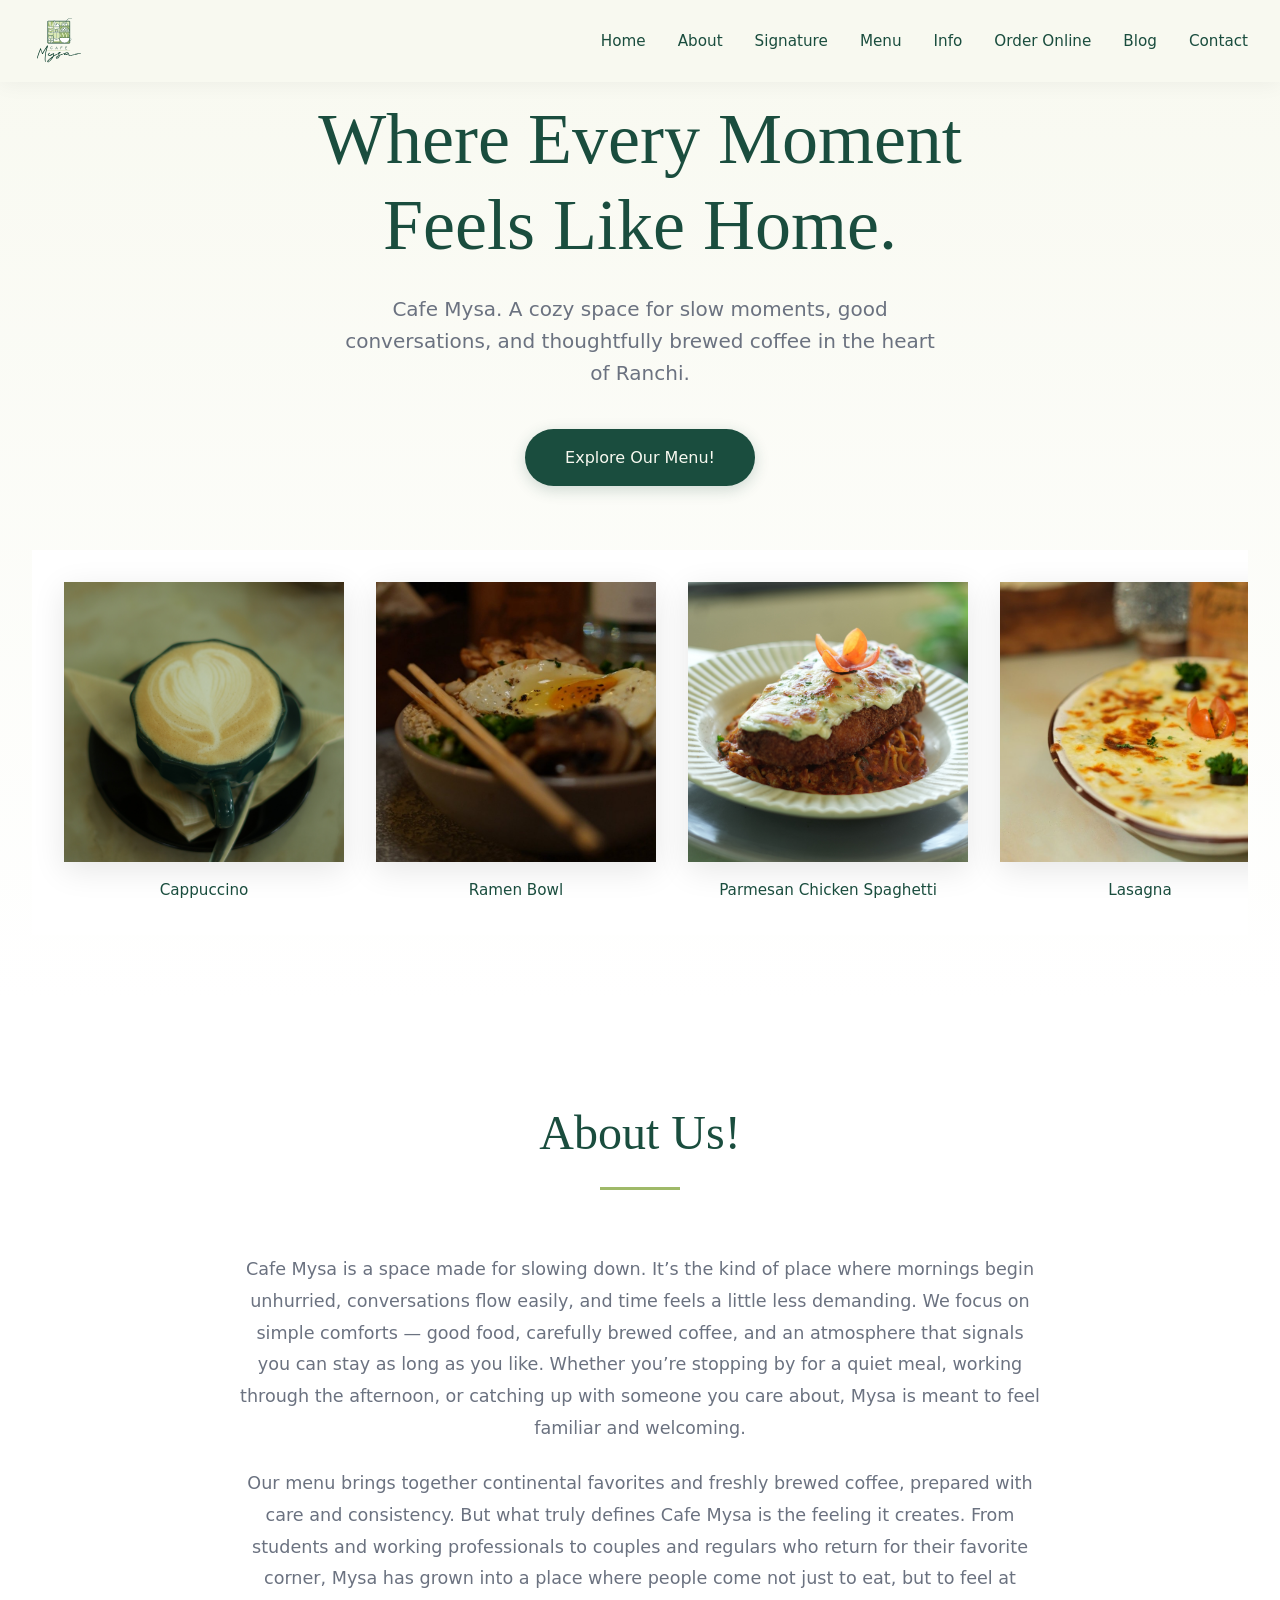
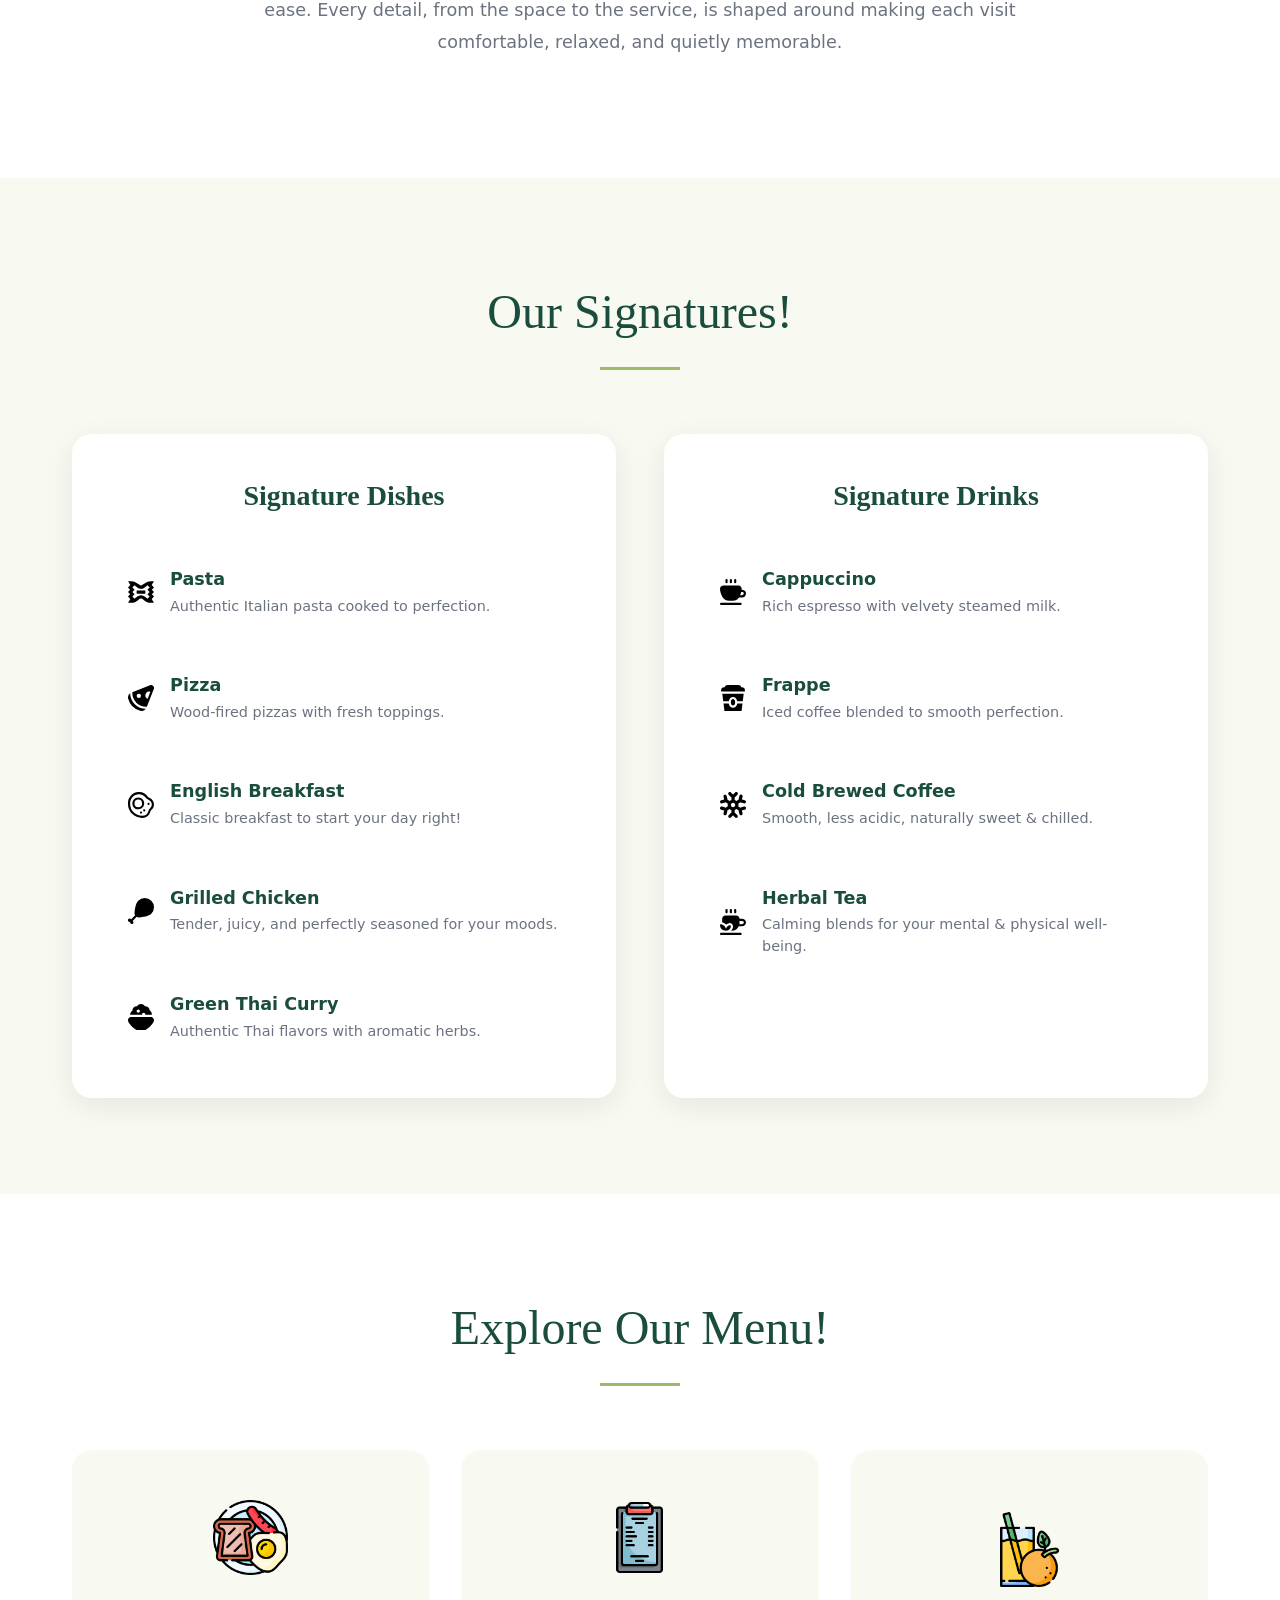
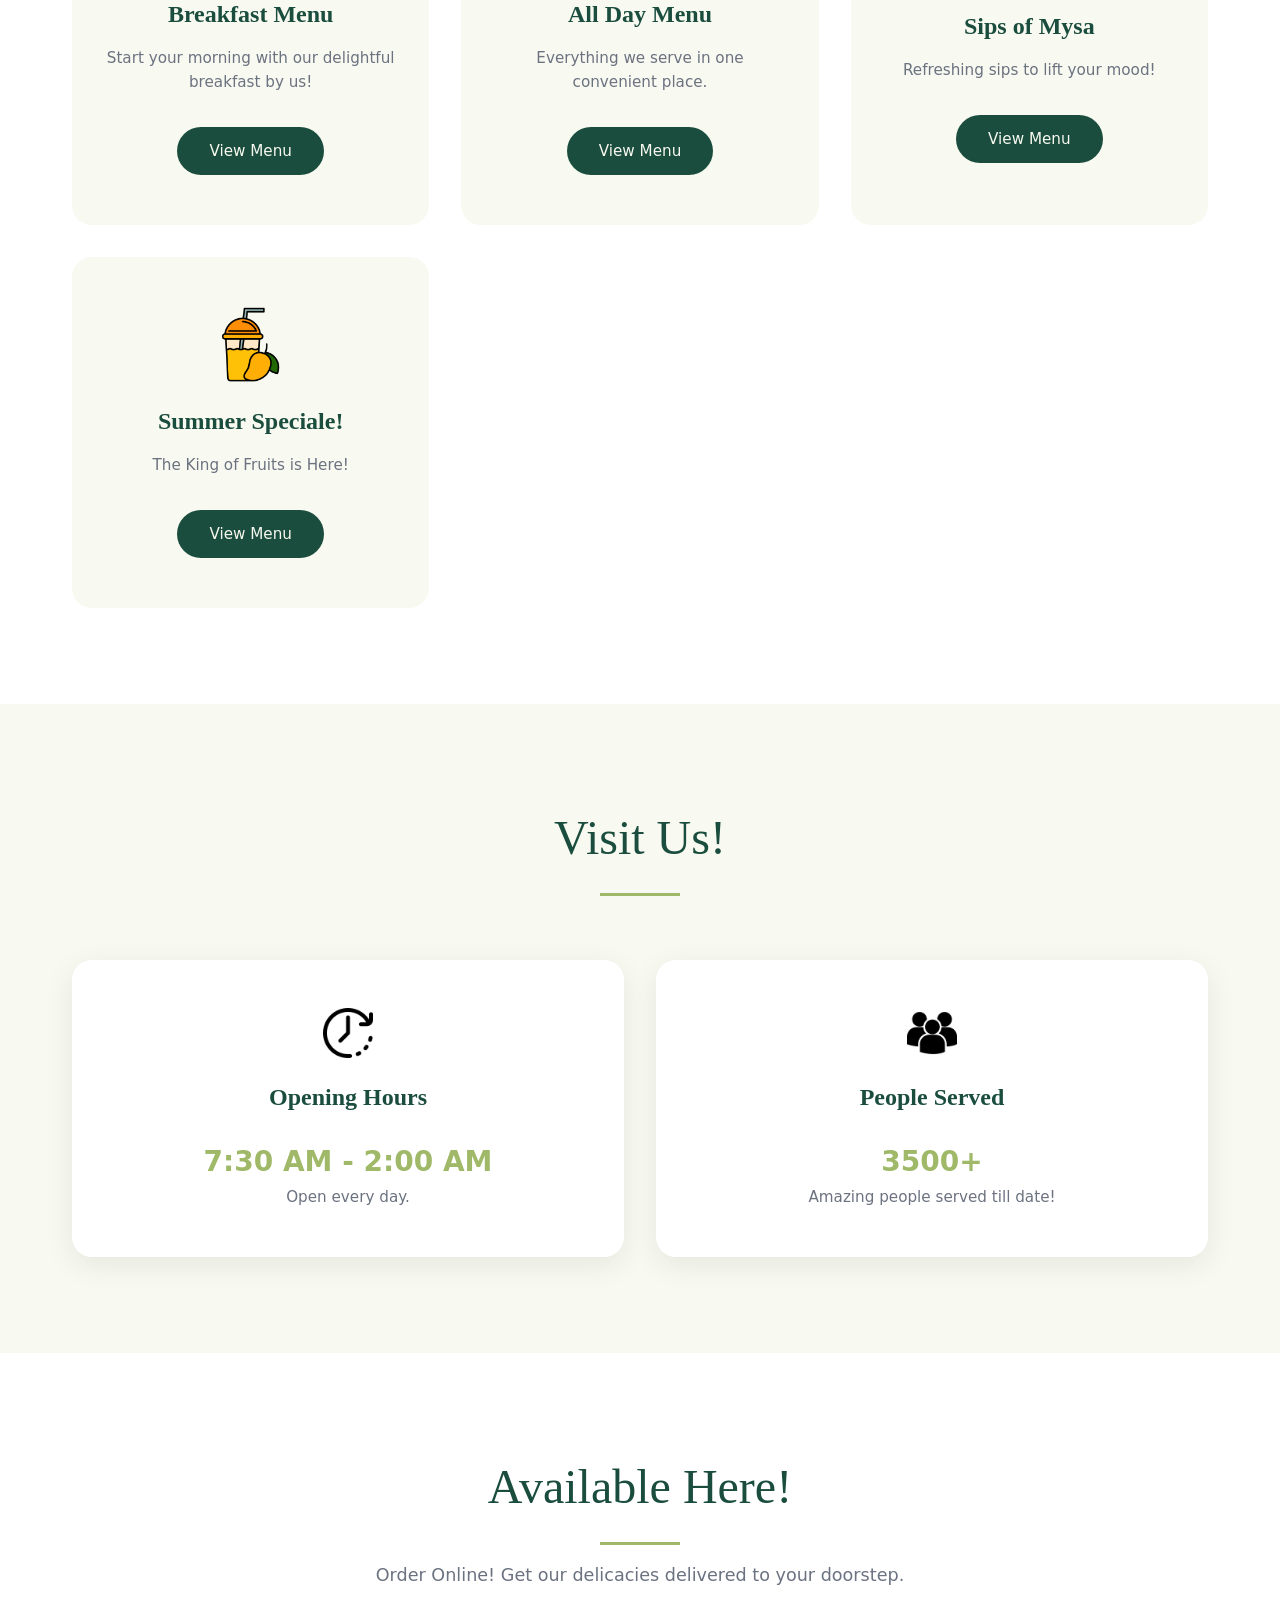
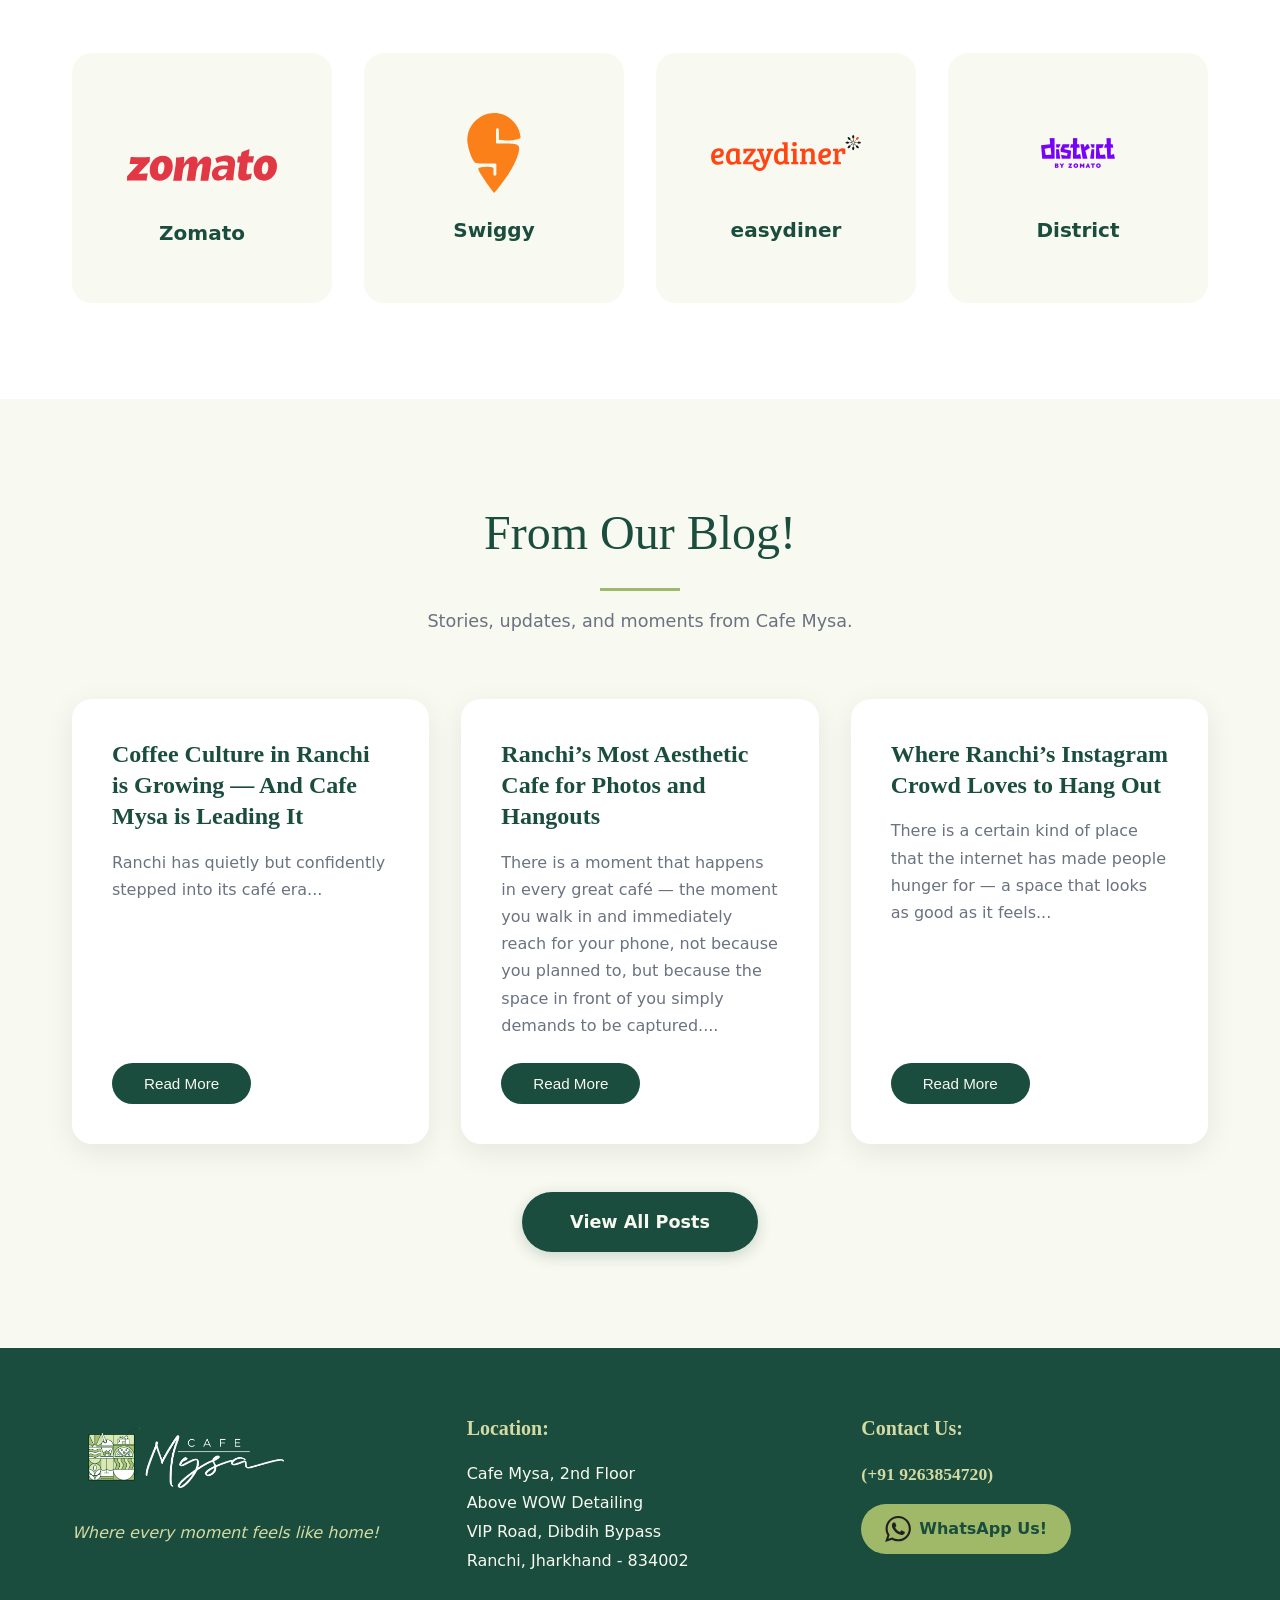
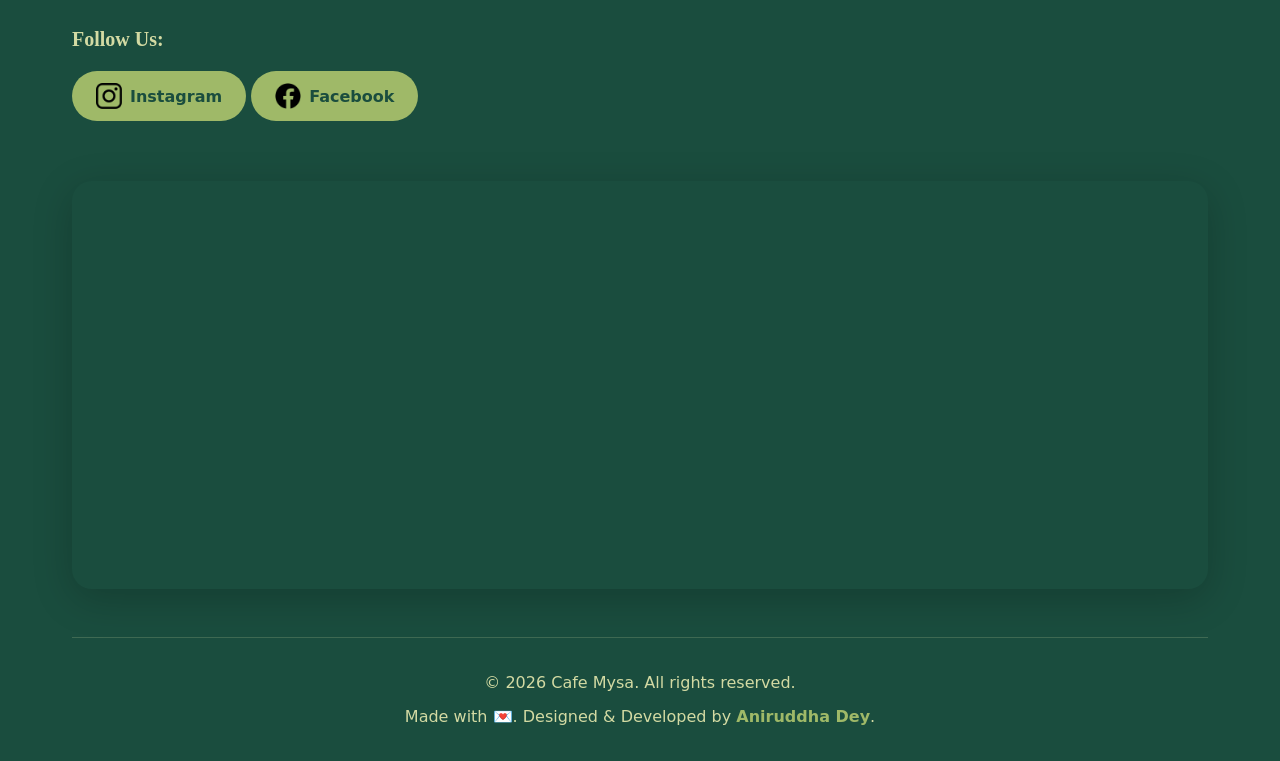
==== commit ff5e22e0: "Added Summer Speciale Menu" ====
--- a/index.html
+++ b/index.html
@@ -309,6 +309,17 @@
                     <p>Refreshing sips to lift your mood!</p>
                     <a href="#" class="menu-button" data-menu="Sips">View Menu</a>
                 </div>
+
+                <div class="menu-card reveal">
+                    <div class="summerspeciale-icon">
+                        <div class="summerspeciale-icon">
+                            <img src="./icons/summer-speciale.svg" alt="Summer Speciale Icon">
+                        </div>
+                    </div>
+                    <h3>Summer Speciale!</h3>
+                    <p>The King of Fruits is Here!</p>
+                    <a href="#" class="menu-button" data-menu="SummerSpeciale">View Menu</a>
+                </div>
             </div>
         </div>
     </section>
--- a/css/style.css
+++ b/css/style.css
@@ -716,6 +716,21 @@
     display: block;
 }
 
+.summerspeciale-icon {
+    width: 75px;
+    height: 75px;
+    line-height: 0;
+    display: block;
+    margin: 0 auto 1.5rem;
+}
+
+.summerspeciale-icon img {
+    width: 100%;
+    height: 100%;
+    object-fit: contain;
+    display: block;
+}
+
 /* ===============================
    INFO SECTION
    =============================== */
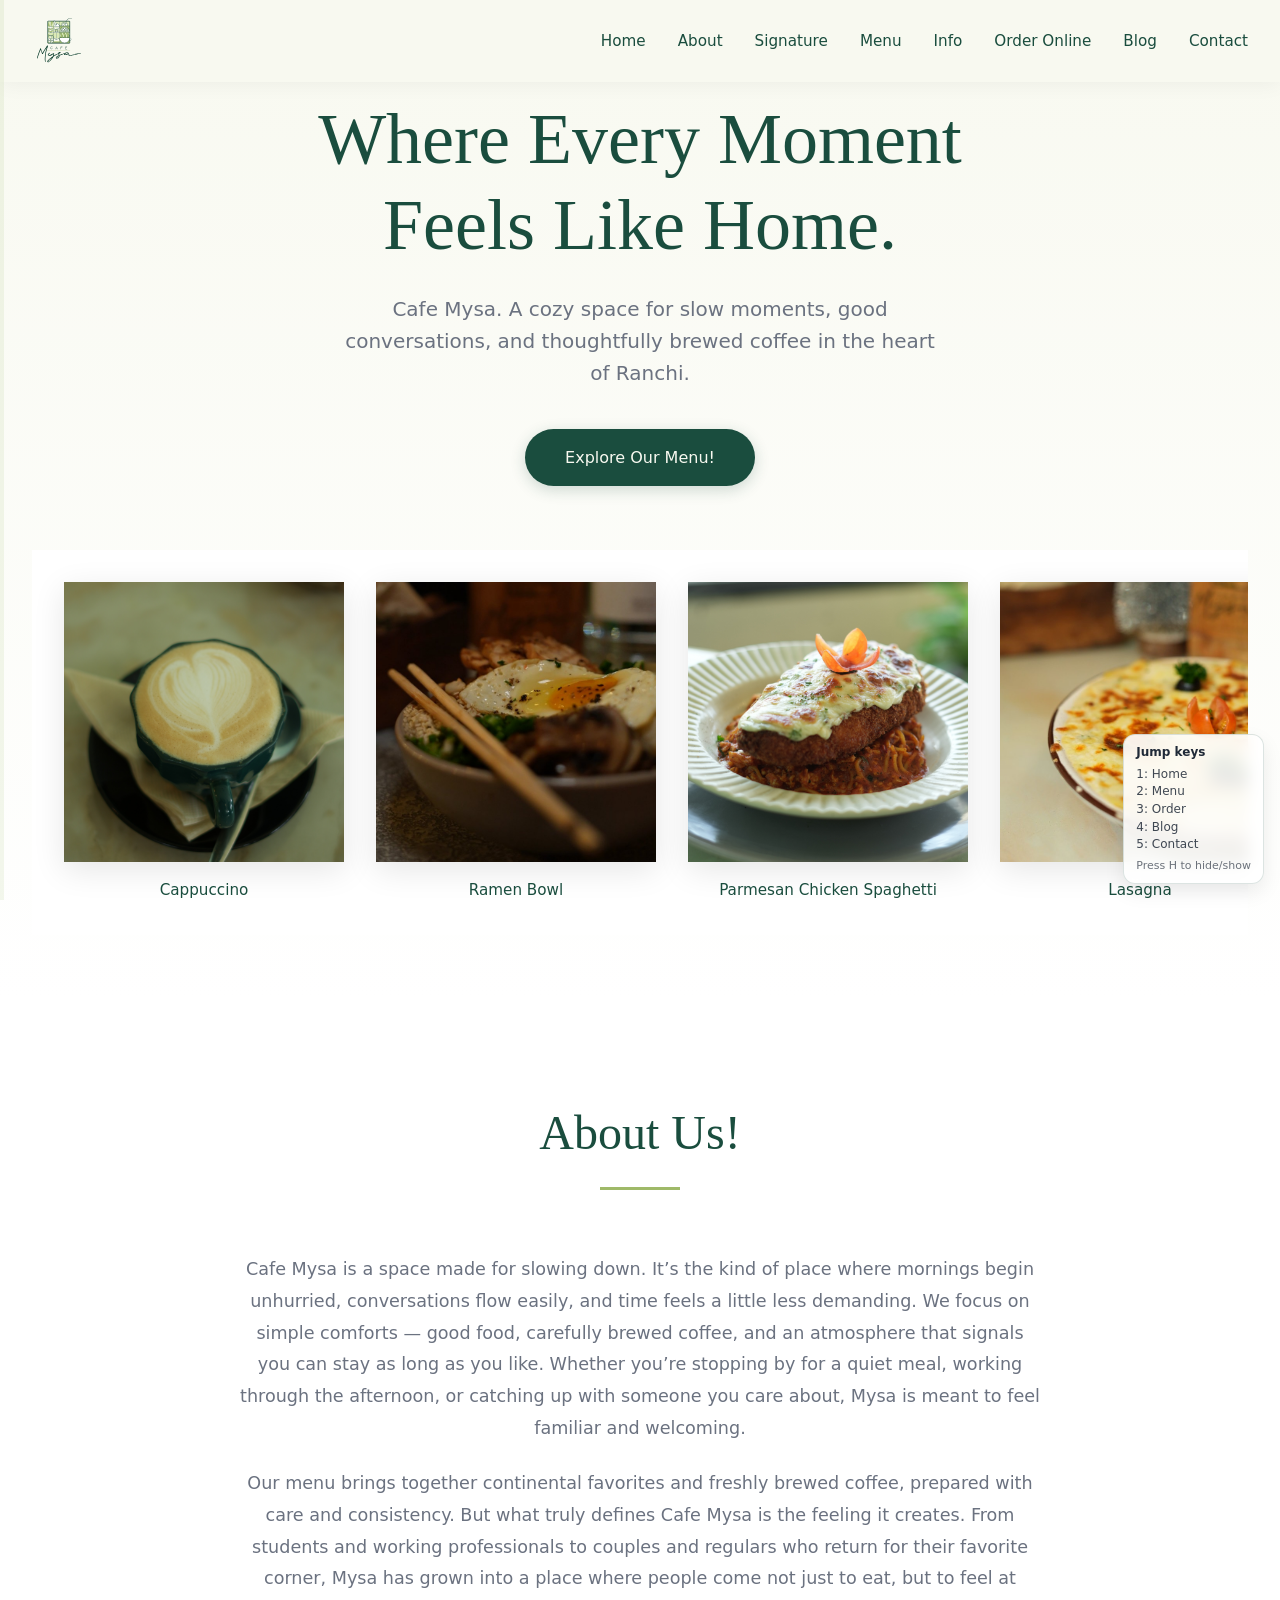
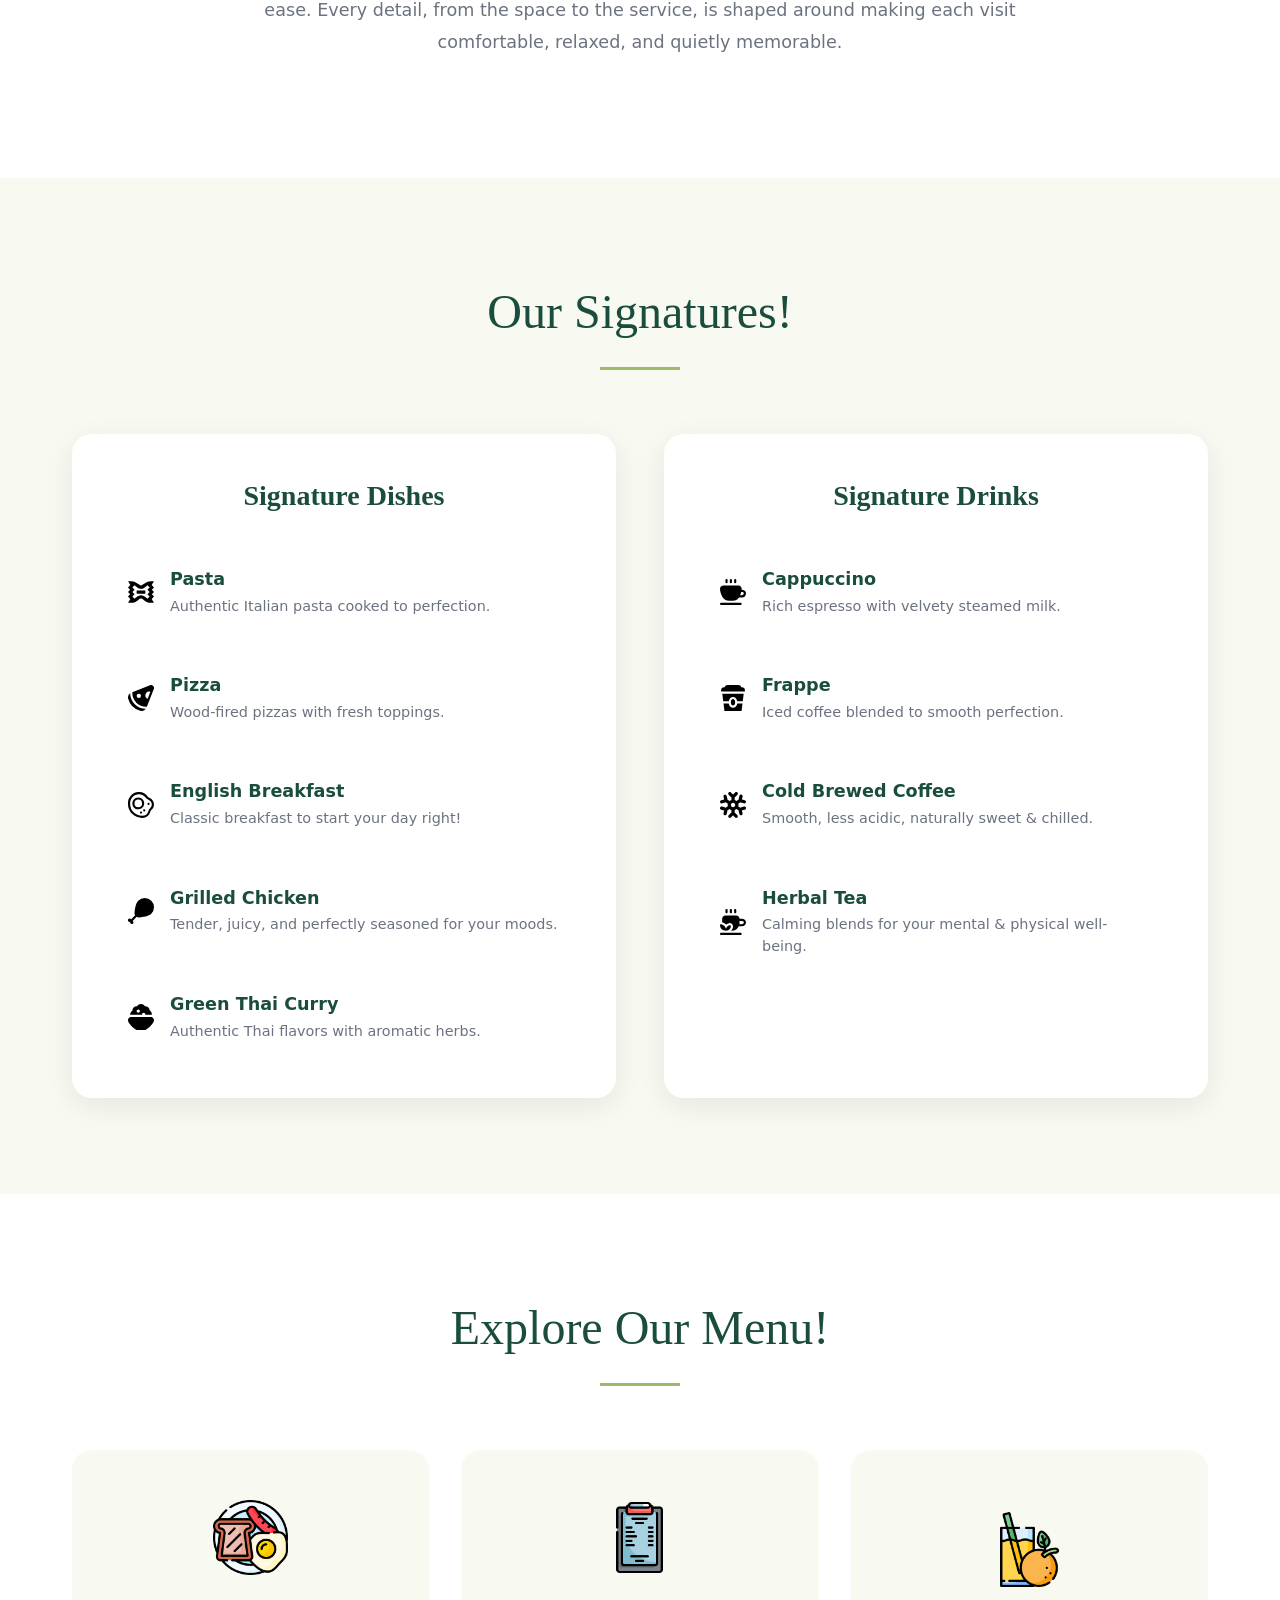
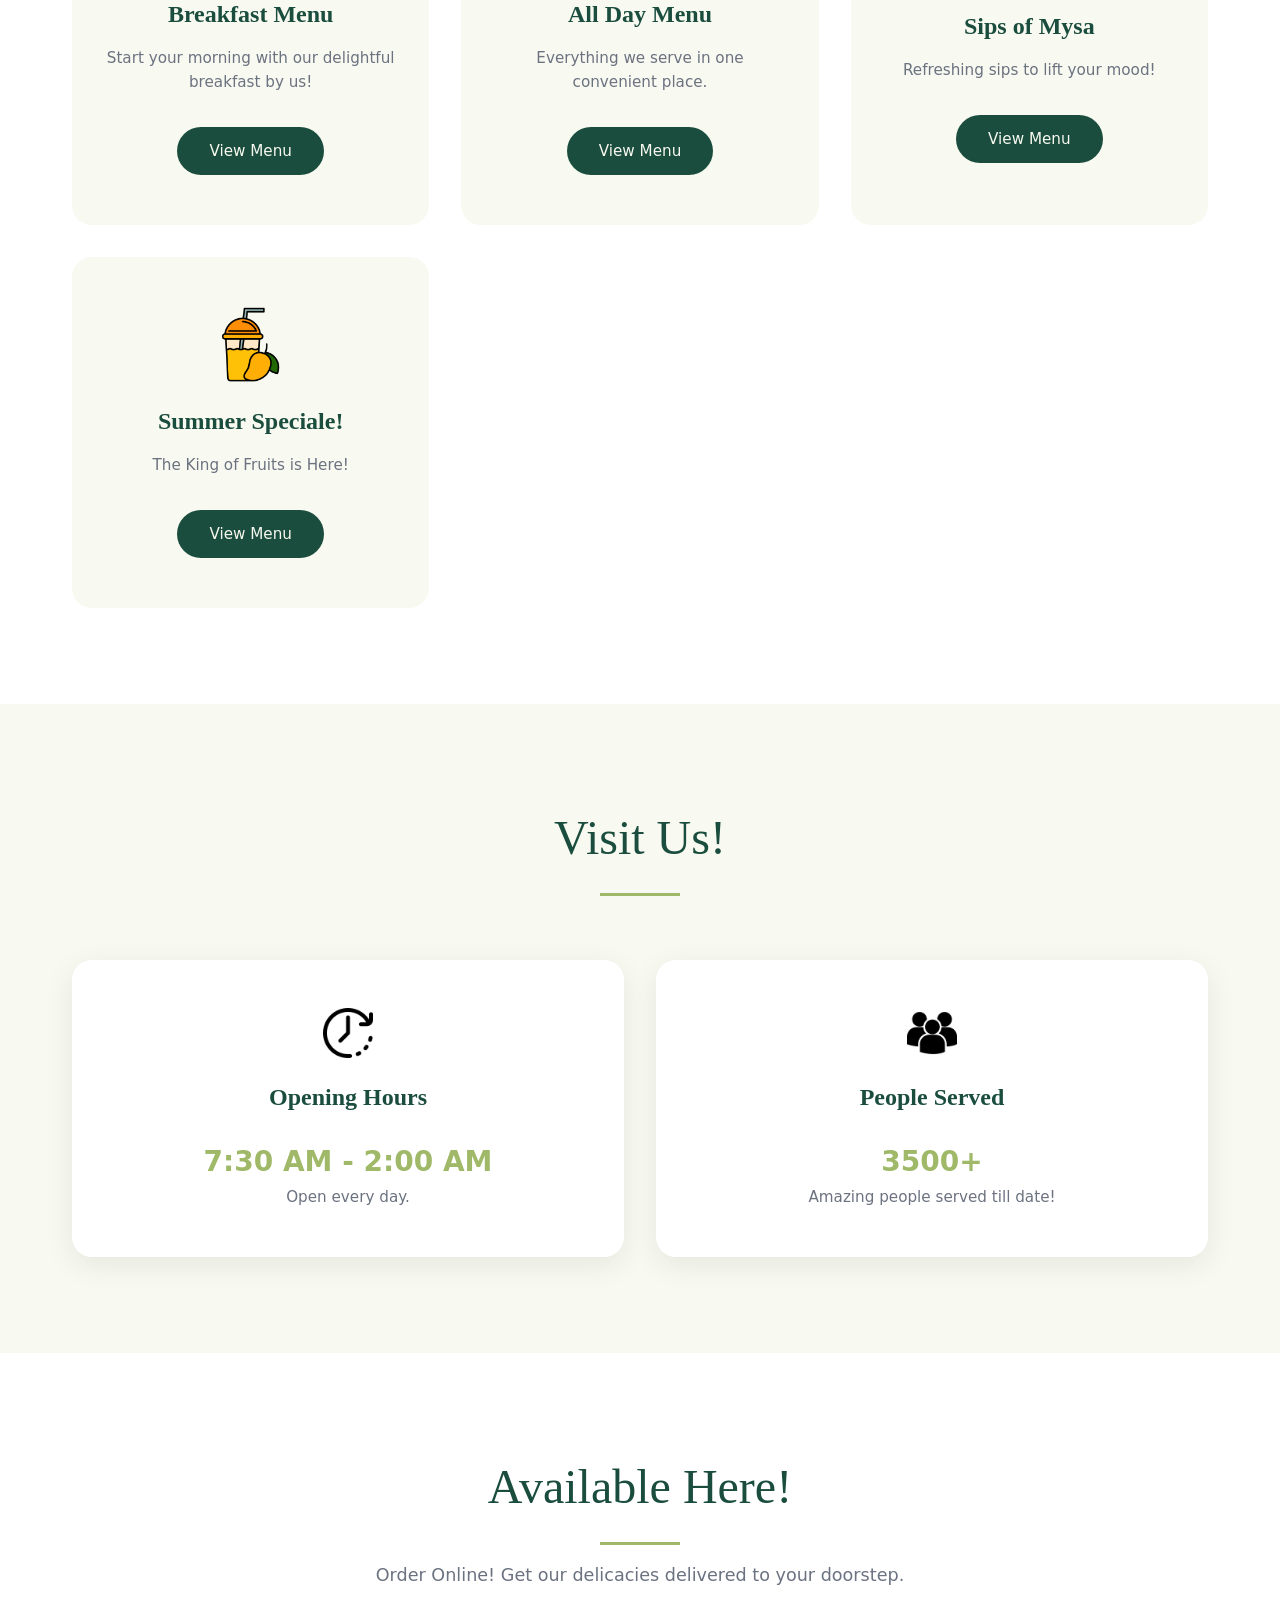
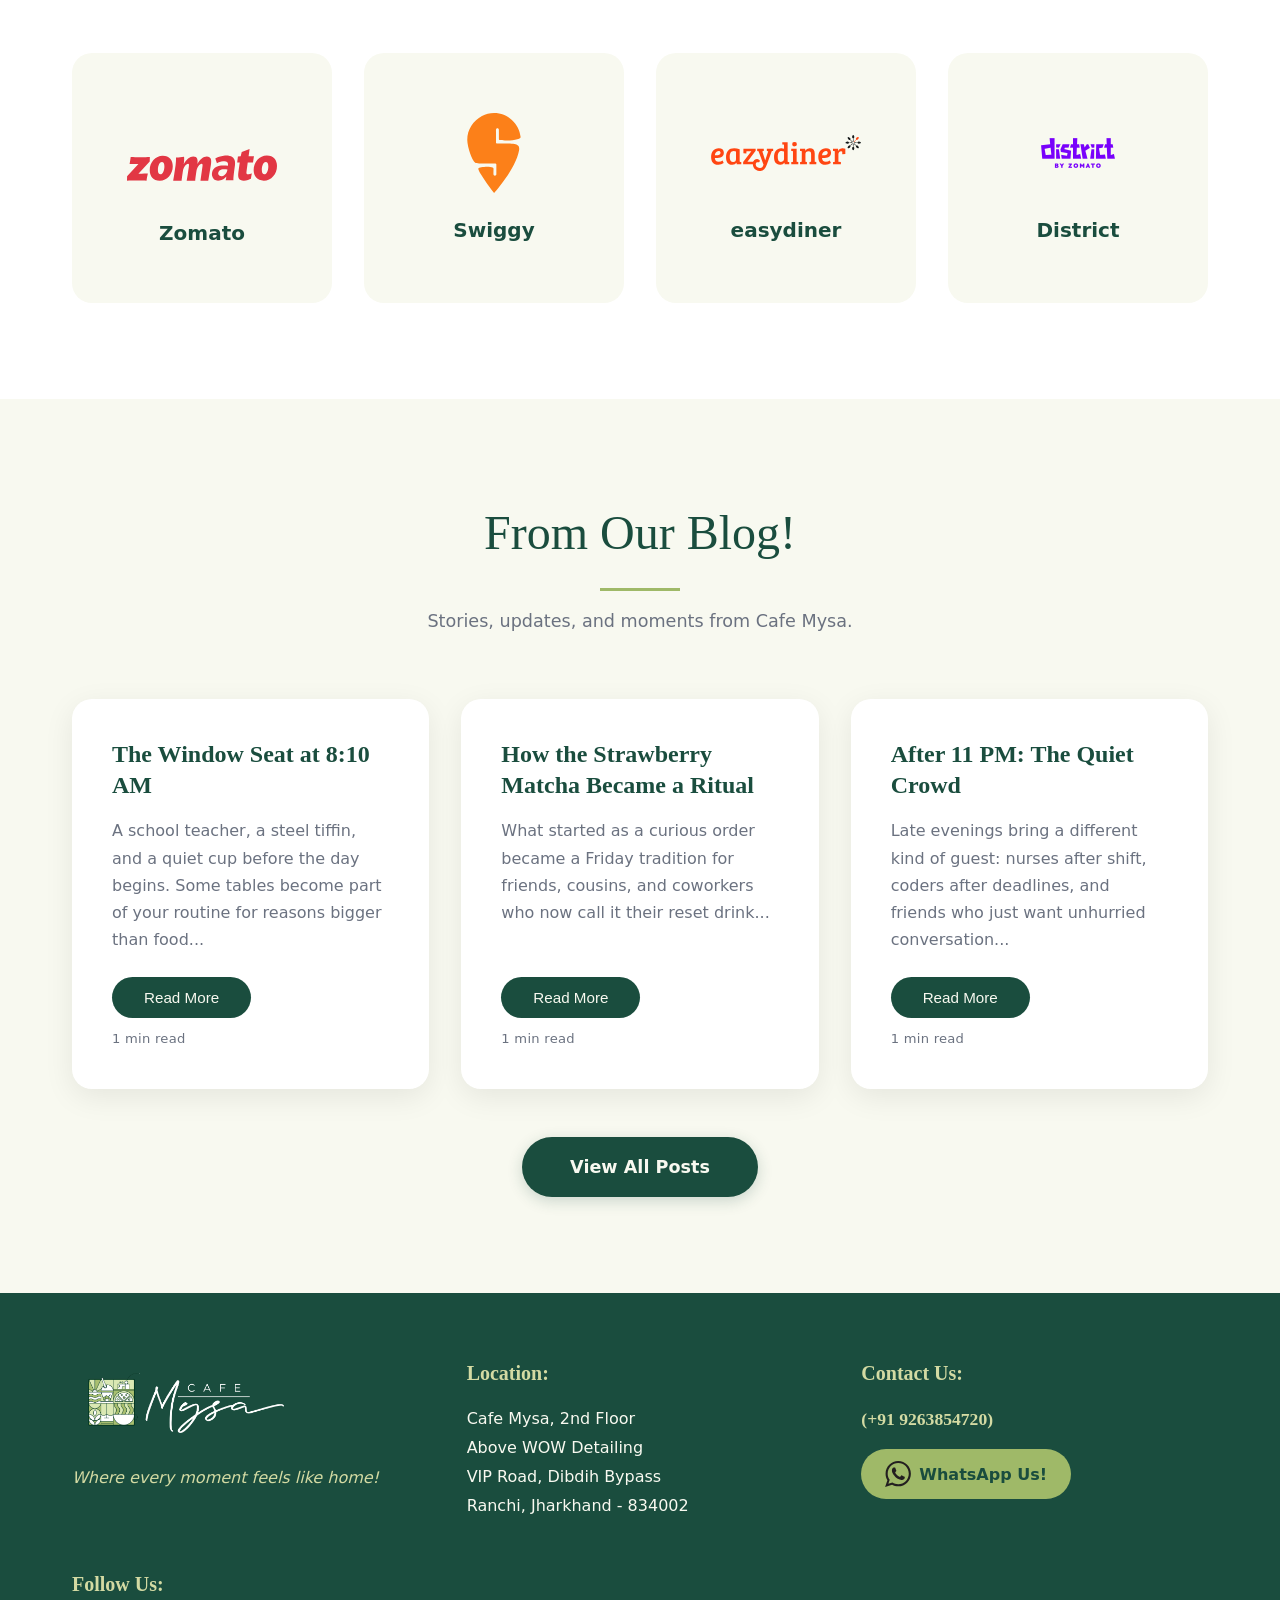
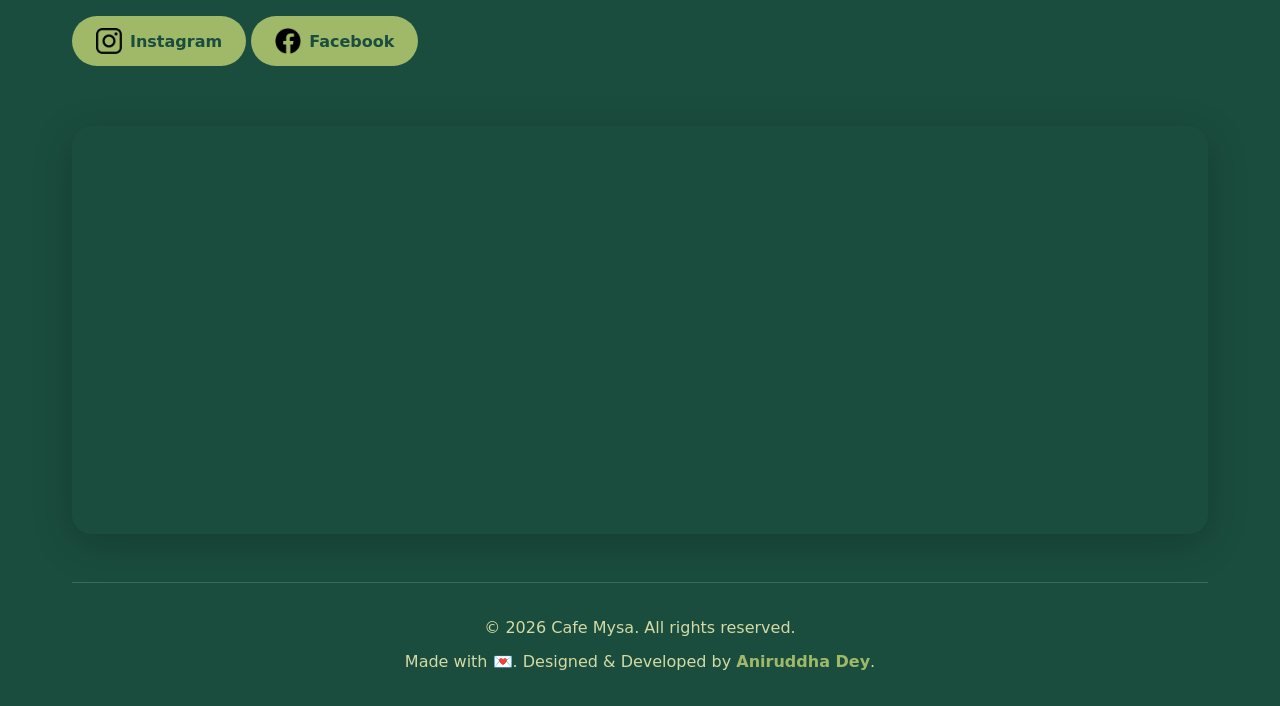
==== commit 104eb4ca: "Updated Animations, Bug Fixes, Blog Updates." ====
--- a/index.html
+++ b/index.html
@@ -427,22 +427,22 @@
         <div class="blog-grid">
             <!-- Blog Post 1 -->
             <div class="blog-card reveal" data-blog="blog1">
-                <h3>Coffee Culture in Ranchi is Growing — And Cafe Mysa is Leading It</h3> <!-- Update the Title Here! -->
-                <p class="blog-preview">Ranchi has quietly but confidently stepped into its café era...</p> <!-- Update the Sneak Peak Here! -->
+                <h3>The Window Seat at 8:10 AM</h3>
+                <p class="blog-preview">A school teacher, a steel tiffin, and a quiet cup before the day begins. Some tables become part of your routine for reasons bigger than food...</p>
                 <button class="blog-read-more">Read More</button>
             </div>
             
             <!-- Blog Post 2 -->
             <div class="blog-card reveal" data-blog="blog2">
-                <h3>Ranchi’s Most Aesthetic Cafe for Photos and Hangouts</h3> <!-- Update the Title Here! -->
-                <p class="blog-preview">There is a moment that happens in every great café — the moment you walk in and immediately reach for your phone, not because you planned to, but because the space in front of you simply demands to be captured....</p>  <!-- Update the Sneak Peak Here! -->
+                <h3>How the Strawberry Matcha Became a Ritual</h3>
+                <p class="blog-preview">What started as a curious order became a Friday tradition for friends, cousins, and coworkers who now call it their reset drink...</p>
                 <button class="blog-read-more">Read More</button>
             </div>
             
             <!-- Blog Post 3 -->
             <div class="blog-card reveal" data-blog="blog3">
-                <h3>Where Ranchi’s Instagram Crowd Loves to Hang Out</h3> <!-- Update the Title Here! -->
-                <p class="blog-preview">There is a certain kind of place that the internet has made people hunger for — a space that looks as good as it feels...</p> <!-- Update the Sneak Peak Here! -->
+                <h3>After 11 PM: The Quiet Crowd</h3>
+                <p class="blog-preview">Late evenings bring a different kind of guest: nurses after shift, coders after deadlines, and friends who just want unhurried conversation...</p>
                 <button class="blog-read-more">Read More</button>
             </div>
             </div>
